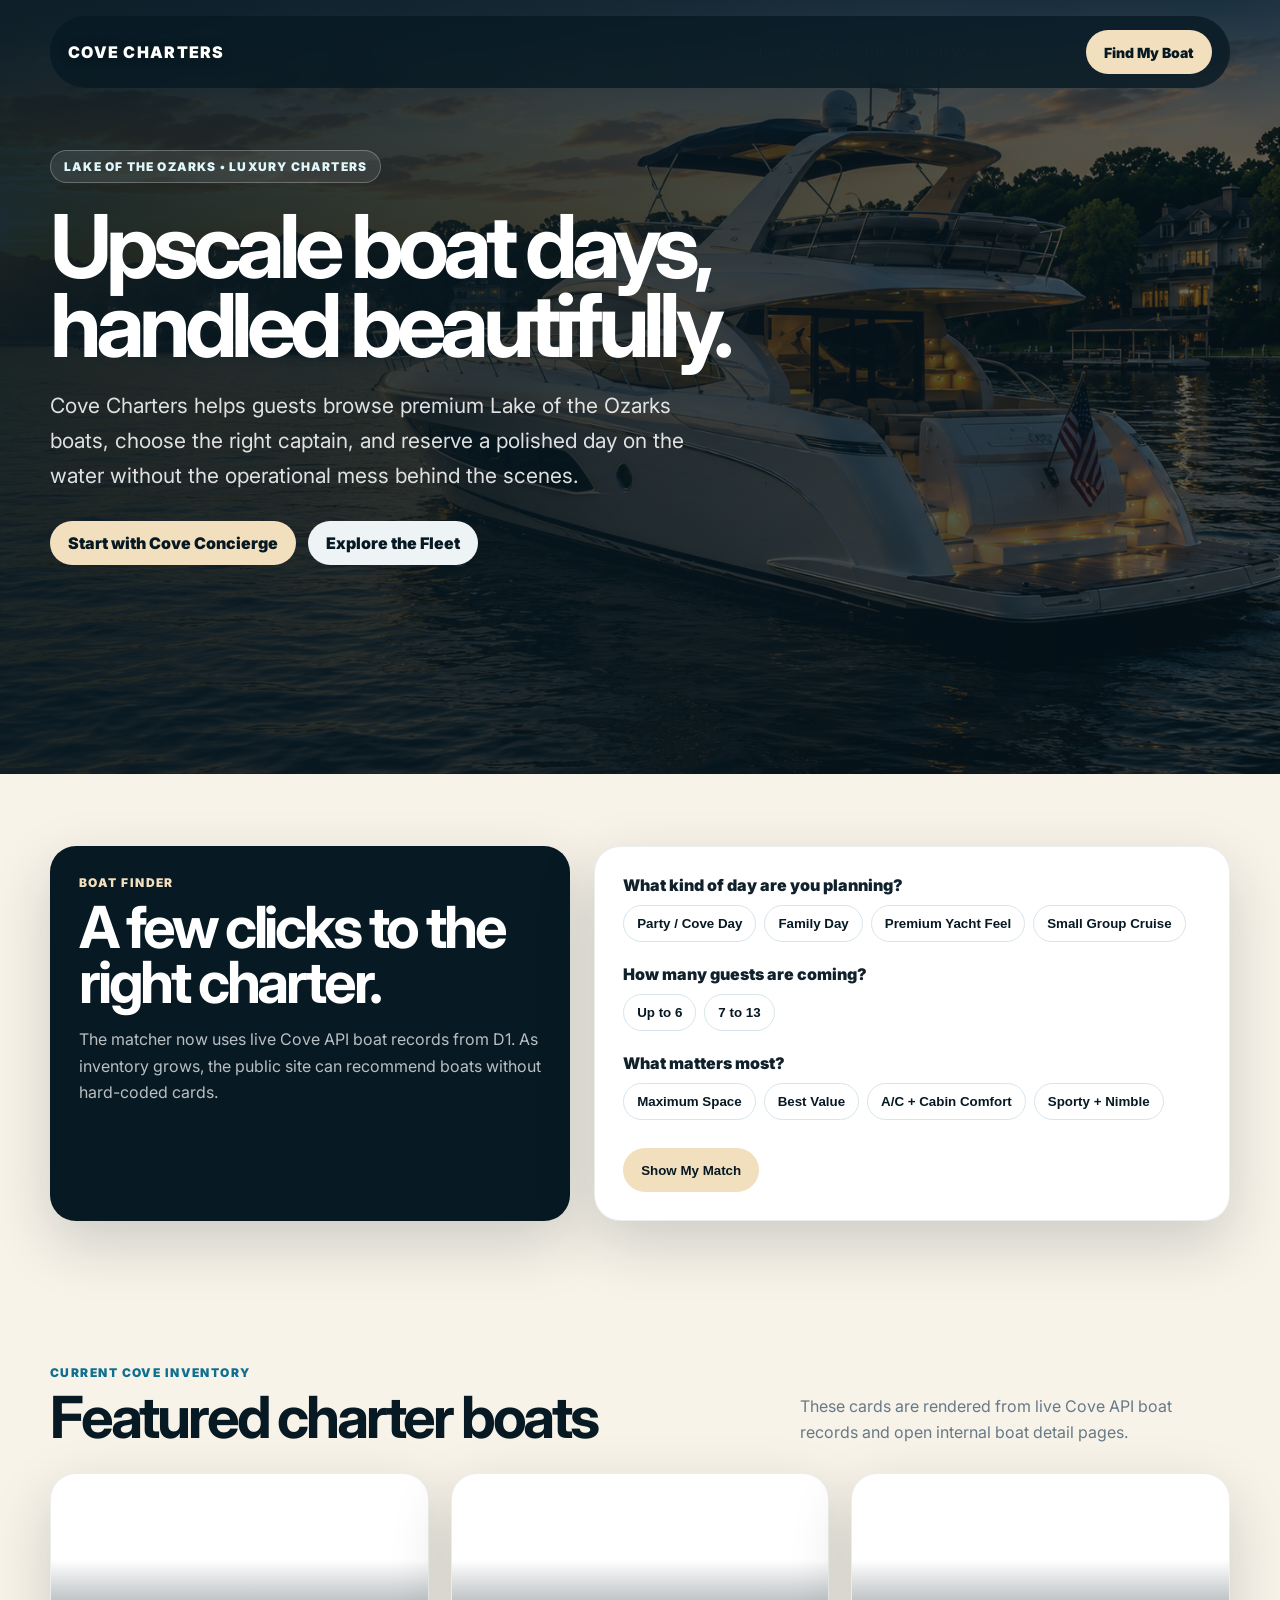
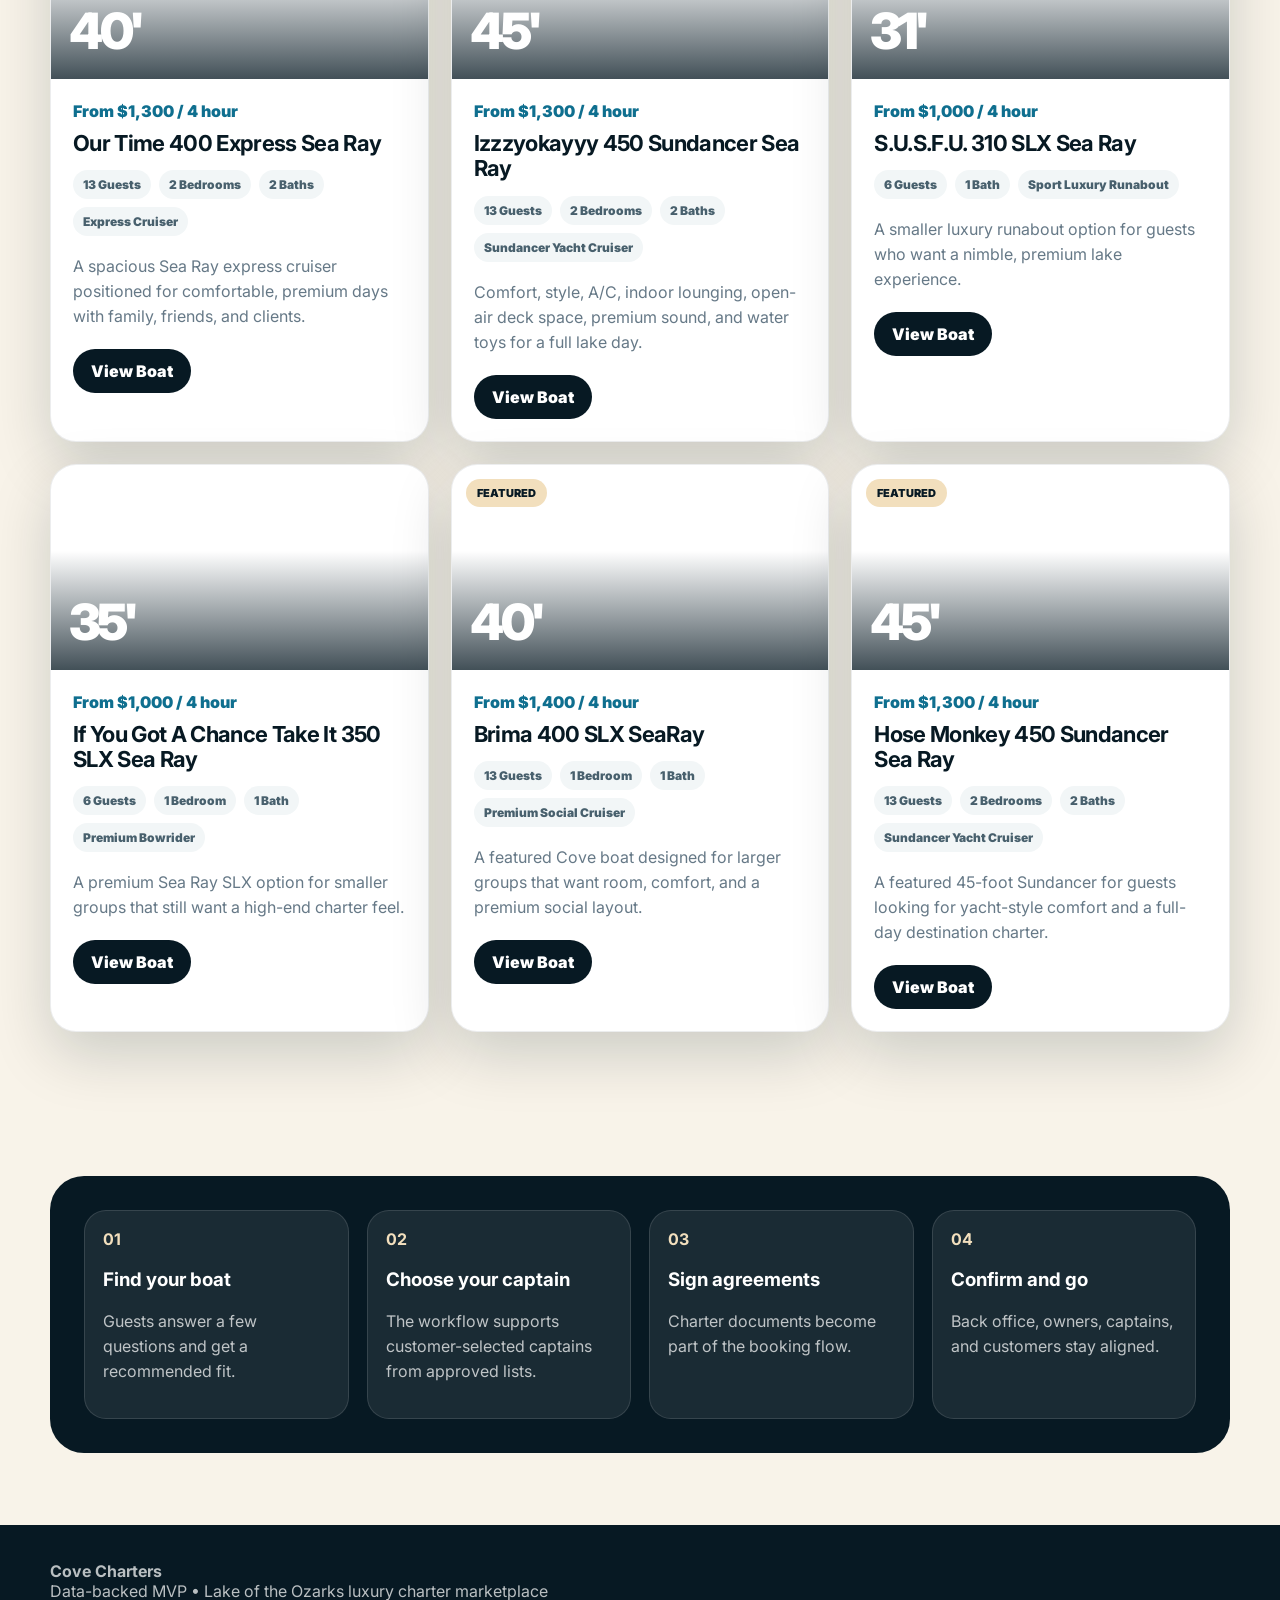
==== index.html @ 1c5d8ee3 "Remove match action from boat cards" ====
<!DOCTYPE html>
<html lang="en">
<head>
  <meta charset="UTF-8" />
  <meta name="viewport" content="width=device-width, initial-scale=1.0" />
  <title>Cove Charters | Luxury Boat Charters at Lake of the Ozarks</title>
  <meta name="description" content="Cove Charters helps guests browse premium Lake of the Ozarks boat charters, choose the right captain, and start a polished booking request." />
  <link rel="canonical" href="https://jeffrwinters.github.io/Cove-Charters/" />
  <meta property="og:type" content="website" />
  <meta property="og:title" content="Cove Charters | Luxury Boat Charters at Lake of the Ozarks" />
  <meta property="og:description" content="Browse premium Lake of the Ozarks boat charters, choose an approved captain, and request a polished day on the water." />
  <meta property="og:url" content="https://jeffrwinters.github.io/Cove-Charters/" />
  <link rel="preconnect" href="https://fonts.googleapis.com">
  <link rel="preconnect" href="https://fonts.gstatic.com" crossorigin>
  <link href="https://fonts.googleapis.com/css2?family=Inter:wght@400;600;700;800;900&display=swap" rel="stylesheet">
  <script type="application/ld+json">{"@context":"https://schema.org","@type":"LocalBusiness","name":"Cove Charters","description":"Premium Lake of the Ozarks boat charter marketplace with approved captains and back-office booking support.","url":"https://jeffrwinters.github.io/Cove-Charters/","areaServed":"Lake of the Ozarks","serviceType":"Boat charter"}</script>
  <style>
    :root{--navy:#071923;--water:#0f6f8f;--sand:#f2dfbd;--ink:#10212b;--muted:#667987;--bg:#f8f3e9;--radius:26px;--shadow:0 22px 60px rgba(7,25,35,.18)}*{box-sizing:border-box}body{margin:0;font-family:Inter,system-ui,sans-serif;color:var(--ink);background:var(--bg)}a{text-decoration:none;color:inherit}.wrap{width:min(1180px,calc(100% - 36px));margin:auto}.hero{min-height:86vh;color:white;background:linear-gradient(90deg,rgba(7,25,35,.92),rgba(7,25,35,.62)),url("assets/hero-yacht.png") center/cover no-repeat}.nav{position:fixed;z-index:10;top:16px;left:50%;transform:translateX(-50%);width:min(1180px,calc(100% - 36px));display:flex;justify-content:space-between;align-items:center;padding:14px 18px;border-radius:999px;background:rgba(7,25,35,.78);backdrop-filter:blur(14px)}.brand{font-weight:900;letter-spacing:.08em;text-transform:uppercase;color:white;text-shadow:0 1px 10px rgba(0,0,0,.35)}.links{display:flex;gap:18px;align-items:center;font-weight:800;font-size:14px}.btn{display:inline-flex;align-items:center;justify-content:center;min-height:44px;padding:0 18px;border-radius:999px;background:var(--sand);color:var(--navy);font-weight:900;border:0}.btn.dark{background:var(--navy);color:white}.btn.light{background:#eef4f5;color:var(--navy)}.hero .wrap{padding:150px 0 115px}.eyebrow{display:inline-flex;padding:8px 13px;border:1px solid rgba(255,255,255,.25);border-radius:999px;background:rgba(255,255,255,.09);font-size:12px;font-weight:900;letter-spacing:.1em;text-transform:uppercase;color:#dff7fb}h1{font-size:clamp(48px,8vw,88px);line-height:.9;letter-spacing:-.07em;max-width:760px;margin:24px 0}.hero p{font-size:clamp(17px,2vw,21px);line-height:1.65;color:rgba(255,255,255,.86);max-width:660px}.actions{display:flex;gap:12px;flex-wrap:wrap;margin-top:28px}.section{padding:72px 0}.section-head{display:flex;justify-content:space-between;gap:24px;align-items:end;margin-bottom:28px}.kicker{font-size:12px;font-weight:900;color:var(--water);letter-spacing:.12em;text-transform:uppercase;margin-bottom:10px}h2{font-size:clamp(34px,5vw,58px);line-height:.95;letter-spacing:-.055em;margin:0;color:var(--navy)}.section-head p{color:var(--muted);line-height:1.6;max-width:430px;margin:0}.finder{display:grid;grid-template-columns:.9fr 1.1fr;gap:24px}.panel,.boat-card{background:white;border:1px solid rgba(16,33,43,.08);border-radius:var(--radius);box-shadow:var(--shadow);overflow:hidden}.boat-card{cursor:pointer;transition:transform .16s ease,border-color .16s ease,box-shadow .16s ease}.boat-card:hover,.boat-card:focus-visible{transform:translateY(-2px);border-color:rgba(15,111,143,.35);box-shadow:0 24px 64px rgba(7,25,35,.22);outline:0}.panel{padding:28px}.panel.navy{background:var(--navy);color:white}.panel.navy h2{color:white}.panel.navy p{color:rgba(255,255,255,.72);line-height:1.65}.choices{display:grid;gap:22px}.choice-label{font-weight:900;margin-bottom:10px}.chips{display:flex;gap:8px;flex-wrap:wrap}.chip{border:1px solid #d7e5ea;background:white;color:var(--navy);padding:10px 13px;border-radius:999px;font-weight:800;cursor:pointer}.chip.active{background:var(--sand);border-color:var(--sand)}.match{display:none;margin-top:24px;padding:18px;border-radius:20px;background:#f3fbfc;border:1px solid rgba(15,111,143,.16)}.match.show{display:block}.match h3{font-size:25px;letter-spacing:-.04em;margin:6px 0;color:var(--navy)}.match p{color:var(--muted);line-height:1.55}.meta{display:flex;gap:8px;flex-wrap:wrap;margin:12px 0}.meta span,.specs li{padding:7px 10px;border-radius:999px;background:#f2f6f7;color:#48606d;font-size:12px;font-weight:900}.boat-grid{display:grid;grid-template-columns:repeat(3,minmax(0,1fr));gap:22px}.boat-art{min-height:205px;background:linear-gradient(135deg,#0c3950,#1496b6 55%,#f2dfbd);background-image:linear-gradient(180deg,rgba(7,25,35,.04),rgba(7,25,35,.56)),var(--cover);background-position:center;background-size:cover;position:relative;display:flex;align-items:end;padding:18px;color:white}.boat-art:after{content:"";position:absolute;inset:auto 0 0 0;height:58%;background:linear-gradient(180deg,transparent,rgba(7,25,35,.76))}.length{position:relative;z-index:1;font-size:50px;font-weight:900;letter-spacing:-.08em}.badge{position:absolute;z-index:2;top:14px;left:14px;background:var(--sand);color:var(--navy);padding:7px 11px;border-radius:999px;font-size:11px;font-weight:900;text-transform:uppercase}.boat-body{padding:22px;display:flex;flex-direction:column;min-height:290px}.price{color:var(--water);font-weight:900;margin-bottom:10px}.boat-card h3{font-size:22px;line-height:1.15;margin:0 0 14px;color:var(--navy);letter-spacing:-.03em}.specs{display:flex;flex-wrap:wrap;gap:8px;margin:0 0 18px;padding:0;list-style:none}.boat-body p{color:var(--muted);line-height:1.56;margin:0 0 20px;flex:1}.card-actions{display:flex;gap:10px;margin-top:auto}.loading{grid-column:1/-1;background:white;border-radius:22px;padding:26px;color:var(--muted);box-shadow:var(--shadow)}.process{display:grid;grid-template-columns:repeat(4,1fr);gap:18px;background:var(--navy);color:white;border-radius:34px;padding:34px}.step{padding:18px;border-radius:22px;background:rgba(255,255,255,.08);border:1px solid rgba(255,255,255,.12)}.step strong{color:var(--sand)}.step p{color:rgba(255,255,255,.72);line-height:1.55}footer{background:var(--navy);color:rgba(255,255,255,.72);padding:36px 0}@media(max-width:900px){.finder,.boat-grid{grid-template-columns:1fr 1fr}.process{grid-template-columns:1fr 1fr}.section-head{display:block}.section-head p{margin-top:12px}.links a:not(.btn){display:none}}@media(max-width:620px){.finder,.boat-grid,.process{grid-template-columns:1fr}.hero .wrap{padding-top:125px}.nav{top:10px}.actions .btn{width:100%}}
  </style>
</head>
<body>
  <nav class="nav"><a class="brand" href="#top">Cove Charters</a><div class="links"><a href="#boats">Boats</a><a href="#finder">Concierge</a><a href="#process">How It Works</a><a href="admin.html">Owners</a><a class="btn" href="#finder">Find My Boat</a></div></nav>
  <header class="hero" id="top"><div class="wrap"><span class="eyebrow">Lake of the Ozarks • Luxury Charters</span><h1>Upscale boat days, handled beautifully.</h1><p>Cove Charters helps guests browse premium Lake of the Ozarks boats, choose the right captain, and reserve a polished day on the water without the operational mess behind the scenes.</p><div class="actions"><a class="btn" href="#finder">Start with Cove Concierge</a><a class="btn light" href="#boats">Explore the Fleet</a></div></div></header>
  <main>
    <section class="section wrap" id="finder"><div class="finder"><div class="panel navy"><div class="kicker" style="color:var(--sand)">Boat Finder</div><h2>A few clicks to the right charter.</h2><p>The matcher now uses live Cove API boat records from D1. As inventory grows, the public site can recommend boats without hard-coded cards.</p></div><div class="panel"><div class="choices"><div><div class="choice-label">What kind of day are you planning?</div><div class="chips" data-question="occasion"><button class="chip" data-value="party">Party / Cove Day</button><button class="chip" data-value="family">Family Day</button><button class="chip" data-value="premium">Premium Yacht Feel</button><button class="chip" data-value="small">Small Group Cruise</button></div></div><div><div class="choice-label">How many guests are coming?</div><div class="chips" data-question="guests"><button class="chip" data-value="6">Up to 6</button><button class="chip" data-value="13">7 to 13</button></div></div><div><div class="choice-label">What matters most?</div><div class="chips" data-question="priority"><button class="chip" data-value="space">Maximum Space</button><button class="chip" data-value="value">Best Value</button><button class="chip" data-value="comfort">A/C + Cabin Comfort</button><button class="chip" data-value="sport">Sporty + Nimble</button></div></div></div><div class="match" id="matchCard"><div class="kicker">Recommended Match</div><h3 id="matchTitle">Finding your match</h3><p id="matchReason"></p><div class="meta" id="matchMeta"></div><a class="btn dark" id="matchLink" href="#boats">View This Boat</a></div><div class="actions"><button class="btn" id="matchButton" type="button">Show My Match</button></div></div></div></section>
    <section class="section wrap" id="boats"><div class="section-head"><div><div class="kicker">Current Cove Inventory</div><h2>Featured charter boats</h2></div><p>These cards are rendered from live Cove API boat records and open internal boat detail pages.</p></div><div class="boat-grid" id="boatGrid"><div class="loading">Loading active Cove fleet…</div></div></section>
    <section class="section wrap" id="process"><div class="process"><div class="step"><strong>01</strong><h3>Find your boat</h3><p>Guests answer a few questions and get a recommended fit.</p></div><div class="step"><strong>02</strong><h3>Choose your captain</h3><p>The workflow supports customer-selected captains from approved lists.</p></div><div class="step"><strong>03</strong><h3>Sign agreements</h3><p>Charter documents become part of the booking flow.</p></div><div class="step"><strong>04</strong><h3>Confirm and go</h3><p>Back office, owners, captains, and customers stay aligned.</p></div></div></section>
  </main>
  <footer><div class="wrap"><strong>Cove Charters</strong><br>Data-backed MVP • Lake of the Ozarks luxury charter marketplace</div></footer>
  <script>
    const COVE_API='https://cove-api.jeff-r-winters.workers.dev';
    const state={answers:{},boats:[]};
    const money=v=>new Intl.NumberFormat('en-US',{style:'currency',currency:'USD',maximumFractionDigits:0}).format(Number(v||0));
    const specs=b=>[`${b.capacity||'--'} Guests`,b.bedrooms?`${b.bedrooms} Bedroom${b.bedrooms===1?'':'s'}`:null,b.bathrooms?`${b.bathrooms} Bath${b.bathrooms===1?'':'s'}`:null,b.type].filter(Boolean);
    const boatUrl=b=>b.detailUrl||`boat.html?boat=${encodeURIComponent(b.slug||b.id)}`;
    const startingPrice=b=>b.startingPrice||b.baseFee||0;
    const priceUnit=b=>b.priceUnit||'charter';
    const coverPhoto=b=>b.coverPhoto||b.media?.photos?.find(m=>m.isCover)||b.media?.photos?.[0]||null;
    function esc(value){return String(value??'').replace(/[&<>"']/g,c=>({'&':'&amp;','<':'&lt;','>':'&gt;','"':'&quot;',"'":'&#39;'}[c]))}
    function normalizeBoat(b){return {...b,vibe:b.vibe||[],priorityTags:b.priorityTags||[],media:b.media||{photos:[],videos:[]},startingPrice:startingPrice(b),priceUnit:priceUnit(b),detailUrl:b.detailUrl||`boat.html?boat=${encodeURIComponent(b.slug||b.id)}`};}
    function card(b){const cover=coverPhoto(b);const style=cover?` style="--cover:url('${esc(cover.url)}')"`:'';return `<article class="boat-card" id="${esc(b.slug||b.id)}" tabindex="0" role="link" aria-label="View ${esc(b.name)}" data-boat-url="${esc(boatUrl(b))}"><div class="boat-art"${style}>${b.featured?'<span class="badge">Featured</span>':''}<span class="length">${b.lengthFt||'--'}'</span></div><div class="boat-body"><div class="price">${startingPrice(b)?`From ${money(startingPrice(b))} / ${priceUnit(b)}`:'Contact for pricing'}</div><h3>${esc(b.name)}</h3><ul class="specs">${specs(b).map(x=>`<li>${esc(x)}</li>`).join('')}</ul><p>${esc(b.shortDescription||'Premium Lake of the Ozarks charter boat.')}</p><div class="card-actions"><a class="btn dark" href="${esc(boatUrl(b))}">View Boat</a></div></div></article>`}
    function renderFleet(){const grid=document.getElementById('boatGrid');const active=state.boats.filter(b=>b.status==='active' || b.bookingEnabled);grid.innerHTML=active.map(card).join('')||'<div class="loading">No active boats found.</div>';grid.querySelectorAll('[data-boat-url]').forEach(card=>{card.onclick=e=>{if(e.target.closest('a,button'))return;location.href=card.dataset.boatUrl};card.onkeydown=e=>{if(e.key==='Enter'||e.key===' '){e.preventDefault();location.href=card.dataset.boatUrl}}})}
    function score(b){const a=state.answers;let s=0;if(a.guests==='6')s+=Number(b.capacity||0)<=6?5:-4;if(a.guests==='13')s+=Number(b.capacity||0)>=7?5:-6;if(a.occasion&&b.vibe.includes(a.occasion))s+=3;if(a.priority&&b.priorityTags.includes(a.priority))s+=4;if(a.priority==='value')s-=startingPrice(b)/1000;if(b.featured)s+=1;return s}
    function renderMatch(){const chosen=[...state.boats].filter(b=>b.status==='active' || b.bookingEnabled).sort((a,b)=>score(b)-score(a))[0];if(!chosen)return;document.getElementById('matchTitle').textContent=chosen.name;document.getElementById('matchReason').textContent=chosen.shortDescription||'This boat is a strong fit for your day on the water.';document.getElementById('matchMeta').innerHTML=[`${chosen.capacity||'--'} Guests`,`${chosen.lengthFt||'--'}'`,startingPrice(chosen)?`From ${money(startingPrice(chosen))}`:'Contact for pricing'].map(x=>`<span>${x}</span>`).join('');document.getElementById('matchLink').href=boatUrl(chosen);document.getElementById('matchCard').classList.add('show');document.getElementById('matchButton').textContent='Update My Match'}
    document.querySelectorAll('.chips').forEach(group=>group.addEventListener('click',e=>{const chip=e.target.closest('.chip');if(!chip)return;group.querySelectorAll('.chip').forEach(c=>c.classList.remove('active'));chip.classList.add('active');state.answers[group.dataset.question]=chip.dataset.value;if(state.answers.occasion&&state.answers.guests&&state.answers.priority)renderMatch()}));
    document.getElementById('matchButton').addEventListener('click',renderMatch);
    async function loadBoats(){try{const r=await fetch(`${COVE_API}/api/v1/boats`,{cache:'no-store'});const data=await r.json();if(!r.ok)throw new Error(data.error||'API failed');state.boats=data.map(normalizeBoat);renderFleet();}catch(err){console.warn('Cove API unavailable, falling back to boats.json',err);try{const r=await fetch('data/boats.json',{cache:'no-store'});const data=await r.json();state.boats=data.map(normalizeBoat);renderFleet();}catch(e){console.error(e);document.getElementById('boatGrid').innerHTML='<div class="loading">Boat data could not be loaded.</div>';}}}
    loadBoats();
  </script>
</body>
</html>
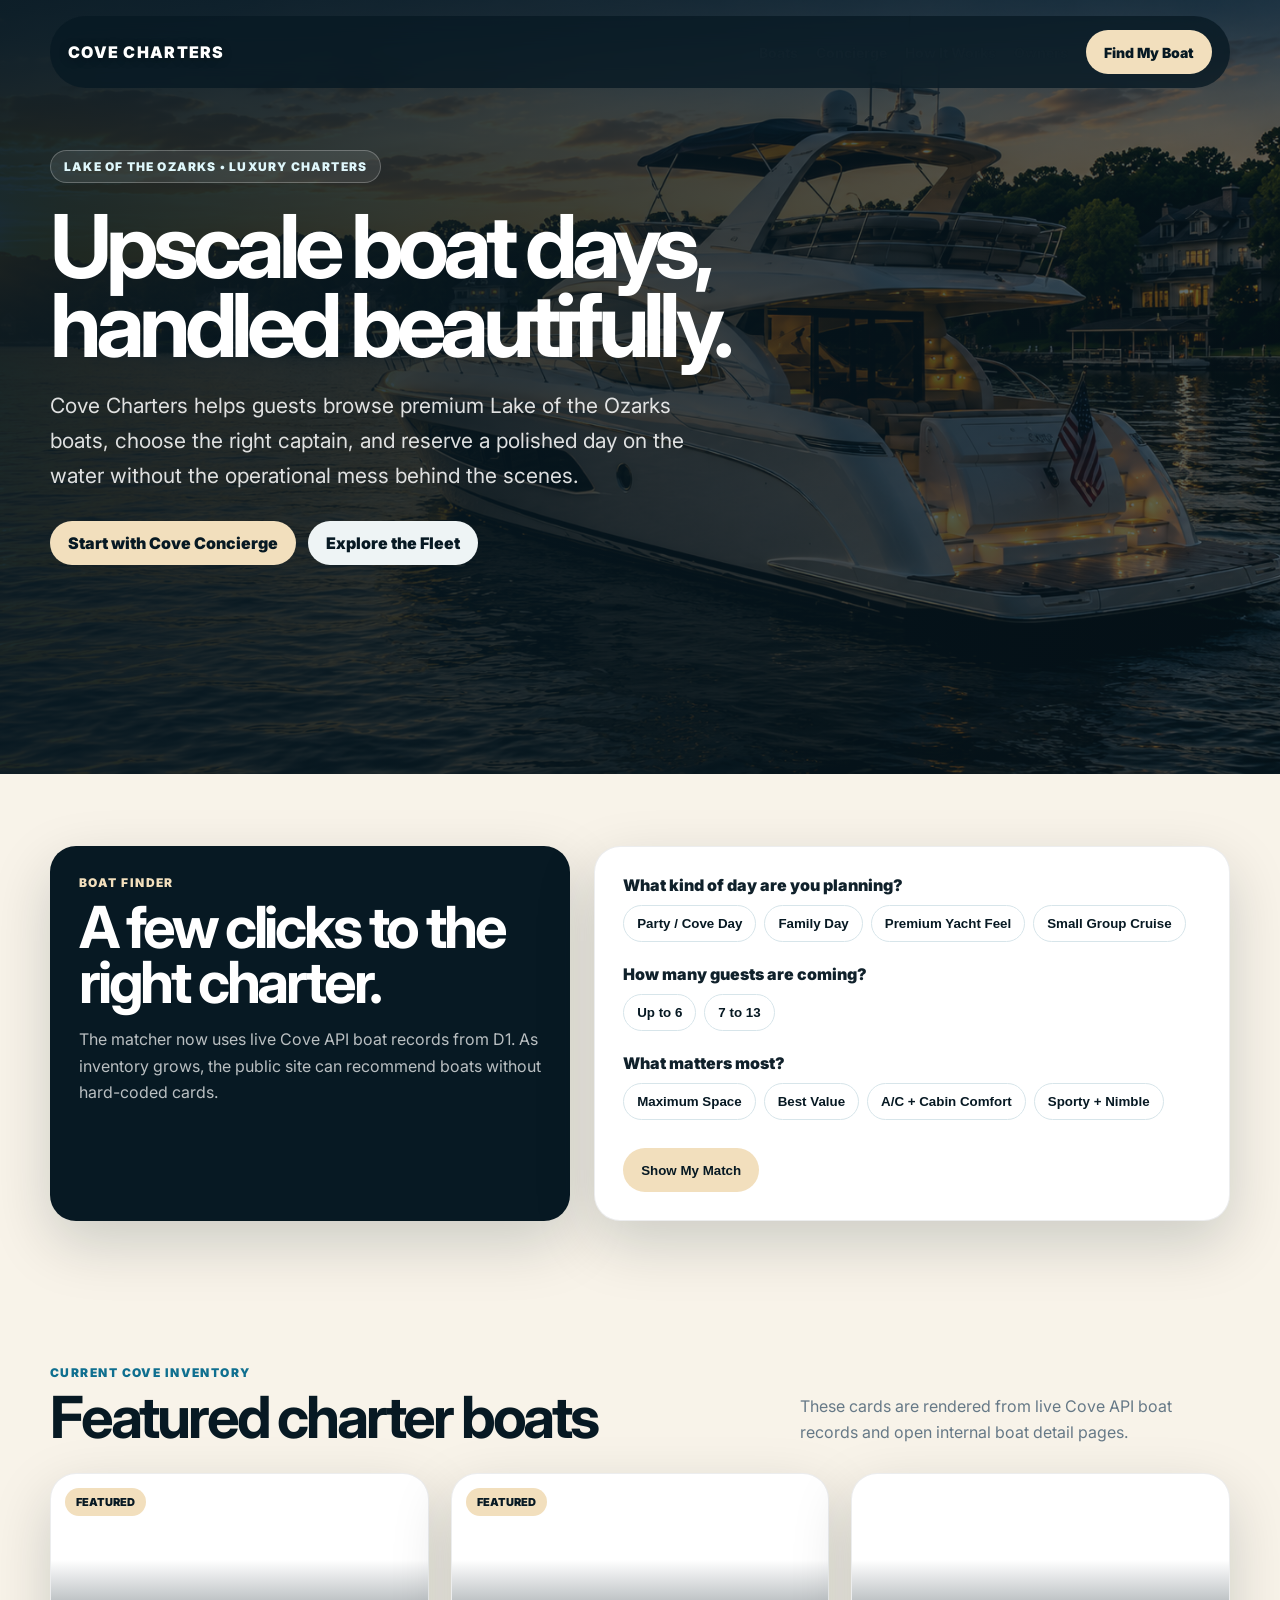
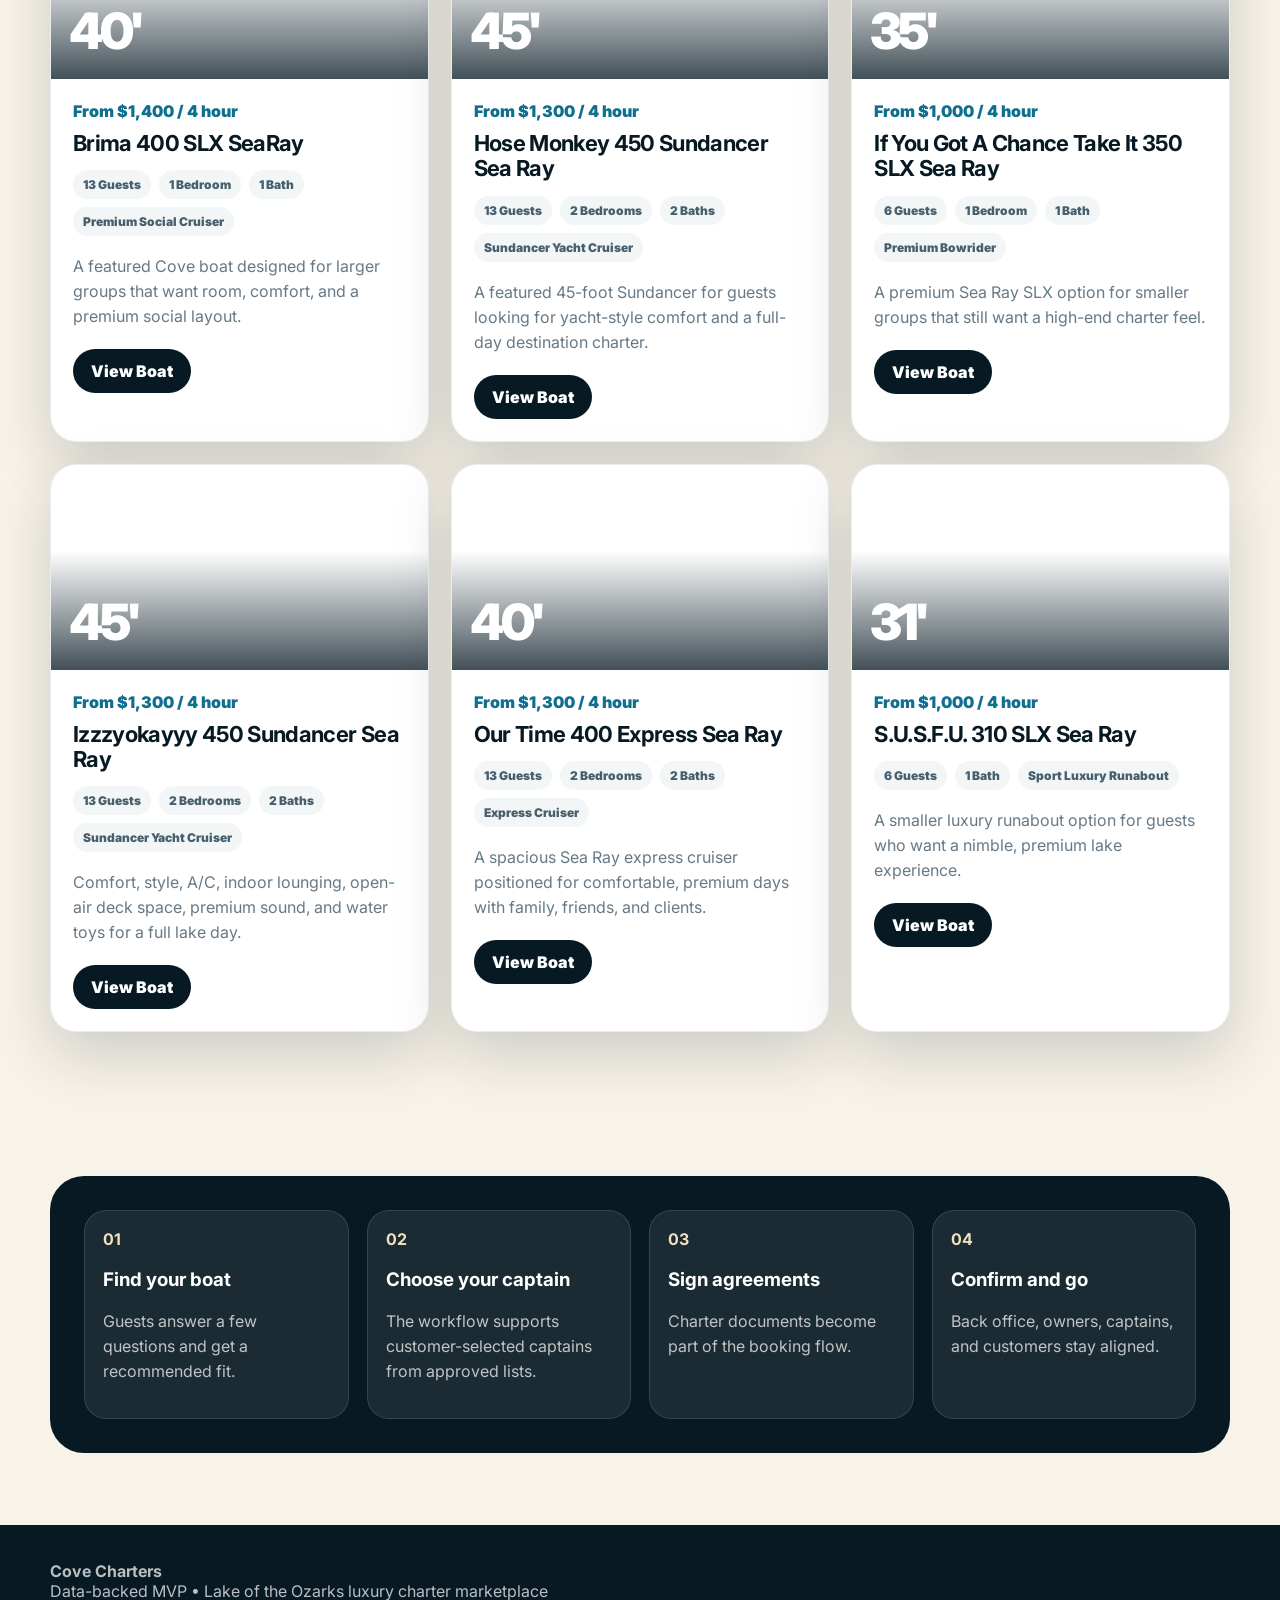
==== commit 9da4d736: "Add admin boat display ordering" ====
--- a/index.html
+++ b/index.html
@@ -37,9 +37,9 @@
     const priceUnit=b=>b.priceUnit||'charter';
     const coverPhoto=b=>b.coverPhoto||b.media?.photos?.find(m=>m.isCover)||b.media?.photos?.[0]||null;
     function esc(value){return String(value??'').replace(/[&<>"']/g,c=>({'&':'&amp;','<':'&lt;','>':'&gt;','"':'&quot;',"'":'&#39;'}[c]))}
-    function normalizeBoat(b){return {...b,vibe:b.vibe||[],priorityTags:b.priorityTags||[],media:b.media||{photos:[],videos:[]},startingPrice:startingPrice(b),priceUnit:priceUnit(b),detailUrl:b.detailUrl||`boat.html?boat=${encodeURIComponent(b.slug||b.id)}`};}
+    function normalizeBoat(b){return {...b,sortOrder:Number(b.sortOrder||0),vibe:b.vibe||[],priorityTags:b.priorityTags||[],media:b.media||{photos:[],videos:[]},startingPrice:startingPrice(b),priceUnit:priceUnit(b),detailUrl:b.detailUrl||`boat.html?boat=${encodeURIComponent(b.slug||b.id)}`};}
     function card(b){const cover=coverPhoto(b);const style=cover?` style="--cover:url('${esc(cover.url)}')"`:'';return `<article class="boat-card" id="${esc(b.slug||b.id)}" tabindex="0" role="link" aria-label="View ${esc(b.name)}" data-boat-url="${esc(boatUrl(b))}"><div class="boat-art"${style}>${b.featured?'<span class="badge">Featured</span>':''}<span class="length">${b.lengthFt||'--'}'</span></div><div class="boat-body"><div class="price">${startingPrice(b)?`From ${money(startingPrice(b))} / ${priceUnit(b)}`:'Contact for pricing'}</div><h3>${esc(b.name)}</h3><ul class="specs">${specs(b).map(x=>`<li>${esc(x)}</li>`).join('')}</ul><p>${esc(b.shortDescription||'Premium Lake of the Ozarks charter boat.')}</p><div class="card-actions"><a class="btn dark" href="${esc(boatUrl(b))}">View Boat</a></div></div></article>`}
-    function renderFleet(){const grid=document.getElementById('boatGrid');const active=state.boats.filter(b=>b.status==='active' || b.bookingEnabled);grid.innerHTML=active.map(card).join('')||'<div class="loading">No active boats found.</div>';grid.querySelectorAll('[data-boat-url]').forEach(card=>{card.onclick=e=>{if(e.target.closest('a,button'))return;location.href=card.dataset.boatUrl};card.onkeydown=e=>{if(e.key==='Enter'||e.key===' '){e.preventDefault();location.href=card.dataset.boatUrl}}})}
+    function renderFleet(){const grid=document.getElementById('boatGrid');const active=state.boats.filter(b=>b.status==='active' || b.bookingEnabled).sort((a,b)=>Number(a.sortOrder||0)-Number(b.sortOrder||0)||String(a.name||'').localeCompare(String(b.name||'')));grid.innerHTML=active.map(card).join('')||'<div class="loading">No active boats found.</div>';grid.querySelectorAll('[data-boat-url]').forEach(card=>{card.onclick=e=>{if(e.target.closest('a,button'))return;location.href=card.dataset.boatUrl};card.onkeydown=e=>{if(e.key==='Enter'||e.key===' '){e.preventDefault();location.href=card.dataset.boatUrl}}})}
     function score(b){const a=state.answers;let s=0;if(a.guests==='6')s+=Number(b.capacity||0)<=6?5:-4;if(a.guests==='13')s+=Number(b.capacity||0)>=7?5:-6;if(a.occasion&&b.vibe.includes(a.occasion))s+=3;if(a.priority&&b.priorityTags.includes(a.priority))s+=4;if(a.priority==='value')s-=startingPrice(b)/1000;if(b.featured)s+=1;return s}
     function renderMatch(){const chosen=[...state.boats].filter(b=>b.status==='active' || b.bookingEnabled).sort((a,b)=>score(b)-score(a))[0];if(!chosen)return;document.getElementById('matchTitle').textContent=chosen.name;document.getElementById('matchReason').textContent=chosen.shortDescription||'This boat is a strong fit for your day on the water.';document.getElementById('matchMeta').innerHTML=[`${chosen.capacity||'--'} Guests`,`${chosen.lengthFt||'--'}'`,startingPrice(chosen)?`From ${money(startingPrice(chosen))}`:'Contact for pricing'].map(x=>`<span>${x}</span>`).join('');document.getElementById('matchLink').href=boatUrl(chosen);document.getElementById('matchCard').classList.add('show');document.getElementById('matchButton').textContent='Update My Match'}
     document.querySelectorAll('.chips').forEach(group=>group.addEventListener('click',e=>{const chip=e.target.closest('.chip');if(!chip)return;group.querySelectorAll('.chip').forEach(c=>c.classList.remove('active'));chip.classList.add('active');state.answers[group.dataset.question]=chip.dataset.value;if(state.answers.occasion&&state.answers.guests&&state.answers.priority)renderMatch()}));
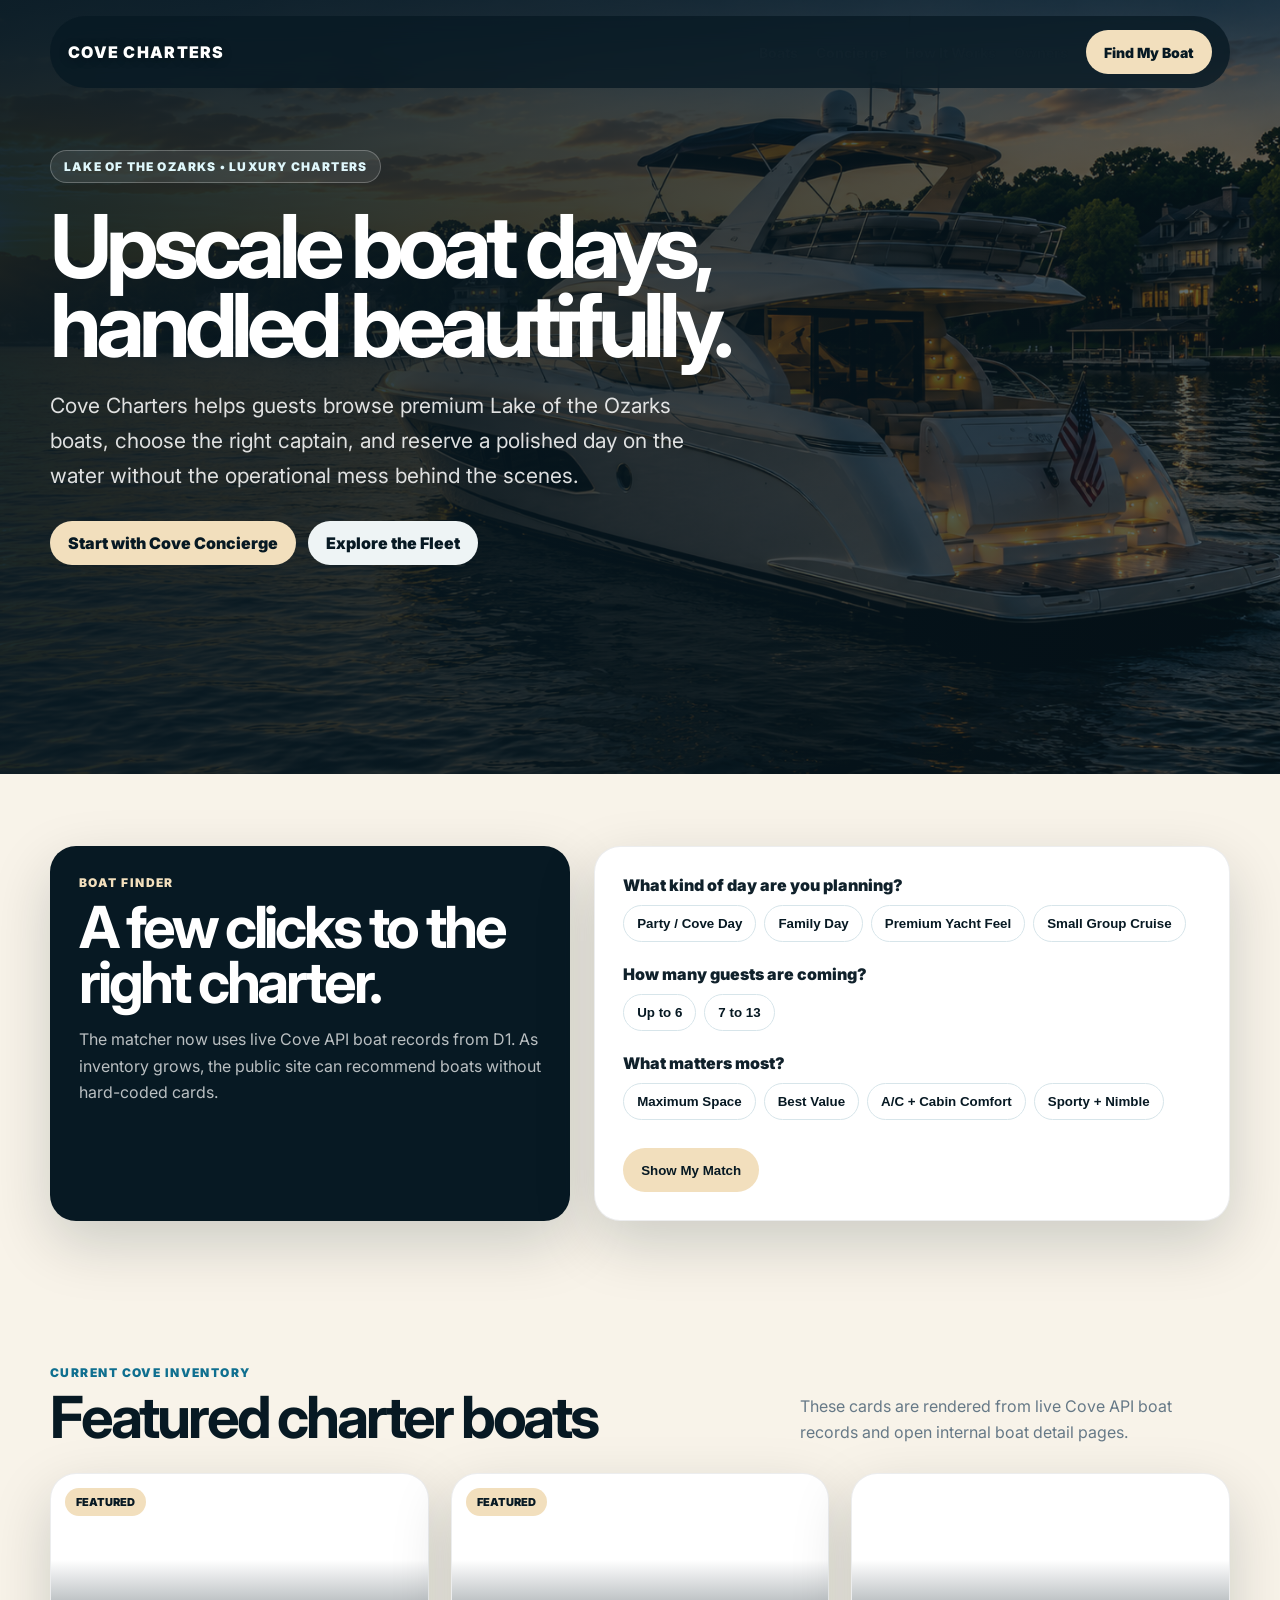
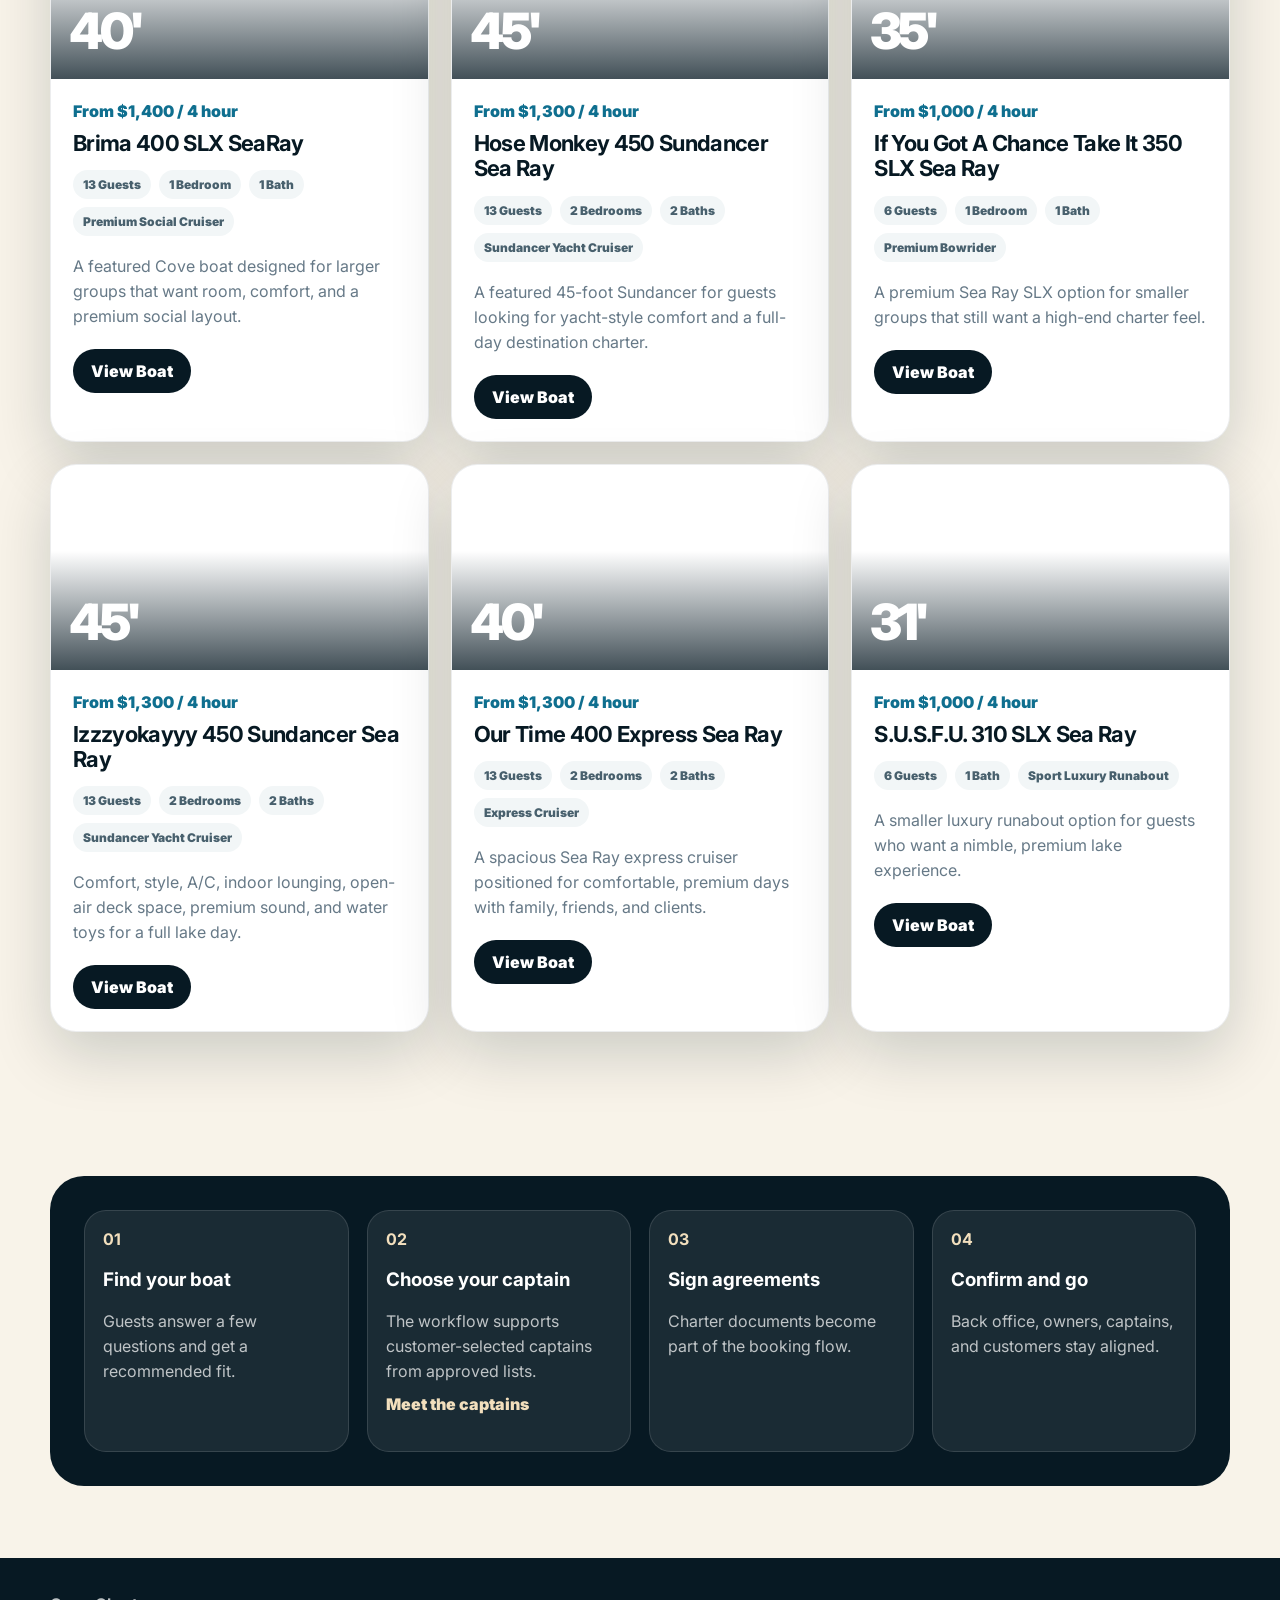
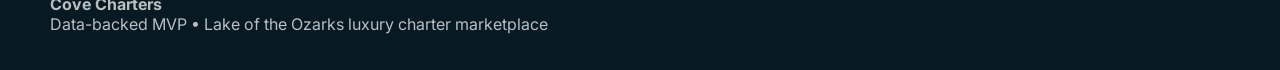
==== commit 3112792d: "Add homepage link to captains page" ====
--- a/index.html
+++ b/index.html
@@ -15,7 +15,7 @@
   <link href="https://fonts.googleapis.com/css2?family=Inter:wght@400;600;700;800;900&display=swap" rel="stylesheet">
   <script type="application/ld+json">{"@context":"https://schema.org","@type":"LocalBusiness","name":"Cove Charters","description":"Premium Lake of the Ozarks boat charter marketplace with approved captains and back-office booking support.","url":"https://jeffrwinters.github.io/Cove-Charters/","areaServed":"Lake of the Ozarks","serviceType":"Boat charter"}</script>
   <style>
-    :root{--navy:#071923;--water:#0f6f8f;--sand:#f2dfbd;--ink:#10212b;--muted:#667987;--bg:#f8f3e9;--radius:26px;--shadow:0 22px 60px rgba(7,25,35,.18)}*{box-sizing:border-box}body{margin:0;font-family:Inter,system-ui,sans-serif;color:var(--ink);background:var(--bg)}a{text-decoration:none;color:inherit}.wrap{width:min(1180px,calc(100% - 36px));margin:auto}.hero{min-height:86vh;color:white;background:linear-gradient(90deg,rgba(7,25,35,.92),rgba(7,25,35,.62)),url("assets/hero-yacht.png") center/cover no-repeat}.nav{position:fixed;z-index:10;top:16px;left:50%;transform:translateX(-50%);width:min(1180px,calc(100% - 36px));display:flex;justify-content:space-between;align-items:center;padding:14px 18px;border-radius:999px;background:rgba(7,25,35,.78);backdrop-filter:blur(14px)}.brand{font-weight:900;letter-spacing:.08em;text-transform:uppercase;color:white;text-shadow:0 1px 10px rgba(0,0,0,.35)}.links{display:flex;gap:18px;align-items:center;font-weight:800;font-size:14px}.btn{display:inline-flex;align-items:center;justify-content:center;min-height:44px;padding:0 18px;border-radius:999px;background:var(--sand);color:var(--navy);font-weight:900;border:0}.btn.dark{background:var(--navy);color:white}.btn.light{background:#eef4f5;color:var(--navy)}.hero .wrap{padding:150px 0 115px}.eyebrow{display:inline-flex;padding:8px 13px;border:1px solid rgba(255,255,255,.25);border-radius:999px;background:rgba(255,255,255,.09);font-size:12px;font-weight:900;letter-spacing:.1em;text-transform:uppercase;color:#dff7fb}h1{font-size:clamp(48px,8vw,88px);line-height:.9;letter-spacing:-.07em;max-width:760px;margin:24px 0}.hero p{font-size:clamp(17px,2vw,21px);line-height:1.65;color:rgba(255,255,255,.86);max-width:660px}.actions{display:flex;gap:12px;flex-wrap:wrap;margin-top:28px}.section{padding:72px 0}.section-head{display:flex;justify-content:space-between;gap:24px;align-items:end;margin-bottom:28px}.kicker{font-size:12px;font-weight:900;color:var(--water);letter-spacing:.12em;text-transform:uppercase;margin-bottom:10px}h2{font-size:clamp(34px,5vw,58px);line-height:.95;letter-spacing:-.055em;margin:0;color:var(--navy)}.section-head p{color:var(--muted);line-height:1.6;max-width:430px;margin:0}.finder{display:grid;grid-template-columns:.9fr 1.1fr;gap:24px}.panel,.boat-card{background:white;border:1px solid rgba(16,33,43,.08);border-radius:var(--radius);box-shadow:var(--shadow);overflow:hidden}.boat-card{cursor:pointer;transition:transform .16s ease,border-color .16s ease,box-shadow .16s ease}.boat-card:hover,.boat-card:focus-visible{transform:translateY(-2px);border-color:rgba(15,111,143,.35);box-shadow:0 24px 64px rgba(7,25,35,.22);outline:0}.panel{padding:28px}.panel.navy{background:var(--navy);color:white}.panel.navy h2{color:white}.panel.navy p{color:rgba(255,255,255,.72);line-height:1.65}.choices{display:grid;gap:22px}.choice-label{font-weight:900;margin-bottom:10px}.chips{display:flex;gap:8px;flex-wrap:wrap}.chip{border:1px solid #d7e5ea;background:white;color:var(--navy);padding:10px 13px;border-radius:999px;font-weight:800;cursor:pointer}.chip.active{background:var(--sand);border-color:var(--sand)}.match{display:none;margin-top:24px;padding:18px;border-radius:20px;background:#f3fbfc;border:1px solid rgba(15,111,143,.16)}.match.show{display:block}.match h3{font-size:25px;letter-spacing:-.04em;margin:6px 0;color:var(--navy)}.match p{color:var(--muted);line-height:1.55}.meta{display:flex;gap:8px;flex-wrap:wrap;margin:12px 0}.meta span,.specs li{padding:7px 10px;border-radius:999px;background:#f2f6f7;color:#48606d;font-size:12px;font-weight:900}.boat-grid{display:grid;grid-template-columns:repeat(3,minmax(0,1fr));gap:22px}.boat-art{min-height:205px;background:linear-gradient(135deg,#0c3950,#1496b6 55%,#f2dfbd);background-image:linear-gradient(180deg,rgba(7,25,35,.04),rgba(7,25,35,.56)),var(--cover);background-position:center;background-size:cover;position:relative;display:flex;align-items:end;padding:18px;color:white}.boat-art:after{content:"";position:absolute;inset:auto 0 0 0;height:58%;background:linear-gradient(180deg,transparent,rgba(7,25,35,.76))}.length{position:relative;z-index:1;font-size:50px;font-weight:900;letter-spacing:-.08em}.badge{position:absolute;z-index:2;top:14px;left:14px;background:var(--sand);color:var(--navy);padding:7px 11px;border-radius:999px;font-size:11px;font-weight:900;text-transform:uppercase}.boat-body{padding:22px;display:flex;flex-direction:column;min-height:290px}.price{color:var(--water);font-weight:900;margin-bottom:10px}.boat-card h3{font-size:22px;line-height:1.15;margin:0 0 14px;color:var(--navy);letter-spacing:-.03em}.specs{display:flex;flex-wrap:wrap;gap:8px;margin:0 0 18px;padding:0;list-style:none}.boat-body p{color:var(--muted);line-height:1.56;margin:0 0 20px;flex:1}.card-actions{display:flex;gap:10px;margin-top:auto}.loading{grid-column:1/-1;background:white;border-radius:22px;padding:26px;color:var(--muted);box-shadow:var(--shadow)}.process{display:grid;grid-template-columns:repeat(4,1fr);gap:18px;background:var(--navy);color:white;border-radius:34px;padding:34px}.step{padding:18px;border-radius:22px;background:rgba(255,255,255,.08);border:1px solid rgba(255,255,255,.12)}.step strong{color:var(--sand)}.step p{color:rgba(255,255,255,.72);line-height:1.55}footer{background:var(--navy);color:rgba(255,255,255,.72);padding:36px 0}@media(max-width:900px){.finder,.boat-grid{grid-template-columns:1fr 1fr}.process{grid-template-columns:1fr 1fr}.section-head{display:block}.section-head p{margin-top:12px}.links a:not(.btn){display:none}}@media(max-width:620px){.finder,.boat-grid,.process{grid-template-columns:1fr}.hero .wrap{padding-top:125px}.nav{top:10px}.actions .btn{width:100%}}
+    :root{--navy:#071923;--water:#0f6f8f;--sand:#f2dfbd;--ink:#10212b;--muted:#667987;--bg:#f8f3e9;--radius:26px;--shadow:0 22px 60px rgba(7,25,35,.18)}*{box-sizing:border-box}body{margin:0;font-family:Inter,system-ui,sans-serif;color:var(--ink);background:var(--bg)}a{text-decoration:none;color:inherit}.wrap{width:min(1180px,calc(100% - 36px));margin:auto}.hero{min-height:86vh;color:white;background:linear-gradient(90deg,rgba(7,25,35,.92),rgba(7,25,35,.62)),url("assets/hero-yacht.png") center/cover no-repeat}.nav{position:fixed;z-index:10;top:16px;left:50%;transform:translateX(-50%);width:min(1180px,calc(100% - 36px));display:flex;justify-content:space-between;align-items:center;padding:14px 18px;border-radius:999px;background:rgba(7,25,35,.78);backdrop-filter:blur(14px)}.brand{font-weight:900;letter-spacing:.08em;text-transform:uppercase;color:white;text-shadow:0 1px 10px rgba(0,0,0,.35)}.links{display:flex;gap:18px;align-items:center;font-weight:800;font-size:14px}.btn{display:inline-flex;align-items:center;justify-content:center;min-height:44px;padding:0 18px;border-radius:999px;background:var(--sand);color:var(--navy);font-weight:900;border:0}.btn.dark{background:var(--navy);color:white}.btn.light{background:#eef4f5;color:var(--navy)}.hero .wrap{padding:150px 0 115px}.eyebrow{display:inline-flex;padding:8px 13px;border:1px solid rgba(255,255,255,.25);border-radius:999px;background:rgba(255,255,255,.09);font-size:12px;font-weight:900;letter-spacing:.1em;text-transform:uppercase;color:#dff7fb}h1{font-size:clamp(48px,8vw,88px);line-height:.9;letter-spacing:-.07em;max-width:760px;margin:24px 0}.hero p{font-size:clamp(17px,2vw,21px);line-height:1.65;color:rgba(255,255,255,.86);max-width:660px}.actions{display:flex;gap:12px;flex-wrap:wrap;margin-top:28px}.section{padding:72px 0}.section-head{display:flex;justify-content:space-between;gap:24px;align-items:end;margin-bottom:28px}.kicker{font-size:12px;font-weight:900;color:var(--water);letter-spacing:.12em;text-transform:uppercase;margin-bottom:10px}h2{font-size:clamp(34px,5vw,58px);line-height:.95;letter-spacing:-.055em;margin:0;color:var(--navy)}.section-head p{color:var(--muted);line-height:1.6;max-width:430px;margin:0}.finder{display:grid;grid-template-columns:.9fr 1.1fr;gap:24px}.panel,.boat-card{background:white;border:1px solid rgba(16,33,43,.08);border-radius:var(--radius);box-shadow:var(--shadow);overflow:hidden}.boat-card{cursor:pointer;transition:transform .16s ease,border-color .16s ease,box-shadow .16s ease}.boat-card:hover,.boat-card:focus-visible{transform:translateY(-2px);border-color:rgba(15,111,143,.35);box-shadow:0 24px 64px rgba(7,25,35,.22);outline:0}.panel{padding:28px}.panel.navy{background:var(--navy);color:white}.panel.navy h2{color:white}.panel.navy p{color:rgba(255,255,255,.72);line-height:1.65}.choices{display:grid;gap:22px}.choice-label{font-weight:900;margin-bottom:10px}.chips{display:flex;gap:8px;flex-wrap:wrap}.chip{border:1px solid #d7e5ea;background:white;color:var(--navy);padding:10px 13px;border-radius:999px;font-weight:800;cursor:pointer}.chip.active{background:var(--sand);border-color:var(--sand)}.match{display:none;margin-top:24px;padding:18px;border-radius:20px;background:#f3fbfc;border:1px solid rgba(15,111,143,.16)}.match.show{display:block}.match h3{font-size:25px;letter-spacing:-.04em;margin:6px 0;color:var(--navy)}.match p{color:var(--muted);line-height:1.55}.meta{display:flex;gap:8px;flex-wrap:wrap;margin:12px 0}.meta span,.specs li{padding:7px 10px;border-radius:999px;background:#f2f6f7;color:#48606d;font-size:12px;font-weight:900}.boat-grid{display:grid;grid-template-columns:repeat(3,minmax(0,1fr));gap:22px}.boat-art{min-height:205px;background:linear-gradient(135deg,#0c3950,#1496b6 55%,#f2dfbd);background-image:linear-gradient(180deg,rgba(7,25,35,.04),rgba(7,25,35,.56)),var(--cover);background-position:center;background-size:cover;position:relative;display:flex;align-items:end;padding:18px;color:white}.boat-art:after{content:"";position:absolute;inset:auto 0 0 0;height:58%;background:linear-gradient(180deg,transparent,rgba(7,25,35,.76))}.length{position:relative;z-index:1;font-size:50px;font-weight:900;letter-spacing:-.08em}.badge{position:absolute;z-index:2;top:14px;left:14px;background:var(--sand);color:var(--navy);padding:7px 11px;border-radius:999px;font-size:11px;font-weight:900;text-transform:uppercase}.boat-body{padding:22px;display:flex;flex-direction:column;min-height:290px}.price{color:var(--water);font-weight:900;margin-bottom:10px}.boat-card h3{font-size:22px;line-height:1.15;margin:0 0 14px;color:var(--navy);letter-spacing:-.03em}.specs{display:flex;flex-wrap:wrap;gap:8px;margin:0 0 18px;padding:0;list-style:none}.boat-body p{color:var(--muted);line-height:1.56;margin:0 0 20px;flex:1}.card-actions{display:flex;gap:10px;margin-top:auto}.loading{grid-column:1/-1;background:white;border-radius:22px;padding:26px;color:var(--muted);box-shadow:var(--shadow)}.process{display:grid;grid-template-columns:repeat(4,1fr);gap:18px;background:var(--navy);color:white;border-radius:34px;padding:34px}.step{padding:18px;border-radius:22px;background:rgba(255,255,255,.08);border:1px solid rgba(255,255,255,.12)}.step strong{color:var(--sand)}.step p{color:rgba(255,255,255,.72);line-height:1.55}.step-link{display:inline-block;margin-top:8px;color:var(--sand);font-weight:900}footer{background:var(--navy);color:rgba(255,255,255,.72);padding:36px 0}@media(max-width:900px){.finder,.boat-grid{grid-template-columns:1fr 1fr}.process{grid-template-columns:1fr 1fr}.section-head{display:block}.section-head p{margin-top:12px}.links a:not(.btn){display:none}}@media(max-width:620px){.finder,.boat-grid,.process{grid-template-columns:1fr}.hero .wrap{padding-top:125px}.nav{top:10px}.actions .btn{width:100%}}
   </style>
 </head>
 <body>
@@ -24,7 +24,7 @@
   <main>
     <section class="section wrap" id="finder"><div class="finder"><div class="panel navy"><div class="kicker" style="color:var(--sand)">Boat Finder</div><h2>A few clicks to the right charter.</h2><p>The matcher now uses live Cove API boat records from D1. As inventory grows, the public site can recommend boats without hard-coded cards.</p></div><div class="panel"><div class="choices"><div><div class="choice-label">What kind of day are you planning?</div><div class="chips" data-question="occasion"><button class="chip" data-value="party">Party / Cove Day</button><button class="chip" data-value="family">Family Day</button><button class="chip" data-value="premium">Premium Yacht Feel</button><button class="chip" data-value="small">Small Group Cruise</button></div></div><div><div class="choice-label">How many guests are coming?</div><div class="chips" data-question="guests"><button class="chip" data-value="6">Up to 6</button><button class="chip" data-value="13">7 to 13</button></div></div><div><div class="choice-label">What matters most?</div><div class="chips" data-question="priority"><button class="chip" data-value="space">Maximum Space</button><button class="chip" data-value="value">Best Value</button><button class="chip" data-value="comfort">A/C + Cabin Comfort</button><button class="chip" data-value="sport">Sporty + Nimble</button></div></div></div><div class="match" id="matchCard"><div class="kicker">Recommended Match</div><h3 id="matchTitle">Finding your match</h3><p id="matchReason"></p><div class="meta" id="matchMeta"></div><a class="btn dark" id="matchLink" href="#boats">View This Boat</a></div><div class="actions"><button class="btn" id="matchButton" type="button">Show My Match</button></div></div></div></section>
     <section class="section wrap" id="boats"><div class="section-head"><div><div class="kicker">Current Cove Inventory</div><h2>Featured charter boats</h2></div><p>These cards are rendered from live Cove API boat records and open internal boat detail pages.</p></div><div class="boat-grid" id="boatGrid"><div class="loading">Loading active Cove fleet…</div></div></section>
-    <section class="section wrap" id="process"><div class="process"><div class="step"><strong>01</strong><h3>Find your boat</h3><p>Guests answer a few questions and get a recommended fit.</p></div><div class="step"><strong>02</strong><h3>Choose your captain</h3><p>The workflow supports customer-selected captains from approved lists.</p></div><div class="step"><strong>03</strong><h3>Sign agreements</h3><p>Charter documents become part of the booking flow.</p></div><div class="step"><strong>04</strong><h3>Confirm and go</h3><p>Back office, owners, captains, and customers stay aligned.</p></div></div></section>
+    <section class="section wrap" id="process"><div class="process"><div class="step"><strong>01</strong><h3>Find your boat</h3><p>Guests answer a few questions and get a recommended fit.</p></div><div class="step"><strong>02</strong><h3>Choose your captain</h3><p>The workflow supports customer-selected captains from approved lists.<br><a class="step-link" href="captains.html">Meet the captains</a></p></div><div class="step"><strong>03</strong><h3>Sign agreements</h3><p>Charter documents become part of the booking flow.</p></div><div class="step"><strong>04</strong><h3>Confirm and go</h3><p>Back office, owners, captains, and customers stay aligned.</p></div></div></section>
   </main>
   <footer><div class="wrap"><strong>Cove Charters</strong><br>Data-backed MVP • Lake of the Ozarks luxury charter marketplace</div></footer>
   <script>
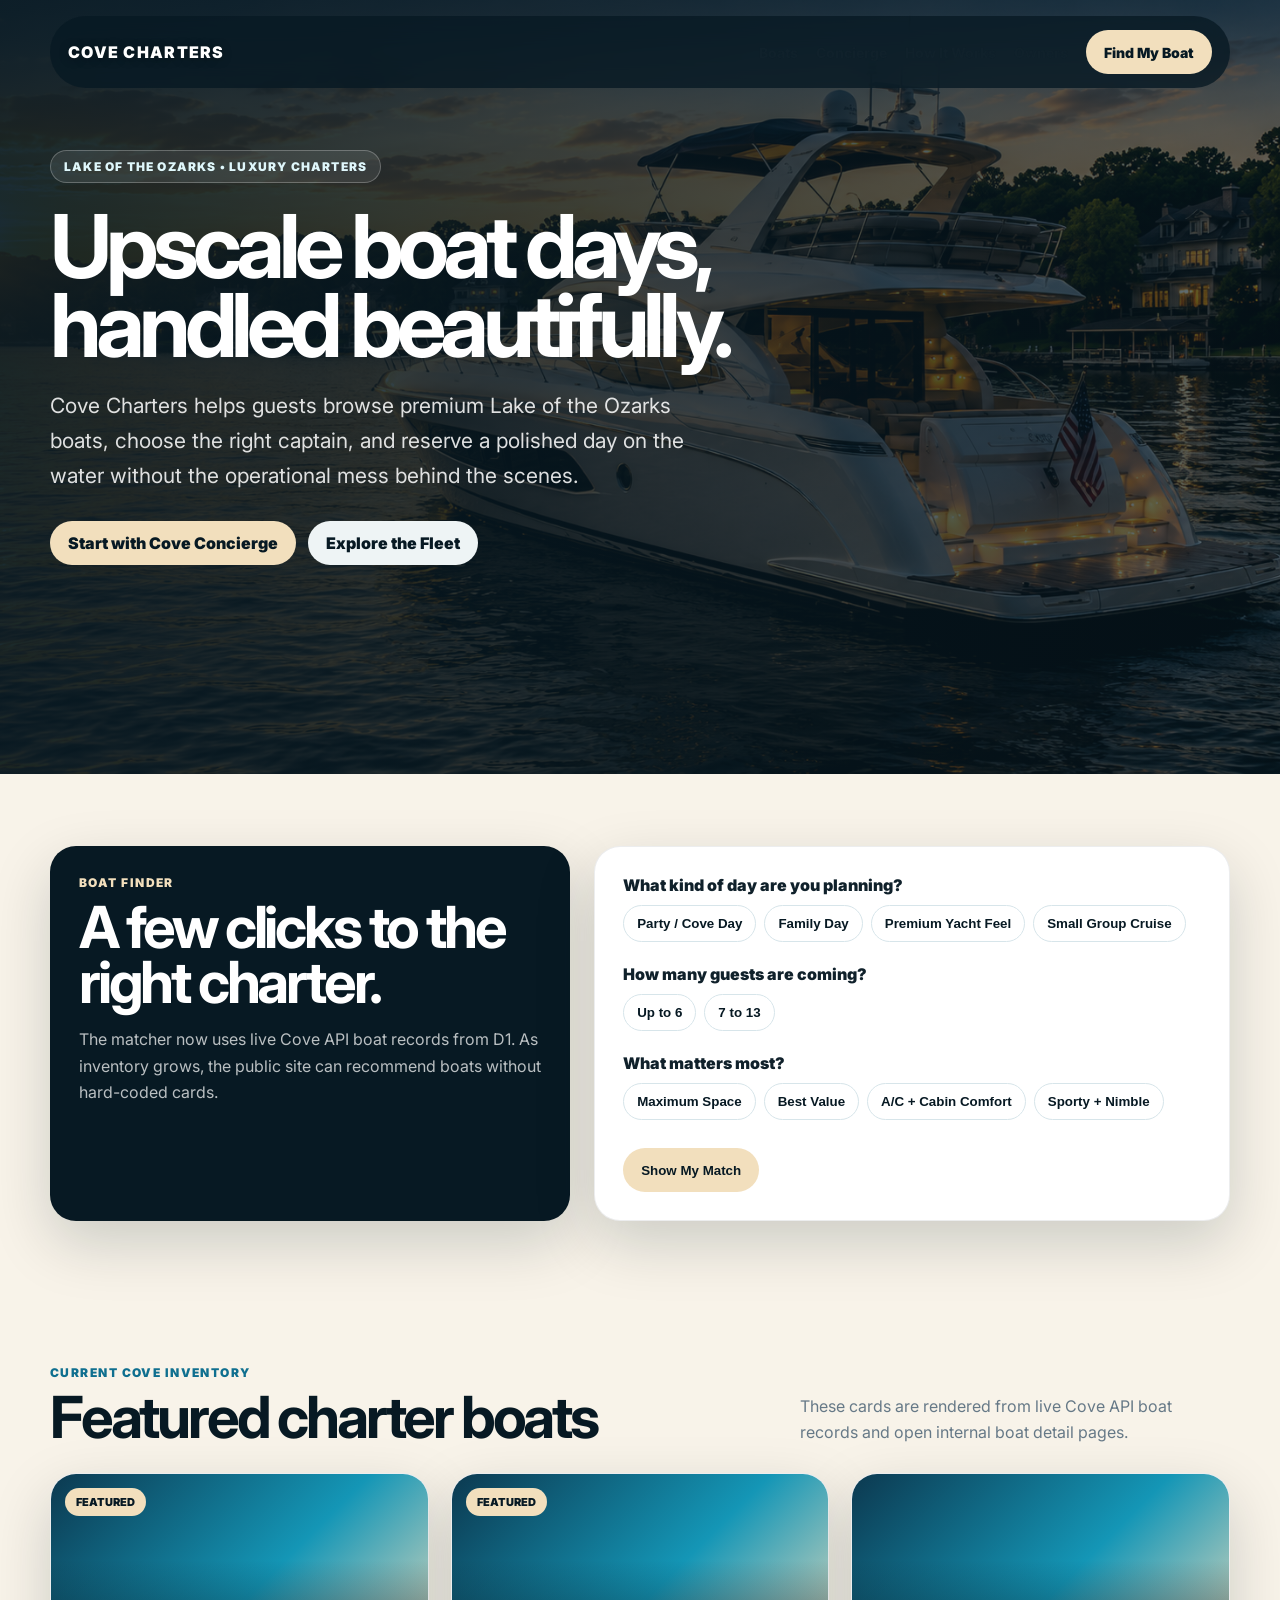
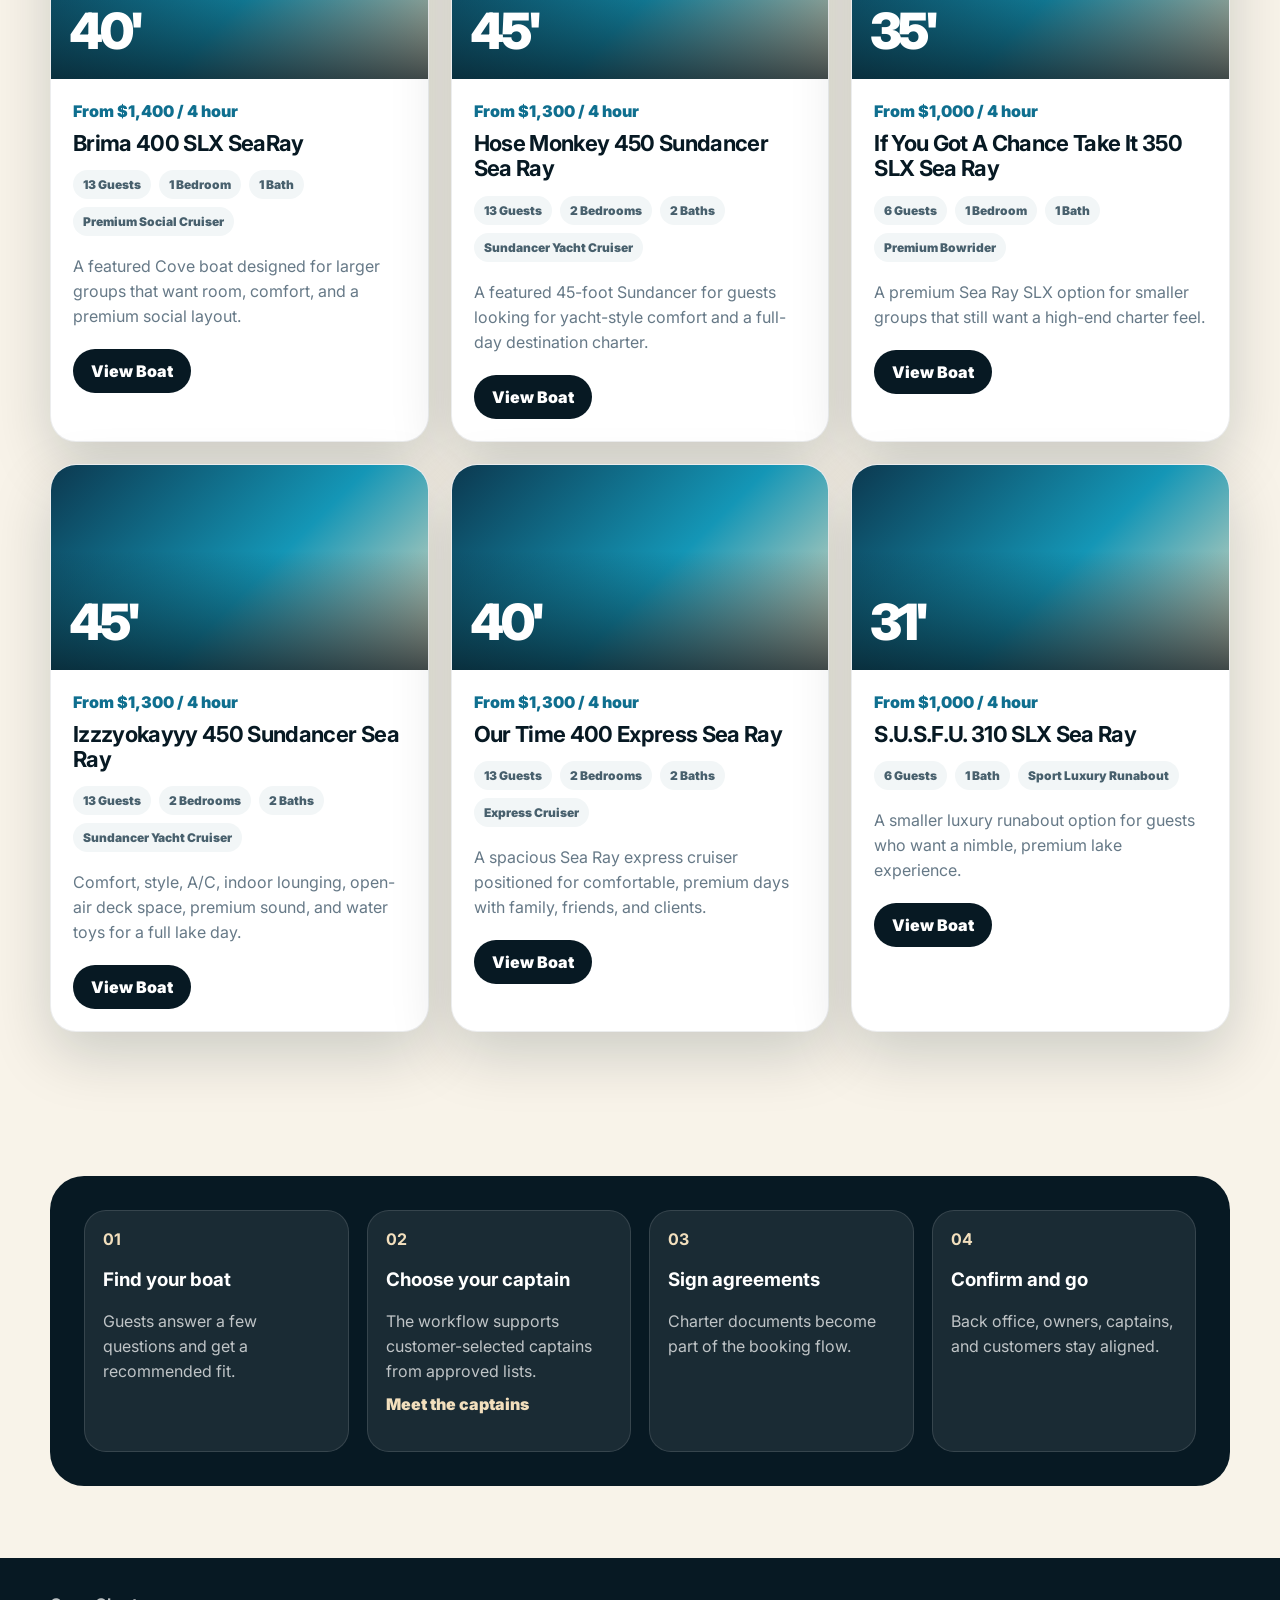
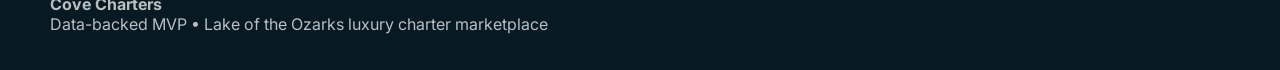
==== commit 958e27ed: "Add reusable image crop controls" ====
--- a/index.html
+++ b/index.html
@@ -15,7 +15,7 @@
   <link href="https://fonts.googleapis.com/css2?family=Inter:wght@400;600;700;800;900&display=swap" rel="stylesheet">
   <script type="application/ld+json">{"@context":"https://schema.org","@type":"LocalBusiness","name":"Cove Charters","description":"Premium Lake of the Ozarks boat charter marketplace with approved captains and back-office booking support.","url":"https://jeffrwinters.github.io/Cove-Charters/","areaServed":"Lake of the Ozarks","serviceType":"Boat charter"}</script>
   <style>
-    :root{--navy:#071923;--water:#0f6f8f;--sand:#f2dfbd;--ink:#10212b;--muted:#667987;--bg:#f8f3e9;--radius:26px;--shadow:0 22px 60px rgba(7,25,35,.18)}*{box-sizing:border-box}body{margin:0;font-family:Inter,system-ui,sans-serif;color:var(--ink);background:var(--bg)}a{text-decoration:none;color:inherit}.wrap{width:min(1180px,calc(100% - 36px));margin:auto}.hero{min-height:86vh;color:white;background:linear-gradient(90deg,rgba(7,25,35,.92),rgba(7,25,35,.62)),url("assets/hero-yacht.png") center/cover no-repeat}.nav{position:fixed;z-index:10;top:16px;left:50%;transform:translateX(-50%);width:min(1180px,calc(100% - 36px));display:flex;justify-content:space-between;align-items:center;padding:14px 18px;border-radius:999px;background:rgba(7,25,35,.78);backdrop-filter:blur(14px)}.brand{font-weight:900;letter-spacing:.08em;text-transform:uppercase;color:white;text-shadow:0 1px 10px rgba(0,0,0,.35)}.links{display:flex;gap:18px;align-items:center;font-weight:800;font-size:14px}.btn{display:inline-flex;align-items:center;justify-content:center;min-height:44px;padding:0 18px;border-radius:999px;background:var(--sand);color:var(--navy);font-weight:900;border:0}.btn.dark{background:var(--navy);color:white}.btn.light{background:#eef4f5;color:var(--navy)}.hero .wrap{padding:150px 0 115px}.eyebrow{display:inline-flex;padding:8px 13px;border:1px solid rgba(255,255,255,.25);border-radius:999px;background:rgba(255,255,255,.09);font-size:12px;font-weight:900;letter-spacing:.1em;text-transform:uppercase;color:#dff7fb}h1{font-size:clamp(48px,8vw,88px);line-height:.9;letter-spacing:-.07em;max-width:760px;margin:24px 0}.hero p{font-size:clamp(17px,2vw,21px);line-height:1.65;color:rgba(255,255,255,.86);max-width:660px}.actions{display:flex;gap:12px;flex-wrap:wrap;margin-top:28px}.section{padding:72px 0}.section-head{display:flex;justify-content:space-between;gap:24px;align-items:end;margin-bottom:28px}.kicker{font-size:12px;font-weight:900;color:var(--water);letter-spacing:.12em;text-transform:uppercase;margin-bottom:10px}h2{font-size:clamp(34px,5vw,58px);line-height:.95;letter-spacing:-.055em;margin:0;color:var(--navy)}.section-head p{color:var(--muted);line-height:1.6;max-width:430px;margin:0}.finder{display:grid;grid-template-columns:.9fr 1.1fr;gap:24px}.panel,.boat-card{background:white;border:1px solid rgba(16,33,43,.08);border-radius:var(--radius);box-shadow:var(--shadow);overflow:hidden}.boat-card{cursor:pointer;transition:transform .16s ease,border-color .16s ease,box-shadow .16s ease}.boat-card:hover,.boat-card:focus-visible{transform:translateY(-2px);border-color:rgba(15,111,143,.35);box-shadow:0 24px 64px rgba(7,25,35,.22);outline:0}.panel{padding:28px}.panel.navy{background:var(--navy);color:white}.panel.navy h2{color:white}.panel.navy p{color:rgba(255,255,255,.72);line-height:1.65}.choices{display:grid;gap:22px}.choice-label{font-weight:900;margin-bottom:10px}.chips{display:flex;gap:8px;flex-wrap:wrap}.chip{border:1px solid #d7e5ea;background:white;color:var(--navy);padding:10px 13px;border-radius:999px;font-weight:800;cursor:pointer}.chip.active{background:var(--sand);border-color:var(--sand)}.match{display:none;margin-top:24px;padding:18px;border-radius:20px;background:#f3fbfc;border:1px solid rgba(15,111,143,.16)}.match.show{display:block}.match h3{font-size:25px;letter-spacing:-.04em;margin:6px 0;color:var(--navy)}.match p{color:var(--muted);line-height:1.55}.meta{display:flex;gap:8px;flex-wrap:wrap;margin:12px 0}.meta span,.specs li{padding:7px 10px;border-radius:999px;background:#f2f6f7;color:#48606d;font-size:12px;font-weight:900}.boat-grid{display:grid;grid-template-columns:repeat(3,minmax(0,1fr));gap:22px}.boat-art{min-height:205px;background:linear-gradient(135deg,#0c3950,#1496b6 55%,#f2dfbd);background-image:linear-gradient(180deg,rgba(7,25,35,.04),rgba(7,25,35,.56)),var(--cover);background-position:center;background-size:cover;position:relative;display:flex;align-items:end;padding:18px;color:white}.boat-art:after{content:"";position:absolute;inset:auto 0 0 0;height:58%;background:linear-gradient(180deg,transparent,rgba(7,25,35,.76))}.length{position:relative;z-index:1;font-size:50px;font-weight:900;letter-spacing:-.08em}.badge{position:absolute;z-index:2;top:14px;left:14px;background:var(--sand);color:var(--navy);padding:7px 11px;border-radius:999px;font-size:11px;font-weight:900;text-transform:uppercase}.boat-body{padding:22px;display:flex;flex-direction:column;min-height:290px}.price{color:var(--water);font-weight:900;margin-bottom:10px}.boat-card h3{font-size:22px;line-height:1.15;margin:0 0 14px;color:var(--navy);letter-spacing:-.03em}.specs{display:flex;flex-wrap:wrap;gap:8px;margin:0 0 18px;padding:0;list-style:none}.boat-body p{color:var(--muted);line-height:1.56;margin:0 0 20px;flex:1}.card-actions{display:flex;gap:10px;margin-top:auto}.loading{grid-column:1/-1;background:white;border-radius:22px;padding:26px;color:var(--muted);box-shadow:var(--shadow)}.process{display:grid;grid-template-columns:repeat(4,1fr);gap:18px;background:var(--navy);color:white;border-radius:34px;padding:34px}.step{padding:18px;border-radius:22px;background:rgba(255,255,255,.08);border:1px solid rgba(255,255,255,.12)}.step strong{color:var(--sand)}.step p{color:rgba(255,255,255,.72);line-height:1.55}.step-link{display:inline-block;margin-top:8px;color:var(--sand);font-weight:900}footer{background:var(--navy);color:rgba(255,255,255,.72);padding:36px 0}@media(max-width:900px){.finder,.boat-grid{grid-template-columns:1fr 1fr}.process{grid-template-columns:1fr 1fr}.section-head{display:block}.section-head p{margin-top:12px}.links a:not(.btn){display:none}}@media(max-width:620px){.finder,.boat-grid,.process{grid-template-columns:1fr}.hero .wrap{padding-top:125px}.nav{top:10px}.actions .btn{width:100%}}
+    :root{--navy:#071923;--water:#0f6f8f;--sand:#f2dfbd;--ink:#10212b;--muted:#667987;--bg:#f8f3e9;--radius:26px;--shadow:0 22px 60px rgba(7,25,35,.18)}*{box-sizing:border-box}body{margin:0;font-family:Inter,system-ui,sans-serif;color:var(--ink);background:var(--bg)}a{text-decoration:none;color:inherit}.wrap{width:min(1180px,calc(100% - 36px));margin:auto}.hero{min-height:86vh;color:white;background:linear-gradient(90deg,rgba(7,25,35,.92),rgba(7,25,35,.62)),url("assets/hero-yacht.png") center/cover no-repeat}.nav{position:fixed;z-index:10;top:16px;left:50%;transform:translateX(-50%);width:min(1180px,calc(100% - 36px));display:flex;justify-content:space-between;align-items:center;padding:14px 18px;border-radius:999px;background:rgba(7,25,35,.78);backdrop-filter:blur(14px)}.brand{font-weight:900;letter-spacing:.08em;text-transform:uppercase;color:white;text-shadow:0 1px 10px rgba(0,0,0,.35)}.links{display:flex;gap:18px;align-items:center;font-weight:800;font-size:14px}.btn{display:inline-flex;align-items:center;justify-content:center;min-height:44px;padding:0 18px;border-radius:999px;background:var(--sand);color:var(--navy);font-weight:900;border:0}.btn.dark{background:var(--navy);color:white}.btn.light{background:#eef4f5;color:var(--navy)}.hero .wrap{padding:150px 0 115px}.eyebrow{display:inline-flex;padding:8px 13px;border:1px solid rgba(255,255,255,.25);border-radius:999px;background:rgba(255,255,255,.09);font-size:12px;font-weight:900;letter-spacing:.1em;text-transform:uppercase;color:#dff7fb}h1{font-size:clamp(48px,8vw,88px);line-height:.9;letter-spacing:-.07em;max-width:760px;margin:24px 0}.hero p{font-size:clamp(17px,2vw,21px);line-height:1.65;color:rgba(255,255,255,.86);max-width:660px}.actions{display:flex;gap:12px;flex-wrap:wrap;margin-top:28px}.section{padding:72px 0}.section-head{display:flex;justify-content:space-between;gap:24px;align-items:end;margin-bottom:28px}.kicker{font-size:12px;font-weight:900;color:var(--water);letter-spacing:.12em;text-transform:uppercase;margin-bottom:10px}h2{font-size:clamp(34px,5vw,58px);line-height:.95;letter-spacing:-.055em;margin:0;color:var(--navy)}.section-head p{color:var(--muted);line-height:1.6;max-width:430px;margin:0}.finder{display:grid;grid-template-columns:.9fr 1.1fr;gap:24px}.panel,.boat-card{background:white;border:1px solid rgba(16,33,43,.08);border-radius:var(--radius);box-shadow:var(--shadow);overflow:hidden}.boat-card{cursor:pointer;transition:transform .16s ease,border-color .16s ease,box-shadow .16s ease}.boat-card:hover,.boat-card:focus-visible{transform:translateY(-2px);border-color:rgba(15,111,143,.35);box-shadow:0 24px 64px rgba(7,25,35,.22);outline:0}.panel{padding:28px}.panel.navy{background:var(--navy);color:white}.panel.navy h2{color:white}.panel.navy p{color:rgba(255,255,255,.72);line-height:1.65}.choices{display:grid;gap:22px}.choice-label{font-weight:900;margin-bottom:10px}.chips{display:flex;gap:8px;flex-wrap:wrap}.chip{border:1px solid #d7e5ea;background:white;color:var(--navy);padding:10px 13px;border-radius:999px;font-weight:800;cursor:pointer}.chip.active{background:var(--sand);border-color:var(--sand)}.match{display:none;margin-top:24px;padding:18px;border-radius:20px;background:#f3fbfc;border:1px solid rgba(15,111,143,.16)}.match.show{display:block}.match h3{font-size:25px;letter-spacing:-.04em;margin:6px 0;color:var(--navy)}.match p{color:var(--muted);line-height:1.55}.meta{display:flex;gap:8px;flex-wrap:wrap;margin:12px 0}.meta span,.specs li{padding:7px 10px;border-radius:999px;background:#f2f6f7;color:#48606d;font-size:12px;font-weight:900}.boat-grid{display:grid;grid-template-columns:repeat(3,minmax(0,1fr));gap:22px}.boat-art{min-height:205px;background:linear-gradient(135deg,#0c3950,#1496b6 55%,#f2dfbd);position:relative;display:flex;align-items:end;padding:18px;color:white;overflow:hidden}.boat-cover-img{position:absolute;inset:0;width:100%;height:100%;object-fit:cover;object-position:var(--cover-x,50%) var(--cover-y,50%);transform:scale(var(--cover-zoom,1));transform-origin:center}.boat-art:after{content:"";position:absolute;inset:auto 0 0 0;height:58%;background:linear-gradient(180deg,transparent,rgba(7,25,35,.76))}.length{position:relative;z-index:1;font-size:50px;font-weight:900;letter-spacing:-.08em}.badge{position:absolute;z-index:2;top:14px;left:14px;background:var(--sand);color:var(--navy);padding:7px 11px;border-radius:999px;font-size:11px;font-weight:900;text-transform:uppercase}.boat-body{padding:22px;display:flex;flex-direction:column;min-height:290px}.price{color:var(--water);font-weight:900;margin-bottom:10px}.boat-card h3{font-size:22px;line-height:1.15;margin:0 0 14px;color:var(--navy);letter-spacing:-.03em}.specs{display:flex;flex-wrap:wrap;gap:8px;margin:0 0 18px;padding:0;list-style:none}.boat-body p{color:var(--muted);line-height:1.56;margin:0 0 20px;flex:1}.card-actions{display:flex;gap:10px;margin-top:auto}.loading{grid-column:1/-1;background:white;border-radius:22px;padding:26px;color:var(--muted);box-shadow:var(--shadow)}.process{display:grid;grid-template-columns:repeat(4,1fr);gap:18px;background:var(--navy);color:white;border-radius:34px;padding:34px}.step{padding:18px;border-radius:22px;background:rgba(255,255,255,.08);border:1px solid rgba(255,255,255,.12)}.step strong{color:var(--sand)}.step p{color:rgba(255,255,255,.72);line-height:1.55}.step-link{display:inline-block;margin-top:8px;color:var(--sand);font-weight:900}footer{background:var(--navy);color:rgba(255,255,255,.72);padding:36px 0}@media(max-width:900px){.finder,.boat-grid{grid-template-columns:1fr 1fr}.process{grid-template-columns:1fr 1fr}.section-head{display:block}.section-head p{margin-top:12px}.links a:not(.btn){display:none}}@media(max-width:620px){.finder,.boat-grid,.process{grid-template-columns:1fr}.hero .wrap{padding-top:125px}.nav{top:10px}.actions .btn{width:100%}}
   </style>
 </head>
 <body>
@@ -38,7 +38,7 @@
     const coverPhoto=b=>b.coverPhoto||b.media?.photos?.find(m=>m.isCover)||b.media?.photos?.[0]||null;
     function esc(value){return String(value??'').replace(/[&<>"']/g,c=>({'&':'&amp;','<':'&lt;','>':'&gt;','"':'&quot;',"'":'&#39;'}[c]))}
     function normalizeBoat(b){return {...b,sortOrder:Number(b.sortOrder||0),vibe:b.vibe||[],priorityTags:b.priorityTags||[],media:b.media||{photos:[],videos:[]},startingPrice:startingPrice(b),priceUnit:priceUnit(b),detailUrl:b.detailUrl||`boat.html?boat=${encodeURIComponent(b.slug||b.id)}`};}
-    function card(b){const cover=coverPhoto(b);const style=cover?` style="--cover:url('${esc(cover.url)}')"`:'';return `<article class="boat-card" id="${esc(b.slug||b.id)}" tabindex="0" role="link" aria-label="View ${esc(b.name)}" data-boat-url="${esc(boatUrl(b))}"><div class="boat-art"${style}>${b.featured?'<span class="badge">Featured</span>':''}<span class="length">${b.lengthFt||'--'}'</span></div><div class="boat-body"><div class="price">${startingPrice(b)?`From ${money(startingPrice(b))} / ${priceUnit(b)}`:'Contact for pricing'}</div><h3>${esc(b.name)}</h3><ul class="specs">${specs(b).map(x=>`<li>${esc(x)}</li>`).join('')}</ul><p>${esc(b.shortDescription||'Premium Lake of the Ozarks charter boat.')}</p><div class="card-actions"><a class="btn dark" href="${esc(boatUrl(b))}">View Boat</a></div></div></article>`}
+    function card(b){const cover=coverPhoto(b);const style=cover?` style="--cover-x:${Number(cover.focalX||50)}%;--cover-y:${Number(cover.focalY||50)}%;--cover-zoom:${Number(cover.zoom||1)}"`:'';return `<article class="boat-card" id="${esc(b.slug||b.id)}" tabindex="0" role="link" aria-label="View ${esc(b.name)}" data-boat-url="${esc(boatUrl(b))}"><div class="boat-art"${style}>${cover?`<img class="boat-cover-img" src="${esc(cover.url)}" alt="${esc(cover.alt||cover.title||b.name)}">`:''}${b.featured?'<span class="badge">Featured</span>':''}<span class="length">${b.lengthFt||'--'}'</span></div><div class="boat-body"><div class="price">${startingPrice(b)?`From ${money(startingPrice(b))} / ${priceUnit(b)}`:'Contact for pricing'}</div><h3>${esc(b.name)}</h3><ul class="specs">${specs(b).map(x=>`<li>${esc(x)}</li>`).join('')}</ul><p>${esc(b.shortDescription||'Premium Lake of the Ozarks charter boat.')}</p><div class="card-actions"><a class="btn dark" href="${esc(boatUrl(b))}">View Boat</a></div></div></article>`}
     function renderFleet(){const grid=document.getElementById('boatGrid');const active=state.boats.filter(b=>b.status==='active' || b.bookingEnabled).sort((a,b)=>Number(a.sortOrder||0)-Number(b.sortOrder||0)||String(a.name||'').localeCompare(String(b.name||'')));grid.innerHTML=active.map(card).join('')||'<div class="loading">No active boats found.</div>';grid.querySelectorAll('[data-boat-url]').forEach(card=>{card.onclick=e=>{if(e.target.closest('a,button'))return;location.href=card.dataset.boatUrl};card.onkeydown=e=>{if(e.key==='Enter'||e.key===' '){e.preventDefault();location.href=card.dataset.boatUrl}}})}
     function score(b){const a=state.answers;let s=0;if(a.guests==='6')s+=Number(b.capacity||0)<=6?5:-4;if(a.guests==='13')s+=Number(b.capacity||0)>=7?5:-6;if(a.occasion&&b.vibe.includes(a.occasion))s+=3;if(a.priority&&b.priorityTags.includes(a.priority))s+=4;if(a.priority==='value')s-=startingPrice(b)/1000;if(b.featured)s+=1;return s}
     function renderMatch(){const chosen=[...state.boats].filter(b=>b.status==='active' || b.bookingEnabled).sort((a,b)=>score(b)-score(a))[0];if(!chosen)return;document.getElementById('matchTitle').textContent=chosen.name;document.getElementById('matchReason').textContent=chosen.shortDescription||'This boat is a strong fit for your day on the water.';document.getElementById('matchMeta').innerHTML=[`${chosen.capacity||'--'} Guests`,`${chosen.lengthFt||'--'}'`,startingPrice(chosen)?`From ${money(startingPrice(chosen))}`:'Contact for pricing'].map(x=>`<span>${x}</span>`).join('');document.getElementById('matchLink').href=boatUrl(chosen);document.getElementById('matchCard').classList.add('show');document.getElementById('matchButton').textContent='Update My Match'}
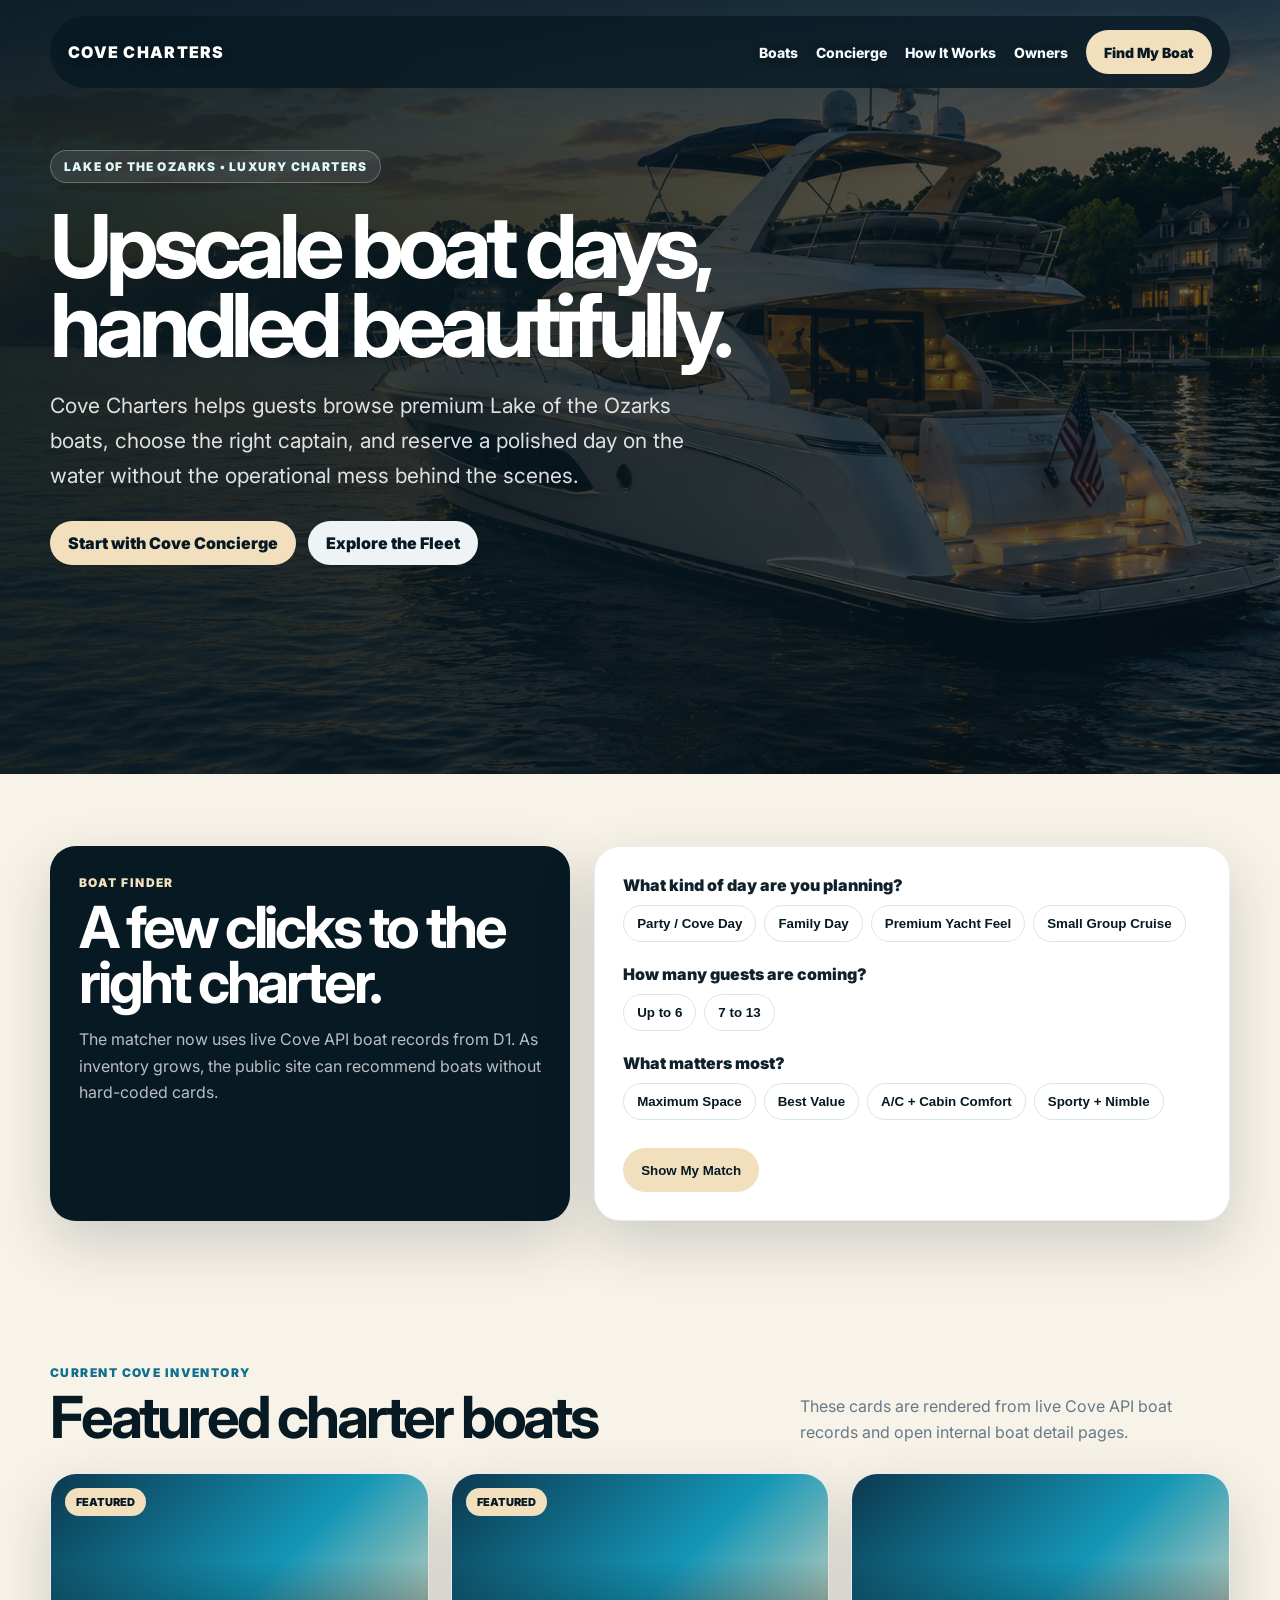
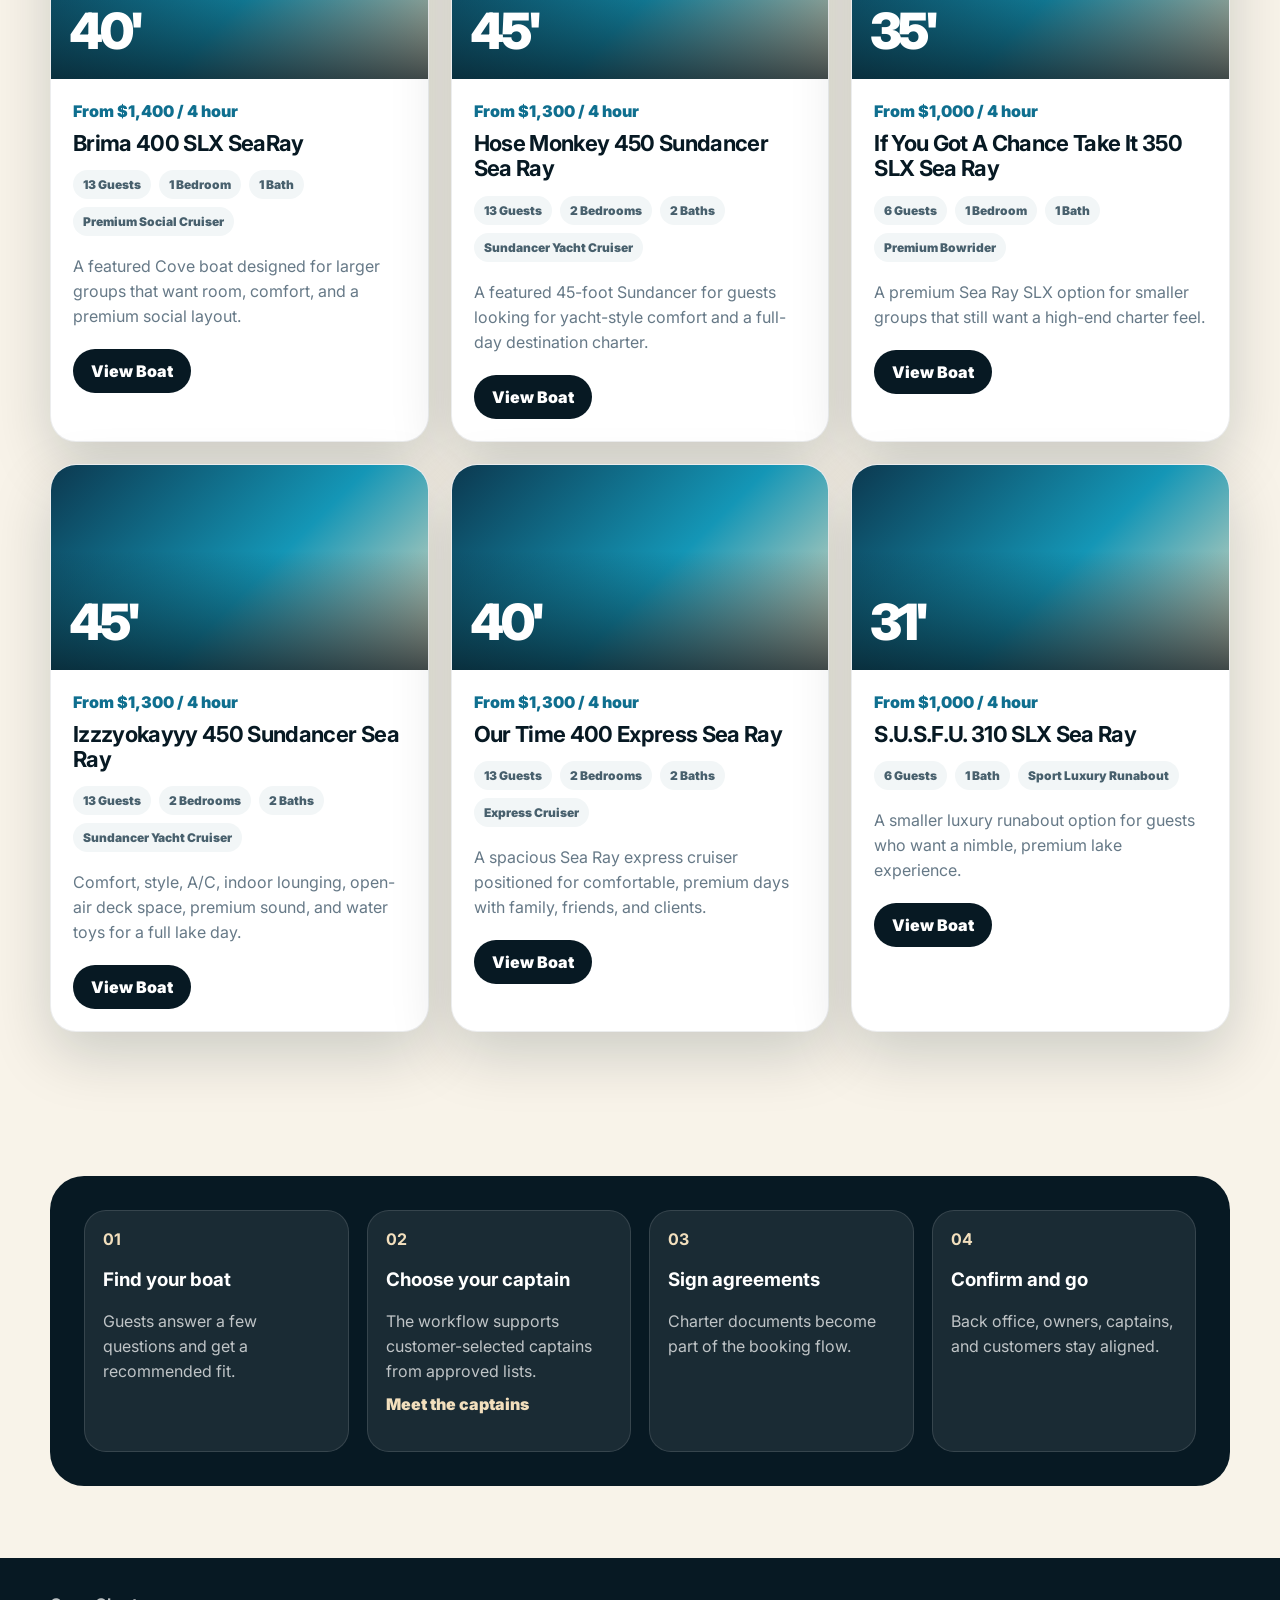
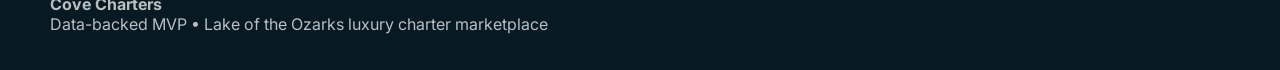
==== commit 0734a0b1: "Improve public nav contrast on mobile" ====
--- a/index.html
+++ b/index.html
@@ -15,7 +15,7 @@
   <link href="https://fonts.googleapis.com/css2?family=Inter:wght@400;600;700;800;900&display=swap" rel="stylesheet">
   <script type="application/ld+json">{"@context":"https://schema.org","@type":"LocalBusiness","name":"Cove Charters","description":"Premium Lake of the Ozarks boat charter marketplace with approved captains and back-office booking support.","url":"https://jeffrwinters.github.io/Cove-Charters/","areaServed":"Lake of the Ozarks","serviceType":"Boat charter"}</script>
   <style>
-    :root{--navy:#071923;--water:#0f6f8f;--sand:#f2dfbd;--ink:#10212b;--muted:#667987;--bg:#f8f3e9;--radius:26px;--shadow:0 22px 60px rgba(7,25,35,.18)}*{box-sizing:border-box}body{margin:0;font-family:Inter,system-ui,sans-serif;color:var(--ink);background:var(--bg)}a{text-decoration:none;color:inherit}.wrap{width:min(1180px,calc(100% - 36px));margin:auto}.hero{min-height:86vh;color:white;background:linear-gradient(90deg,rgba(7,25,35,.92),rgba(7,25,35,.62)),url("assets/hero-yacht.png") center/cover no-repeat}.nav{position:fixed;z-index:10;top:16px;left:50%;transform:translateX(-50%);width:min(1180px,calc(100% - 36px));display:flex;justify-content:space-between;align-items:center;padding:14px 18px;border-radius:999px;background:rgba(7,25,35,.78);backdrop-filter:blur(14px)}.brand{font-weight:900;letter-spacing:.08em;text-transform:uppercase;color:white;text-shadow:0 1px 10px rgba(0,0,0,.35)}.links{display:flex;gap:18px;align-items:center;font-weight:800;font-size:14px}.btn{display:inline-flex;align-items:center;justify-content:center;min-height:44px;padding:0 18px;border-radius:999px;background:var(--sand);color:var(--navy);font-weight:900;border:0}.btn.dark{background:var(--navy);color:white}.btn.light{background:#eef4f5;color:var(--navy)}.hero .wrap{padding:150px 0 115px}.eyebrow{display:inline-flex;padding:8px 13px;border:1px solid rgba(255,255,255,.25);border-radius:999px;background:rgba(255,255,255,.09);font-size:12px;font-weight:900;letter-spacing:.1em;text-transform:uppercase;color:#dff7fb}h1{font-size:clamp(48px,8vw,88px);line-height:.9;letter-spacing:-.07em;max-width:760px;margin:24px 0}.hero p{font-size:clamp(17px,2vw,21px);line-height:1.65;color:rgba(255,255,255,.86);max-width:660px}.actions{display:flex;gap:12px;flex-wrap:wrap;margin-top:28px}.section{padding:72px 0}.section-head{display:flex;justify-content:space-between;gap:24px;align-items:end;margin-bottom:28px}.kicker{font-size:12px;font-weight:900;color:var(--water);letter-spacing:.12em;text-transform:uppercase;margin-bottom:10px}h2{font-size:clamp(34px,5vw,58px);line-height:.95;letter-spacing:-.055em;margin:0;color:var(--navy)}.section-head p{color:var(--muted);line-height:1.6;max-width:430px;margin:0}.finder{display:grid;grid-template-columns:.9fr 1.1fr;gap:24px}.panel,.boat-card{background:white;border:1px solid rgba(16,33,43,.08);border-radius:var(--radius);box-shadow:var(--shadow);overflow:hidden}.boat-card{cursor:pointer;transition:transform .16s ease,border-color .16s ease,box-shadow .16s ease}.boat-card:hover,.boat-card:focus-visible{transform:translateY(-2px);border-color:rgba(15,111,143,.35);box-shadow:0 24px 64px rgba(7,25,35,.22);outline:0}.panel{padding:28px}.panel.navy{background:var(--navy);color:white}.panel.navy h2{color:white}.panel.navy p{color:rgba(255,255,255,.72);line-height:1.65}.choices{display:grid;gap:22px}.choice-label{font-weight:900;margin-bottom:10px}.chips{display:flex;gap:8px;flex-wrap:wrap}.chip{border:1px solid #d7e5ea;background:white;color:var(--navy);padding:10px 13px;border-radius:999px;font-weight:800;cursor:pointer}.chip.active{background:var(--sand);border-color:var(--sand)}.match{display:none;margin-top:24px;padding:18px;border-radius:20px;background:#f3fbfc;border:1px solid rgba(15,111,143,.16)}.match.show{display:block}.match h3{font-size:25px;letter-spacing:-.04em;margin:6px 0;color:var(--navy)}.match p{color:var(--muted);line-height:1.55}.meta{display:flex;gap:8px;flex-wrap:wrap;margin:12px 0}.meta span,.specs li{padding:7px 10px;border-radius:999px;background:#f2f6f7;color:#48606d;font-size:12px;font-weight:900}.boat-grid{display:grid;grid-template-columns:repeat(3,minmax(0,1fr));gap:22px}.boat-art{min-height:205px;background:linear-gradient(135deg,#0c3950,#1496b6 55%,#f2dfbd);position:relative;display:flex;align-items:end;padding:18px;color:white;overflow:hidden}.boat-cover-img{position:absolute;inset:0;width:100%;height:100%;object-fit:cover;object-position:var(--cover-x,50%) var(--cover-y,50%);transform:scale(var(--cover-zoom,1));transform-origin:center}.boat-art:after{content:"";position:absolute;inset:auto 0 0 0;height:58%;background:linear-gradient(180deg,transparent,rgba(7,25,35,.76))}.length{position:relative;z-index:1;font-size:50px;font-weight:900;letter-spacing:-.08em}.badge{position:absolute;z-index:2;top:14px;left:14px;background:var(--sand);color:var(--navy);padding:7px 11px;border-radius:999px;font-size:11px;font-weight:900;text-transform:uppercase}.boat-body{padding:22px;display:flex;flex-direction:column;min-height:290px}.price{color:var(--water);font-weight:900;margin-bottom:10px}.boat-card h3{font-size:22px;line-height:1.15;margin:0 0 14px;color:var(--navy);letter-spacing:-.03em}.specs{display:flex;flex-wrap:wrap;gap:8px;margin:0 0 18px;padding:0;list-style:none}.boat-body p{color:var(--muted);line-height:1.56;margin:0 0 20px;flex:1}.card-actions{display:flex;gap:10px;margin-top:auto}.loading{grid-column:1/-1;background:white;border-radius:22px;padding:26px;color:var(--muted);box-shadow:var(--shadow)}.process{display:grid;grid-template-columns:repeat(4,1fr);gap:18px;background:var(--navy);color:white;border-radius:34px;padding:34px}.step{padding:18px;border-radius:22px;background:rgba(255,255,255,.08);border:1px solid rgba(255,255,255,.12)}.step strong{color:var(--sand)}.step p{color:rgba(255,255,255,.72);line-height:1.55}.step-link{display:inline-block;margin-top:8px;color:var(--sand);font-weight:900}footer{background:var(--navy);color:rgba(255,255,255,.72);padding:36px 0}@media(max-width:900px){.finder,.boat-grid{grid-template-columns:1fr 1fr}.process{grid-template-columns:1fr 1fr}.section-head{display:block}.section-head p{margin-top:12px}.links a:not(.btn){display:none}}@media(max-width:620px){.finder,.boat-grid,.process{grid-template-columns:1fr}.hero .wrap{padding-top:125px}.nav{top:10px}.actions .btn{width:100%}}
+    :root{--navy:#071923;--water:#0f6f8f;--sand:#f2dfbd;--ink:#10212b;--muted:#667987;--bg:#f8f3e9;--radius:26px;--shadow:0 22px 60px rgba(7,25,35,.18)}*{box-sizing:border-box}body{margin:0;font-family:Inter,system-ui,sans-serif;color:var(--ink);background:var(--bg)}a{text-decoration:none;color:inherit}.wrap{width:min(1180px,calc(100% - 36px));margin:auto}.hero{min-height:86vh;color:white;background:linear-gradient(90deg,rgba(7,25,35,.92),rgba(7,25,35,.62)),url("assets/hero-yacht.png") center/cover no-repeat}.nav{position:fixed;z-index:10;top:16px;left:50%;transform:translateX(-50%);width:min(1180px,calc(100% - 36px));display:flex;justify-content:space-between;align-items:center;padding:14px 18px;border-radius:999px;background:rgba(7,25,35,.78);backdrop-filter:blur(14px)}.brand{font-weight:900;letter-spacing:.08em;text-transform:uppercase;color:white;text-shadow:0 1px 10px rgba(0,0,0,.35)}.links{display:flex;gap:18px;align-items:center;font-weight:800;font-size:14px}.links a:not(.btn){color:#f5fbfd;text-shadow:0 1px 8px rgba(0,0,0,.35)}.links a:not(.btn):hover,.links a:not(.btn):focus-visible{color:white;background:rgba(255,255,255,.1)}.btn{display:inline-flex;align-items:center;justify-content:center;min-height:44px;padding:0 18px;border-radius:999px;background:var(--sand);color:var(--navy);font-weight:900;border:0}.btn.dark{background:var(--navy);color:white}.btn.light{background:#eef4f5;color:var(--navy)}.hero .wrap{padding:150px 0 115px}.eyebrow{display:inline-flex;padding:8px 13px;border:1px solid rgba(255,255,255,.25);border-radius:999px;background:rgba(255,255,255,.09);font-size:12px;font-weight:900;letter-spacing:.1em;text-transform:uppercase;color:#dff7fb}h1{font-size:clamp(48px,8vw,88px);line-height:.9;letter-spacing:-.07em;max-width:760px;margin:24px 0}.hero p{font-size:clamp(17px,2vw,21px);line-height:1.65;color:rgba(255,255,255,.86);max-width:660px}.actions{display:flex;gap:12px;flex-wrap:wrap;margin-top:28px}.section{padding:72px 0}.section-head{display:flex;justify-content:space-between;gap:24px;align-items:end;margin-bottom:28px}.kicker{font-size:12px;font-weight:900;color:var(--water);letter-spacing:.12em;text-transform:uppercase;margin-bottom:10px}h2{font-size:clamp(34px,5vw,58px);line-height:.95;letter-spacing:-.055em;margin:0;color:var(--navy)}.section-head p{color:var(--muted);line-height:1.6;max-width:430px;margin:0}.finder{display:grid;grid-template-columns:.9fr 1.1fr;gap:24px}.panel,.boat-card{background:white;border:1px solid rgba(16,33,43,.08);border-radius:var(--radius);box-shadow:var(--shadow);overflow:hidden}.boat-card{cursor:pointer;transition:transform .16s ease,border-color .16s ease,box-shadow .16s ease}.boat-card:hover,.boat-card:focus-visible{transform:translateY(-2px);border-color:rgba(15,111,143,.35);box-shadow:0 24px 64px rgba(7,25,35,.22);outline:0}.panel{padding:28px}.panel.navy{background:var(--navy);color:white}.panel.navy h2{color:white}.panel.navy p{color:rgba(255,255,255,.72);line-height:1.65}.choices{display:grid;gap:22px}.choice-label{font-weight:900;margin-bottom:10px}.chips{display:flex;gap:8px;flex-wrap:wrap}.chip{border:1px solid #d7e5ea;background:white;color:var(--navy);padding:10px 13px;border-radius:999px;font-weight:800;cursor:pointer}.chip.active{background:var(--sand);border-color:var(--sand)}.match{display:none;margin-top:24px;padding:18px;border-radius:20px;background:#f3fbfc;border:1px solid rgba(15,111,143,.16)}.match.show{display:block}.match h3{font-size:25px;letter-spacing:-.04em;margin:6px 0;color:var(--navy)}.match p{color:var(--muted);line-height:1.55}.meta{display:flex;gap:8px;flex-wrap:wrap;margin:12px 0}.meta span,.specs li{padding:7px 10px;border-radius:999px;background:#f2f6f7;color:#48606d;font-size:12px;font-weight:900}.boat-grid{display:grid;grid-template-columns:repeat(3,minmax(0,1fr));gap:22px}.boat-art{min-height:205px;background:linear-gradient(135deg,#0c3950,#1496b6 55%,#f2dfbd);position:relative;display:flex;align-items:end;padding:18px;color:white;overflow:hidden}.boat-cover-img{position:absolute;inset:0;width:100%;height:100%;object-fit:cover;object-position:var(--cover-x,50%) var(--cover-y,50%);transform:scale(var(--cover-zoom,1));transform-origin:center}.boat-art:after{content:"";position:absolute;inset:auto 0 0 0;height:58%;background:linear-gradient(180deg,transparent,rgba(7,25,35,.76))}.length{position:relative;z-index:1;font-size:50px;font-weight:900;letter-spacing:-.08em}.badge{position:absolute;z-index:2;top:14px;left:14px;background:var(--sand);color:var(--navy);padding:7px 11px;border-radius:999px;font-size:11px;font-weight:900;text-transform:uppercase}.boat-body{padding:22px;display:flex;flex-direction:column;min-height:290px}.price{color:var(--water);font-weight:900;margin-bottom:10px}.boat-card h3{font-size:22px;line-height:1.15;margin:0 0 14px;color:var(--navy);letter-spacing:-.03em}.specs{display:flex;flex-wrap:wrap;gap:8px;margin:0 0 18px;padding:0;list-style:none}.boat-body p{color:var(--muted);line-height:1.56;margin:0 0 20px;flex:1}.card-actions{display:flex;gap:10px;margin-top:auto}.loading{grid-column:1/-1;background:white;border-radius:22px;padding:26px;color:var(--muted);box-shadow:var(--shadow)}.process{display:grid;grid-template-columns:repeat(4,1fr);gap:18px;background:var(--navy);color:white;border-radius:34px;padding:34px}.step{padding:18px;border-radius:22px;background:rgba(255,255,255,.08);border:1px solid rgba(255,255,255,.12)}.step strong{color:var(--sand)}.step p{color:rgba(255,255,255,.72);line-height:1.55}.step-link{display:inline-block;margin-top:8px;color:var(--sand);font-weight:900}footer{background:var(--navy);color:rgba(255,255,255,.72);padding:36px 0}@media(max-width:900px){.finder,.boat-grid{grid-template-columns:1fr 1fr}.process{grid-template-columns:1fr 1fr}.section-head{display:block}.section-head p{margin-top:12px}.nav{align-items:flex-start;border-radius:24px;flex-wrap:wrap;gap:10px}.links{width:100%;gap:8px;overflow-x:auto;padding-bottom:2px;scrollbar-width:none}.links::-webkit-scrollbar{display:none}.links a:not(.btn){display:inline-flex;align-items:center;min-height:38px;padding:0 10px;border-radius:999px;background:rgba(255,255,255,.1);white-space:nowrap}.links .btn{min-height:38px;white-space:nowrap}}@media(max-width:620px){.finder,.boat-grid,.process{grid-template-columns:1fr}.hero .wrap{padding-top:145px}.nav{top:10px}.actions .btn{width:100%}}
   </style>
 </head>
 <body>
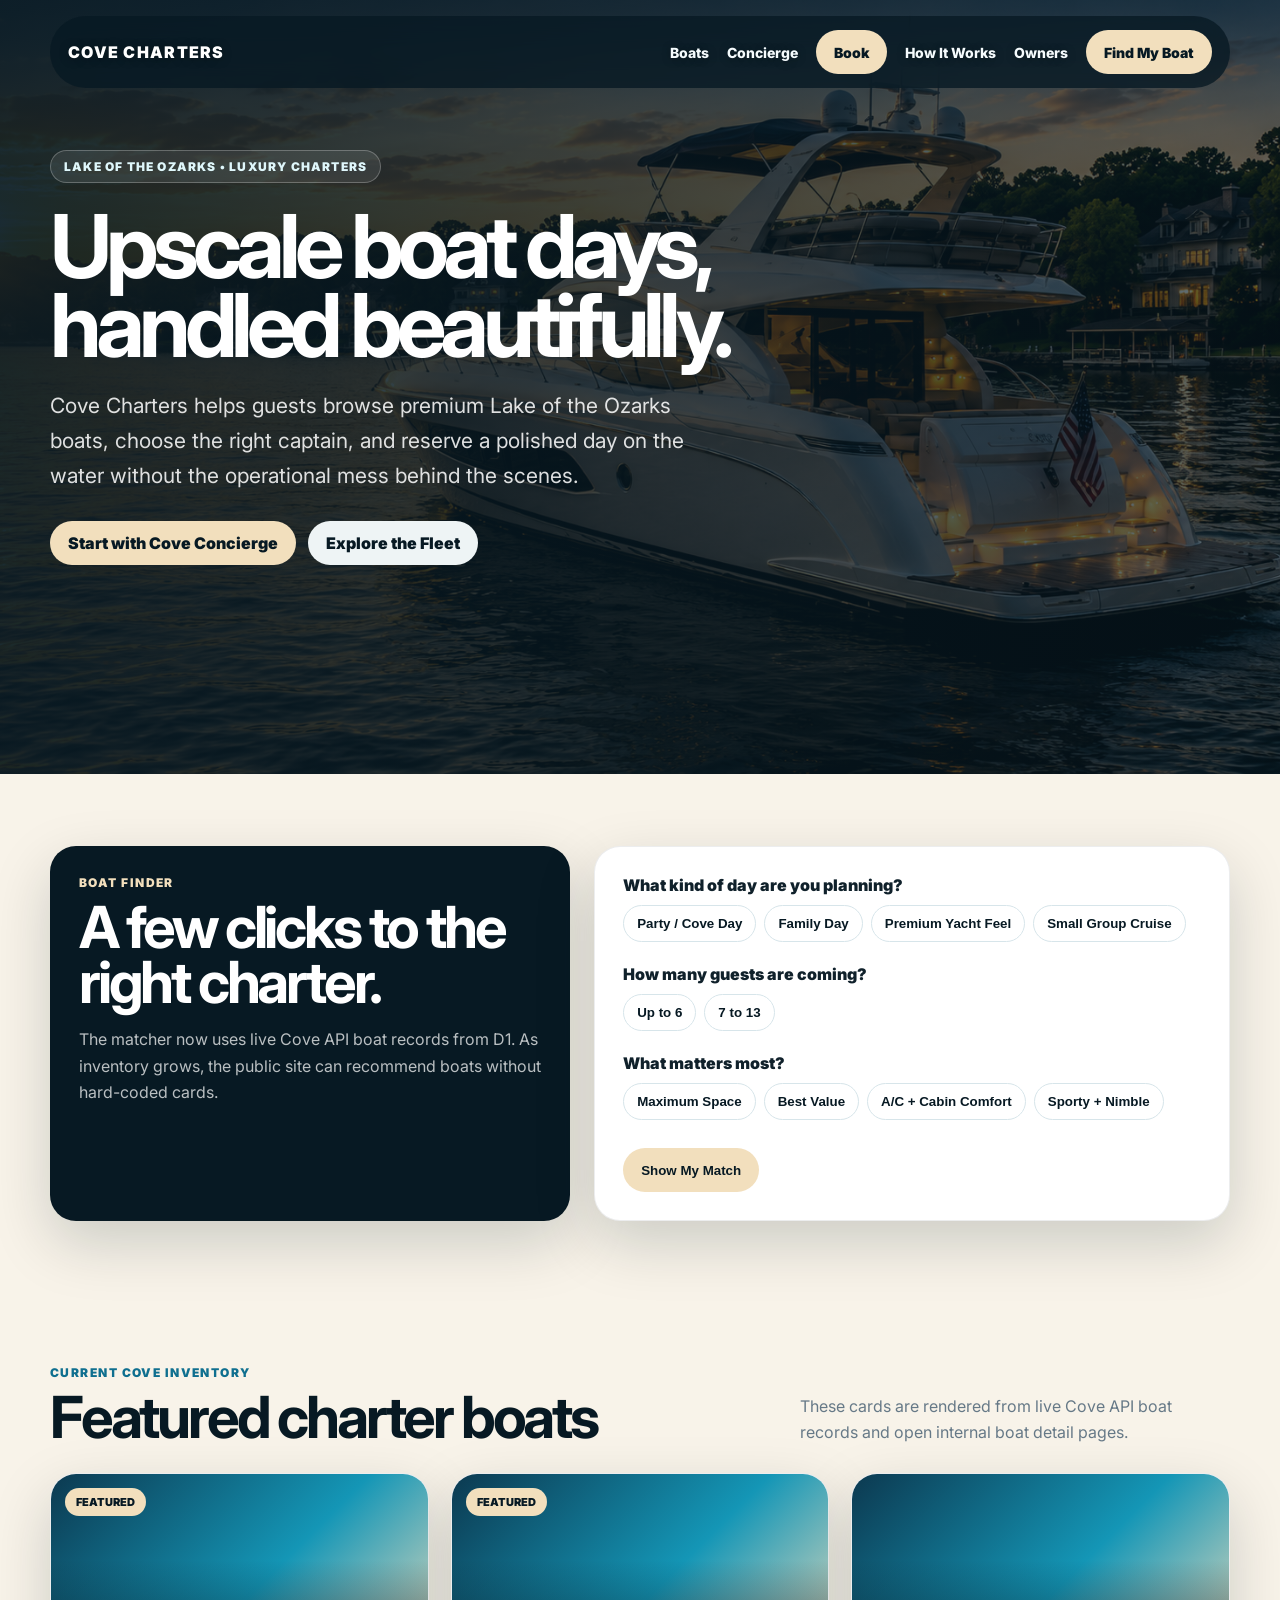
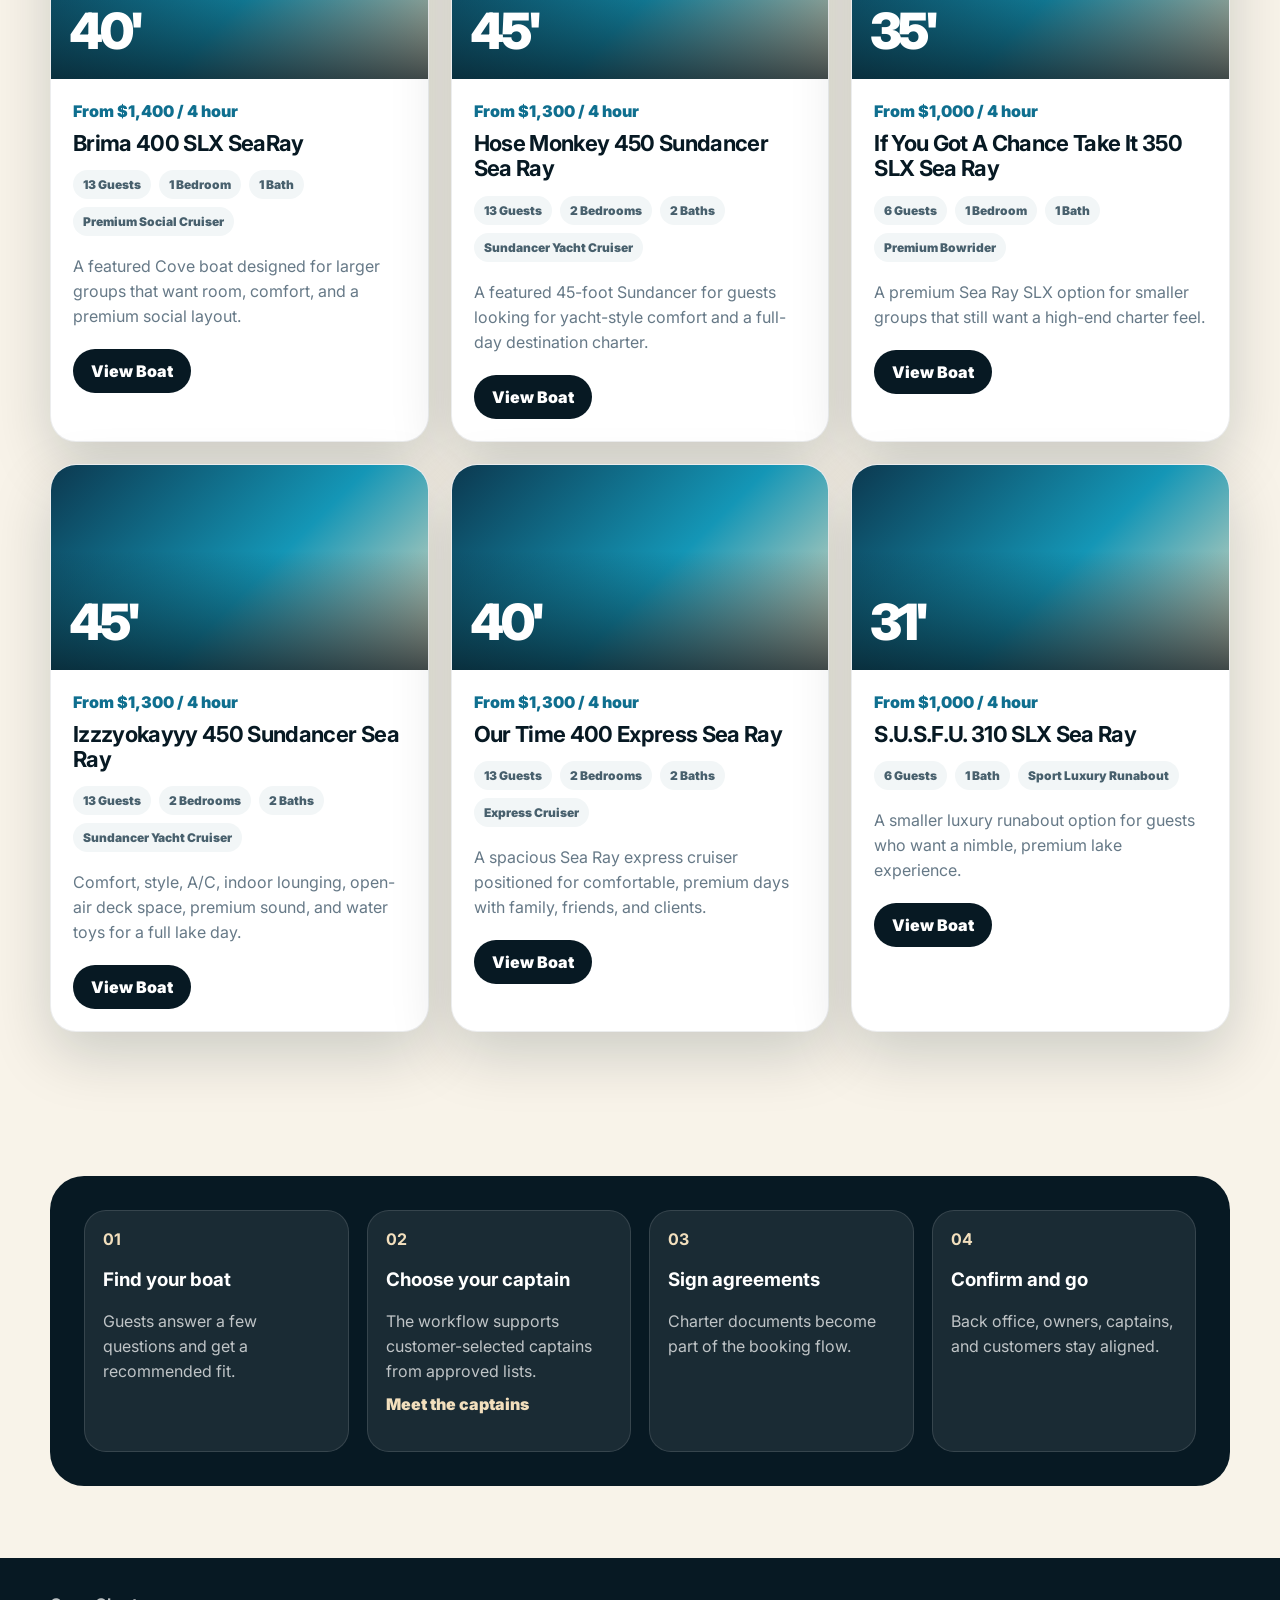
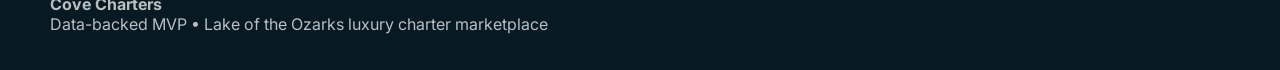
==== commit b1894c8f: "Simplify mobile public navigation" ====
--- a/index.html
+++ b/index.html
@@ -15,11 +15,11 @@
   <link href="https://fonts.googleapis.com/css2?family=Inter:wght@400;600;700;800;900&display=swap" rel="stylesheet">
   <script type="application/ld+json">{"@context":"https://schema.org","@type":"LocalBusiness","name":"Cove Charters","description":"Premium Lake of the Ozarks boat charter marketplace with approved captains and back-office booking support.","url":"https://jeffrwinters.github.io/Cove-Charters/","areaServed":"Lake of the Ozarks","serviceType":"Boat charter"}</script>
   <style>
-    :root{--navy:#071923;--water:#0f6f8f;--sand:#f2dfbd;--ink:#10212b;--muted:#667987;--bg:#f8f3e9;--radius:26px;--shadow:0 22px 60px rgba(7,25,35,.18)}*{box-sizing:border-box}body{margin:0;font-family:Inter,system-ui,sans-serif;color:var(--ink);background:var(--bg)}a{text-decoration:none;color:inherit}.wrap{width:min(1180px,calc(100% - 36px));margin:auto}.hero{min-height:86vh;color:white;background:linear-gradient(90deg,rgba(7,25,35,.92),rgba(7,25,35,.62)),url("assets/hero-yacht.png") center/cover no-repeat}.nav{position:fixed;z-index:10;top:16px;left:50%;transform:translateX(-50%);width:min(1180px,calc(100% - 36px));display:flex;justify-content:space-between;align-items:center;padding:14px 18px;border-radius:999px;background:rgba(7,25,35,.78);backdrop-filter:blur(14px)}.brand{font-weight:900;letter-spacing:.08em;text-transform:uppercase;color:white;text-shadow:0 1px 10px rgba(0,0,0,.35)}.links{display:flex;gap:18px;align-items:center;font-weight:800;font-size:14px}.links a:not(.btn){color:#f5fbfd;text-shadow:0 1px 8px rgba(0,0,0,.35)}.links a:not(.btn):hover,.links a:not(.btn):focus-visible{color:white;background:rgba(255,255,255,.1)}.btn{display:inline-flex;align-items:center;justify-content:center;min-height:44px;padding:0 18px;border-radius:999px;background:var(--sand);color:var(--navy);font-weight:900;border:0}.btn.dark{background:var(--navy);color:white}.btn.light{background:#eef4f5;color:var(--navy)}.hero .wrap{padding:150px 0 115px}.eyebrow{display:inline-flex;padding:8px 13px;border:1px solid rgba(255,255,255,.25);border-radius:999px;background:rgba(255,255,255,.09);font-size:12px;font-weight:900;letter-spacing:.1em;text-transform:uppercase;color:#dff7fb}h1{font-size:clamp(48px,8vw,88px);line-height:.9;letter-spacing:-.07em;max-width:760px;margin:24px 0}.hero p{font-size:clamp(17px,2vw,21px);line-height:1.65;color:rgba(255,255,255,.86);max-width:660px}.actions{display:flex;gap:12px;flex-wrap:wrap;margin-top:28px}.section{padding:72px 0}.section-head{display:flex;justify-content:space-between;gap:24px;align-items:end;margin-bottom:28px}.kicker{font-size:12px;font-weight:900;color:var(--water);letter-spacing:.12em;text-transform:uppercase;margin-bottom:10px}h2{font-size:clamp(34px,5vw,58px);line-height:.95;letter-spacing:-.055em;margin:0;color:var(--navy)}.section-head p{color:var(--muted);line-height:1.6;max-width:430px;margin:0}.finder{display:grid;grid-template-columns:.9fr 1.1fr;gap:24px}.panel,.boat-card{background:white;border:1px solid rgba(16,33,43,.08);border-radius:var(--radius);box-shadow:var(--shadow);overflow:hidden}.boat-card{cursor:pointer;transition:transform .16s ease,border-color .16s ease,box-shadow .16s ease}.boat-card:hover,.boat-card:focus-visible{transform:translateY(-2px);border-color:rgba(15,111,143,.35);box-shadow:0 24px 64px rgba(7,25,35,.22);outline:0}.panel{padding:28px}.panel.navy{background:var(--navy);color:white}.panel.navy h2{color:white}.panel.navy p{color:rgba(255,255,255,.72);line-height:1.65}.choices{display:grid;gap:22px}.choice-label{font-weight:900;margin-bottom:10px}.chips{display:flex;gap:8px;flex-wrap:wrap}.chip{border:1px solid #d7e5ea;background:white;color:var(--navy);padding:10px 13px;border-radius:999px;font-weight:800;cursor:pointer}.chip.active{background:var(--sand);border-color:var(--sand)}.match{display:none;margin-top:24px;padding:18px;border-radius:20px;background:#f3fbfc;border:1px solid rgba(15,111,143,.16)}.match.show{display:block}.match h3{font-size:25px;letter-spacing:-.04em;margin:6px 0;color:var(--navy)}.match p{color:var(--muted);line-height:1.55}.meta{display:flex;gap:8px;flex-wrap:wrap;margin:12px 0}.meta span,.specs li{padding:7px 10px;border-radius:999px;background:#f2f6f7;color:#48606d;font-size:12px;font-weight:900}.boat-grid{display:grid;grid-template-columns:repeat(3,minmax(0,1fr));gap:22px}.boat-art{min-height:205px;background:linear-gradient(135deg,#0c3950,#1496b6 55%,#f2dfbd);position:relative;display:flex;align-items:end;padding:18px;color:white;overflow:hidden}.boat-cover-img{position:absolute;inset:0;width:100%;height:100%;object-fit:cover;object-position:var(--cover-x,50%) var(--cover-y,50%);transform:scale(var(--cover-zoom,1));transform-origin:center}.boat-art:after{content:"";position:absolute;inset:auto 0 0 0;height:58%;background:linear-gradient(180deg,transparent,rgba(7,25,35,.76))}.length{position:relative;z-index:1;font-size:50px;font-weight:900;letter-spacing:-.08em}.badge{position:absolute;z-index:2;top:14px;left:14px;background:var(--sand);color:var(--navy);padding:7px 11px;border-radius:999px;font-size:11px;font-weight:900;text-transform:uppercase}.boat-body{padding:22px;display:flex;flex-direction:column;min-height:290px}.price{color:var(--water);font-weight:900;margin-bottom:10px}.boat-card h3{font-size:22px;line-height:1.15;margin:0 0 14px;color:var(--navy);letter-spacing:-.03em}.specs{display:flex;flex-wrap:wrap;gap:8px;margin:0 0 18px;padding:0;list-style:none}.boat-body p{color:var(--muted);line-height:1.56;margin:0 0 20px;flex:1}.card-actions{display:flex;gap:10px;margin-top:auto}.loading{grid-column:1/-1;background:white;border-radius:22px;padding:26px;color:var(--muted);box-shadow:var(--shadow)}.process{display:grid;grid-template-columns:repeat(4,1fr);gap:18px;background:var(--navy);color:white;border-radius:34px;padding:34px}.step{padding:18px;border-radius:22px;background:rgba(255,255,255,.08);border:1px solid rgba(255,255,255,.12)}.step strong{color:var(--sand)}.step p{color:rgba(255,255,255,.72);line-height:1.55}.step-link{display:inline-block;margin-top:8px;color:var(--sand);font-weight:900}footer{background:var(--navy);color:rgba(255,255,255,.72);padding:36px 0}@media(max-width:900px){.finder,.boat-grid{grid-template-columns:1fr 1fr}.process{grid-template-columns:1fr 1fr}.section-head{display:block}.section-head p{margin-top:12px}.nav{align-items:flex-start;border-radius:24px;flex-wrap:wrap;gap:10px}.links{width:100%;gap:8px;overflow-x:auto;padding-bottom:2px;scrollbar-width:none}.links::-webkit-scrollbar{display:none}.links a:not(.btn){display:inline-flex;align-items:center;min-height:38px;padding:0 10px;border-radius:999px;background:rgba(255,255,255,.1);white-space:nowrap}.links .btn{min-height:38px;white-space:nowrap}}@media(max-width:620px){.finder,.boat-grid,.process{grid-template-columns:1fr}.hero .wrap{padding-top:145px}.nav{top:10px}.actions .btn{width:100%}}
+    :root{--navy:#071923;--water:#0f6f8f;--sand:#f2dfbd;--ink:#10212b;--muted:#667987;--bg:#f8f3e9;--radius:26px;--shadow:0 22px 60px rgba(7,25,35,.18)}*{box-sizing:border-box}body{margin:0;font-family:Inter,system-ui,sans-serif;color:var(--ink);background:var(--bg)}a{text-decoration:none;color:inherit}.wrap{width:min(1180px,calc(100% - 36px));margin:auto}.hero{min-height:86vh;color:white;background:linear-gradient(90deg,rgba(7,25,35,.92),rgba(7,25,35,.62)),url("assets/hero-yacht.png") center/cover no-repeat}.nav{position:fixed;z-index:10;top:16px;left:50%;transform:translateX(-50%);width:min(1180px,calc(100% - 36px));display:flex;justify-content:space-between;align-items:center;padding:14px 18px;border-radius:999px;background:rgba(7,25,35,.78);backdrop-filter:blur(14px)}.brand{font-weight:900;letter-spacing:.08em;text-transform:uppercase;color:white;text-shadow:0 1px 10px rgba(0,0,0,.35)}.links{display:flex;gap:18px;align-items:center;font-weight:800;font-size:14px}.links a:not(.btn){color:#f5fbfd;text-shadow:0 1px 8px rgba(0,0,0,.35)}.links a:not(.btn):hover,.links a:not(.btn):focus-visible{color:white;background:rgba(255,255,255,.1)}.mobile-book,.more-menu{display:none}.btn{display:inline-flex;align-items:center;justify-content:center;min-height:44px;padding:0 18px;border-radius:999px;background:var(--sand);color:var(--navy);font-weight:900;border:0}.btn.dark{background:var(--navy);color:white}.btn.light{background:#eef4f5;color:var(--navy)}.hero .wrap{padding:150px 0 115px}.eyebrow{display:inline-flex;padding:8px 13px;border:1px solid rgba(255,255,255,.25);border-radius:999px;background:rgba(255,255,255,.09);font-size:12px;font-weight:900;letter-spacing:.1em;text-transform:uppercase;color:#dff7fb}h1{font-size:clamp(48px,8vw,88px);line-height:.9;letter-spacing:-.07em;max-width:760px;margin:24px 0}.hero p{font-size:clamp(17px,2vw,21px);line-height:1.65;color:rgba(255,255,255,.86);max-width:660px}.actions{display:flex;gap:12px;flex-wrap:wrap;margin-top:28px}.section{padding:72px 0}.section-head{display:flex;justify-content:space-between;gap:24px;align-items:end;margin-bottom:28px}.kicker{font-size:12px;font-weight:900;color:var(--water);letter-spacing:.12em;text-transform:uppercase;margin-bottom:10px}h2{font-size:clamp(34px,5vw,58px);line-height:.95;letter-spacing:-.055em;margin:0;color:var(--navy)}.section-head p{color:var(--muted);line-height:1.6;max-width:430px;margin:0}.finder{display:grid;grid-template-columns:.9fr 1.1fr;gap:24px}.panel,.boat-card{background:white;border:1px solid rgba(16,33,43,.08);border-radius:var(--radius);box-shadow:var(--shadow);overflow:hidden}.boat-card{cursor:pointer;transition:transform .16s ease,border-color .16s ease,box-shadow .16s ease}.boat-card:hover,.boat-card:focus-visible{transform:translateY(-2px);border-color:rgba(15,111,143,.35);box-shadow:0 24px 64px rgba(7,25,35,.22);outline:0}.panel{padding:28px}.panel.navy{background:var(--navy);color:white}.panel.navy h2{color:white}.panel.navy p{color:rgba(255,255,255,.72);line-height:1.65}.choices{display:grid;gap:22px}.choice-label{font-weight:900;margin-bottom:10px}.chips{display:flex;gap:8px;flex-wrap:wrap}.chip{border:1px solid #d7e5ea;background:white;color:var(--navy);padding:10px 13px;border-radius:999px;font-weight:800;cursor:pointer}.chip.active{background:var(--sand);border-color:var(--sand)}.match{display:none;margin-top:24px;padding:18px;border-radius:20px;background:#f3fbfc;border:1px solid rgba(15,111,143,.16)}.match.show{display:block}.match h3{font-size:25px;letter-spacing:-.04em;margin:6px 0;color:var(--navy)}.match p{color:var(--muted);line-height:1.55}.meta{display:flex;gap:8px;flex-wrap:wrap;margin:12px 0}.meta span,.specs li{padding:7px 10px;border-radius:999px;background:#f2f6f7;color:#48606d;font-size:12px;font-weight:900}.boat-grid{display:grid;grid-template-columns:repeat(3,minmax(0,1fr));gap:22px}.boat-art{min-height:205px;background:linear-gradient(135deg,#0c3950,#1496b6 55%,#f2dfbd);position:relative;display:flex;align-items:end;padding:18px;color:white;overflow:hidden}.boat-cover-img{position:absolute;inset:0;width:100%;height:100%;object-fit:cover;object-position:var(--cover-x,50%) var(--cover-y,50%);transform:scale(var(--cover-zoom,1));transform-origin:center}.boat-art:after{content:"";position:absolute;inset:auto 0 0 0;height:58%;background:linear-gradient(180deg,transparent,rgba(7,25,35,.76))}.length{position:relative;z-index:1;font-size:50px;font-weight:900;letter-spacing:-.08em}.badge{position:absolute;z-index:2;top:14px;left:14px;background:var(--sand);color:var(--navy);padding:7px 11px;border-radius:999px;font-size:11px;font-weight:900;text-transform:uppercase}.boat-body{padding:22px;display:flex;flex-direction:column;min-height:290px}.price{color:var(--water);font-weight:900;margin-bottom:10px}.boat-card h3{font-size:22px;line-height:1.15;margin:0 0 14px;color:var(--navy);letter-spacing:-.03em}.specs{display:flex;flex-wrap:wrap;gap:8px;margin:0 0 18px;padding:0;list-style:none}.boat-body p{color:var(--muted);line-height:1.56;margin:0 0 20px;flex:1}.card-actions{display:flex;gap:10px;margin-top:auto}.loading{grid-column:1/-1;background:white;border-radius:22px;padding:26px;color:var(--muted);box-shadow:var(--shadow)}.process{display:grid;grid-template-columns:repeat(4,1fr);gap:18px;background:var(--navy);color:white;border-radius:34px;padding:34px}.step{padding:18px;border-radius:22px;background:rgba(255,255,255,.08);border:1px solid rgba(255,255,255,.12)}.step strong{color:var(--sand)}.step p{color:rgba(255,255,255,.72);line-height:1.55}.step-link{display:inline-block;margin-top:8px;color:var(--sand);font-weight:900}footer{background:var(--navy);color:rgba(255,255,255,.72);padding:36px 0}@media(max-width:900px){.finder,.boat-grid{grid-template-columns:1fr 1fr}.process{grid-template-columns:1fr 1fr}.section-head{display:block}.section-head p{margin-top:12px}.nav{align-items:flex-start;border-radius:24px;flex-wrap:wrap;gap:10px}.links{width:100%;gap:8px;overflow:visible;padding-bottom:0}.links a:not(.btn),.more-menu summary{display:inline-flex;align-items:center;min-height:38px;padding:0 10px;border-radius:999px;background:rgba(255,255,255,.1);color:#f5fbfd;white-space:nowrap}.links .btn{min-height:38px;white-space:nowrap}.desktop-link,.desktop-cta{display:none!important}.mobile-book,.more-menu{display:inline-flex}.more-menu{position:relative}.more-menu summary{list-style:none;cursor:pointer;font-weight:900}.more-menu summary::-webkit-details-marker{display:none}.more-menu[open] summary{background:rgba(255,255,255,.18);color:white}.more-menu-panel{position:absolute;right:0;top:calc(100% + 8px);display:grid;gap:6px;min-width:170px;padding:8px;border-radius:18px;background:rgba(7,25,35,.96);border:1px solid rgba(255,255,255,.14);box-shadow:0 18px 42px rgba(7,25,35,.28)}.more-menu-panel a{padding:10px 12px;border-radius:12px;color:white!important;background:transparent!important;text-shadow:none!important}.more-menu-panel a:hover,.more-menu-panel a:focus-visible{background:rgba(255,255,255,.1)!important}}@media(max-width:620px){.finder,.boat-grid,.process{grid-template-columns:1fr}.hero .wrap{padding-top:145px}.nav{top:10px}.actions .btn{width:100%}}
   </style>
 </head>
 <body>
-  <nav class="nav"><a class="brand" href="#top">Cove Charters</a><div class="links"><a href="#boats">Boats</a><a href="#finder">Concierge</a><a href="#process">How It Works</a><a href="admin.html">Owners</a><a class="btn" href="#finder">Find My Boat</a></div></nav>
+  <nav class="nav"><a class="brand" href="#top">Cove Charters</a><div class="links"><a href="#boats">Boats</a><a href="#finder">Concierge</a><a class="btn mobile-book" href="#finder">Book</a><a class="desktop-link" href="#process">How It Works</a><a class="desktop-link" href="admin.html">Owners</a><a class="btn desktop-cta" href="#finder">Find My Boat</a><details class="more-menu"><summary>Menu</summary><div class="more-menu-panel"><a href="#process">How It Works</a><a href="captains.html">Captains</a><a href="admin.html">Owners</a></div></details></div></nav>
   <header class="hero" id="top"><div class="wrap"><span class="eyebrow">Lake of the Ozarks • Luxury Charters</span><h1>Upscale boat days, handled beautifully.</h1><p>Cove Charters helps guests browse premium Lake of the Ozarks boats, choose the right captain, and reserve a polished day on the water without the operational mess behind the scenes.</p><div class="actions"><a class="btn" href="#finder">Start with Cove Concierge</a><a class="btn light" href="#boats">Explore the Fleet</a></div></div></header>
   <main>
     <section class="section wrap" id="finder"><div class="finder"><div class="panel navy"><div class="kicker" style="color:var(--sand)">Boat Finder</div><h2>A few clicks to the right charter.</h2><p>The matcher now uses live Cove API boat records from D1. As inventory grows, the public site can recommend boats without hard-coded cards.</p></div><div class="panel"><div class="choices"><div><div class="choice-label">What kind of day are you planning?</div><div class="chips" data-question="occasion"><button class="chip" data-value="party">Party / Cove Day</button><button class="chip" data-value="family">Family Day</button><button class="chip" data-value="premium">Premium Yacht Feel</button><button class="chip" data-value="small">Small Group Cruise</button></div></div><div><div class="choice-label">How many guests are coming?</div><div class="chips" data-question="guests"><button class="chip" data-value="6">Up to 6</button><button class="chip" data-value="13">7 to 13</button></div></div><div><div class="choice-label">What matters most?</div><div class="chips" data-question="priority"><button class="chip" data-value="space">Maximum Space</button><button class="chip" data-value="value">Best Value</button><button class="chip" data-value="comfort">A/C + Cabin Comfort</button><button class="chip" data-value="sport">Sporty + Nimble</button></div></div></div><div class="match" id="matchCard"><div class="kicker">Recommended Match</div><h3 id="matchTitle">Finding your match</h3><p id="matchReason"></p><div class="meta" id="matchMeta"></div><a class="btn dark" id="matchLink" href="#boats">View This Boat</a></div><div class="actions"><button class="btn" id="matchButton" type="button">Show My Match</button></div></div></div></section>
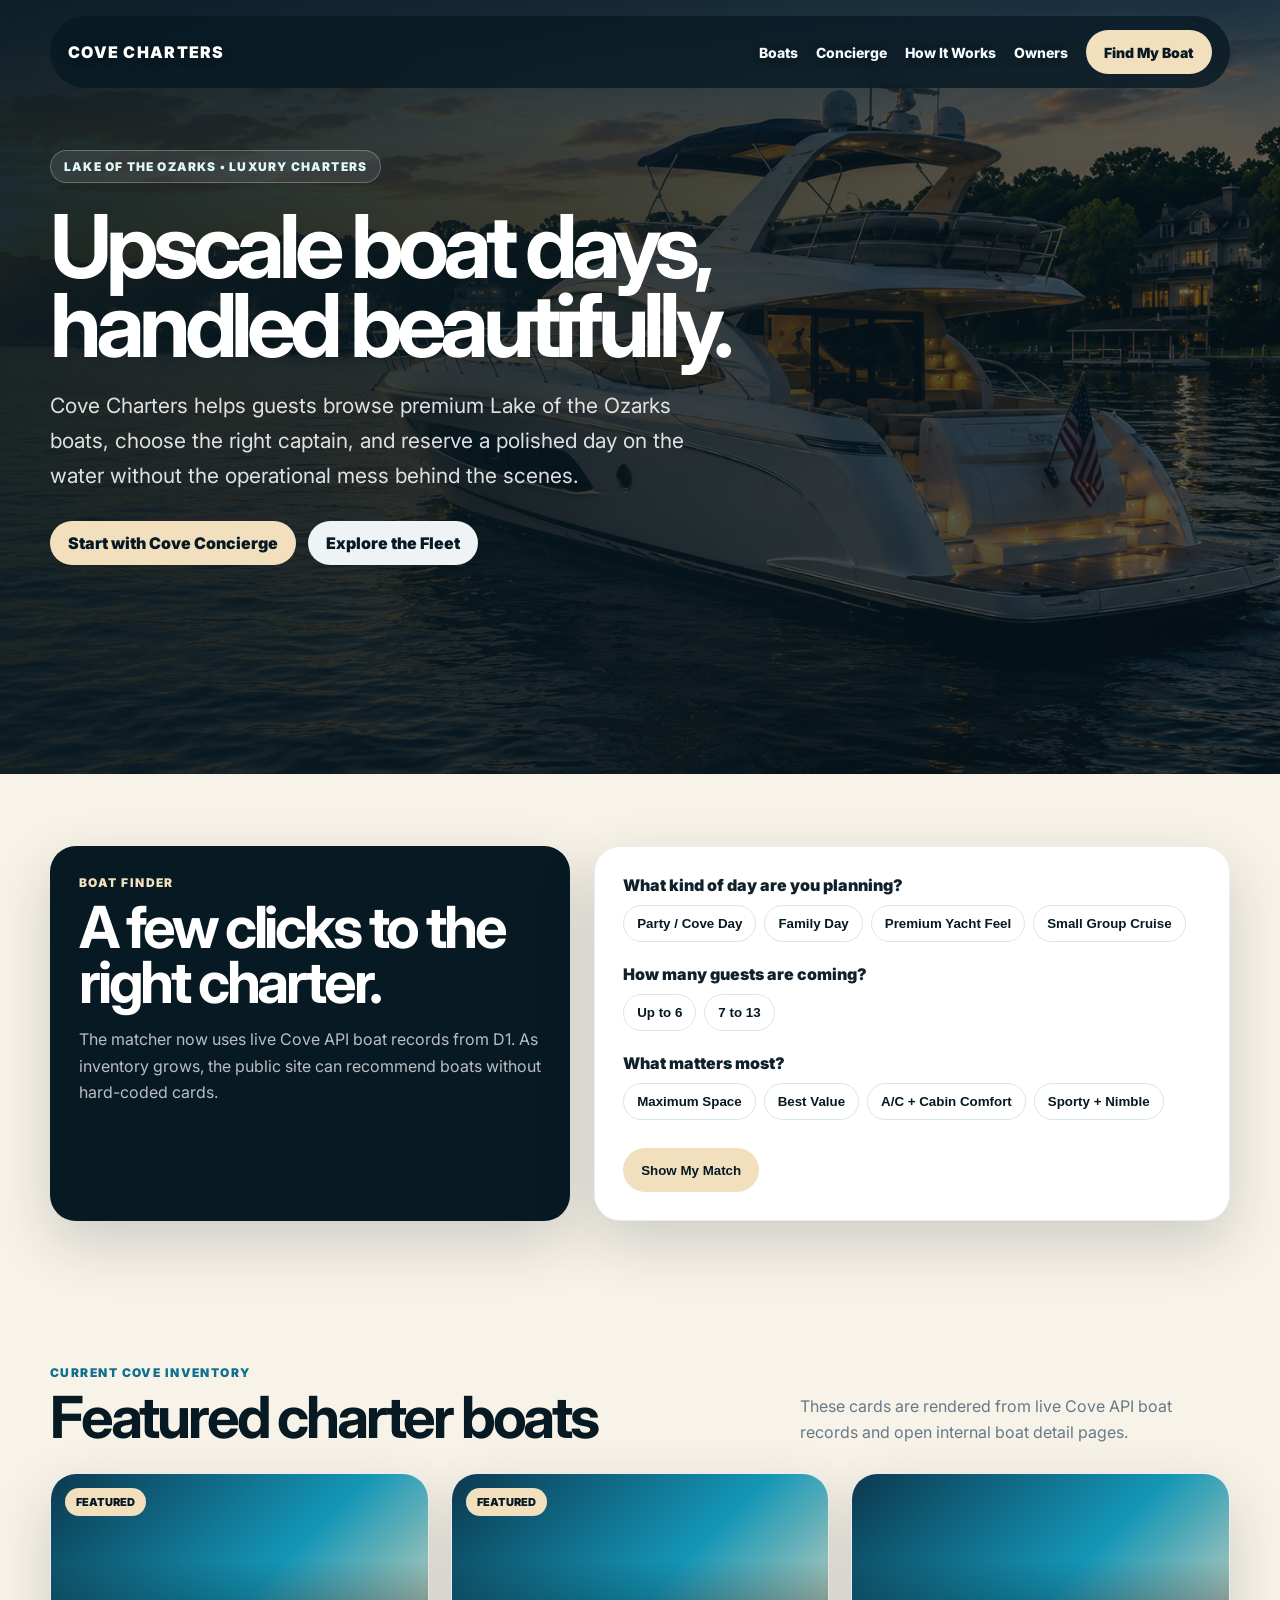
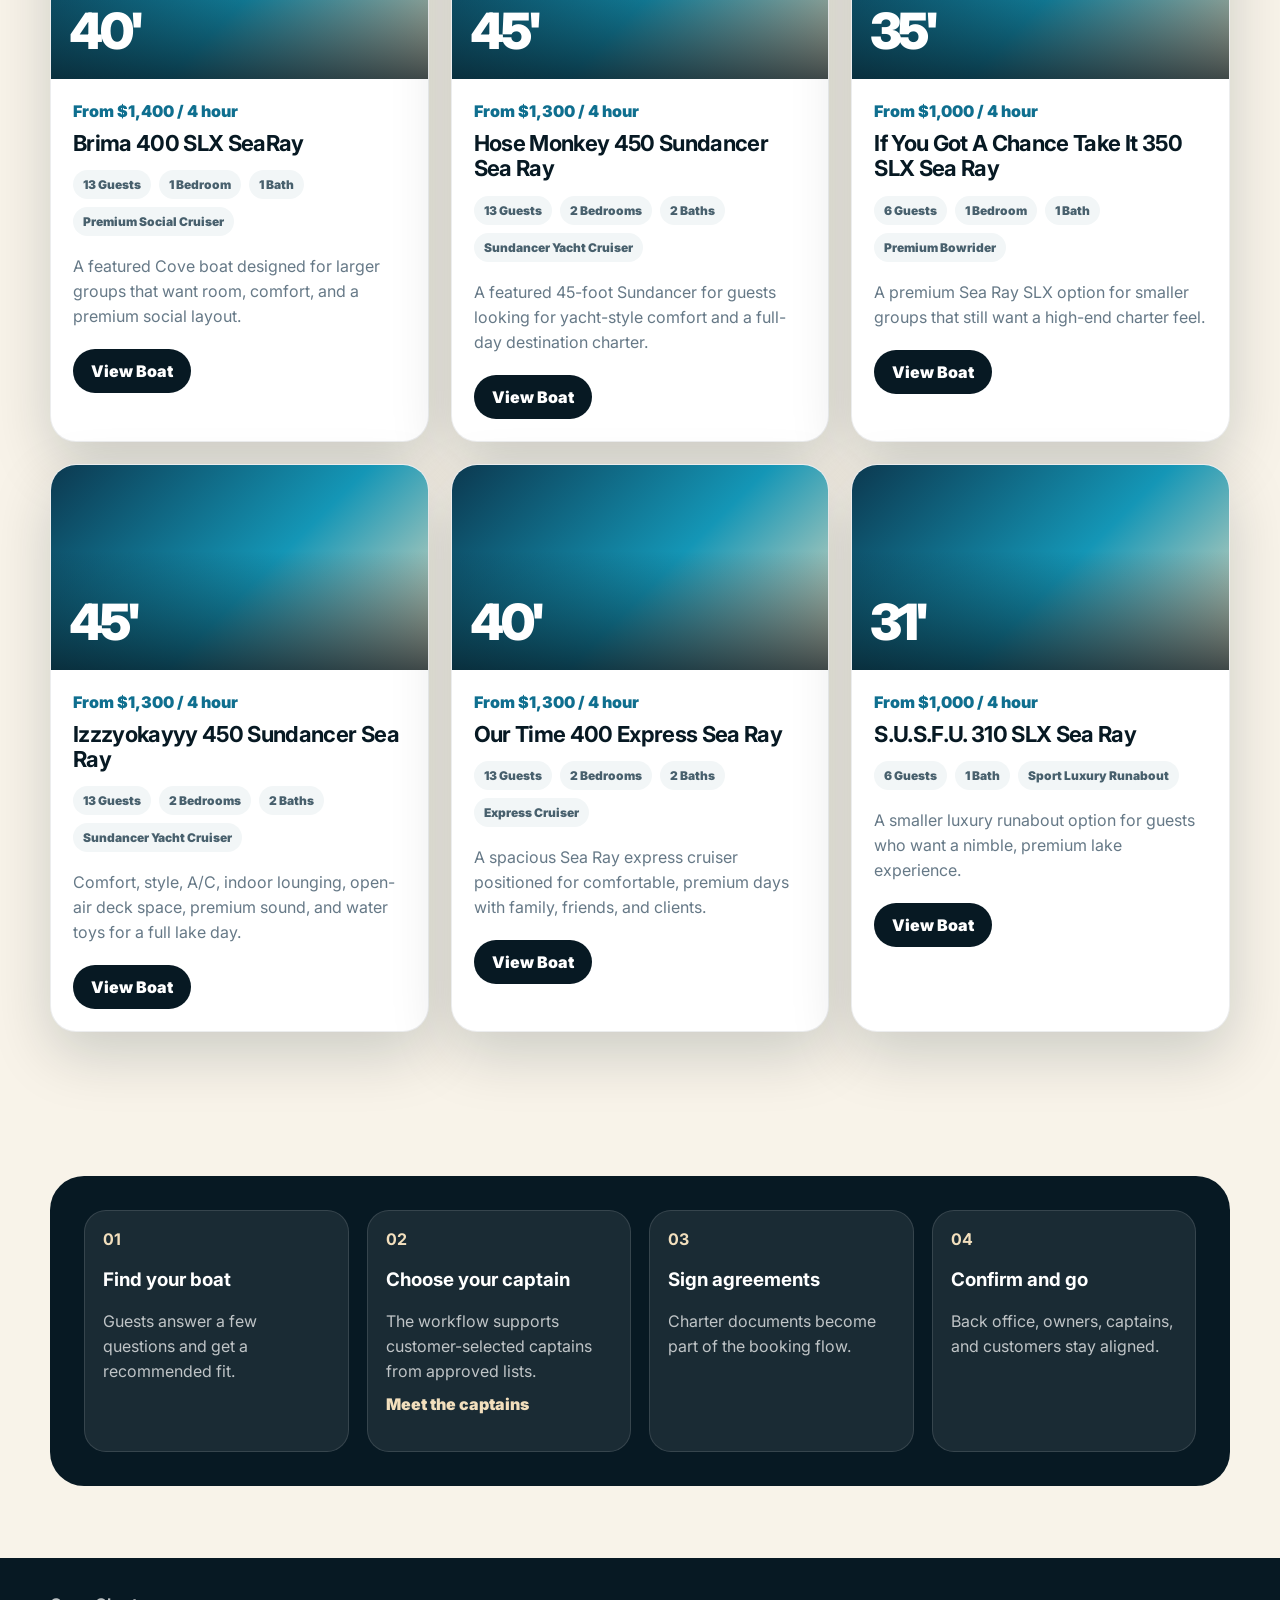
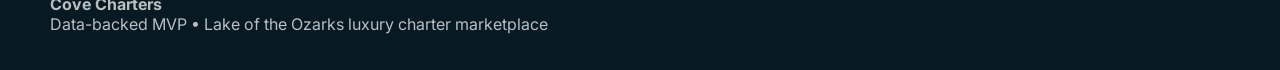
==== commit f74a97a5: "Fix customer mobile menu coverage" ====
--- a/index.html
+++ b/index.html
@@ -15,7 +15,7 @@
   <link href="https://fonts.googleapis.com/css2?family=Inter:wght@400;600;700;800;900&display=swap" rel="stylesheet">
   <script type="application/ld+json">{"@context":"https://schema.org","@type":"LocalBusiness","name":"Cove Charters","description":"Premium Lake of the Ozarks boat charter marketplace with approved captains and back-office booking support.","url":"https://jeffrwinters.github.io/Cove-Charters/","areaServed":"Lake of the Ozarks","serviceType":"Boat charter"}</script>
   <style>
-    :root{--navy:#071923;--water:#0f6f8f;--sand:#f2dfbd;--ink:#10212b;--muted:#667987;--bg:#f8f3e9;--radius:26px;--shadow:0 22px 60px rgba(7,25,35,.18)}*{box-sizing:border-box}body{margin:0;font-family:Inter,system-ui,sans-serif;color:var(--ink);background:var(--bg)}a{text-decoration:none;color:inherit}.wrap{width:min(1180px,calc(100% - 36px));margin:auto}.hero{min-height:86vh;color:white;background:linear-gradient(90deg,rgba(7,25,35,.92),rgba(7,25,35,.62)),url("assets/hero-yacht.png") center/cover no-repeat}.nav{position:fixed;z-index:10;top:16px;left:50%;transform:translateX(-50%);width:min(1180px,calc(100% - 36px));display:flex;justify-content:space-between;align-items:center;padding:14px 18px;border-radius:999px;background:rgba(7,25,35,.78);backdrop-filter:blur(14px)}.brand{font-weight:900;letter-spacing:.08em;text-transform:uppercase;color:white;text-shadow:0 1px 10px rgba(0,0,0,.35)}.links{display:flex;gap:18px;align-items:center;font-weight:800;font-size:14px}.links a:not(.btn){color:#f5fbfd;text-shadow:0 1px 8px rgba(0,0,0,.35)}.links a:not(.btn):hover,.links a:not(.btn):focus-visible{color:white;background:rgba(255,255,255,.1)}.mobile-book,.more-menu{display:none}.btn{display:inline-flex;align-items:center;justify-content:center;min-height:44px;padding:0 18px;border-radius:999px;background:var(--sand);color:var(--navy);font-weight:900;border:0}.btn.dark{background:var(--navy);color:white}.btn.light{background:#eef4f5;color:var(--navy)}.hero .wrap{padding:150px 0 115px}.eyebrow{display:inline-flex;padding:8px 13px;border:1px solid rgba(255,255,255,.25);border-radius:999px;background:rgba(255,255,255,.09);font-size:12px;font-weight:900;letter-spacing:.1em;text-transform:uppercase;color:#dff7fb}h1{font-size:clamp(48px,8vw,88px);line-height:.9;letter-spacing:-.07em;max-width:760px;margin:24px 0}.hero p{font-size:clamp(17px,2vw,21px);line-height:1.65;color:rgba(255,255,255,.86);max-width:660px}.actions{display:flex;gap:12px;flex-wrap:wrap;margin-top:28px}.section{padding:72px 0}.section-head{display:flex;justify-content:space-between;gap:24px;align-items:end;margin-bottom:28px}.kicker{font-size:12px;font-weight:900;color:var(--water);letter-spacing:.12em;text-transform:uppercase;margin-bottom:10px}h2{font-size:clamp(34px,5vw,58px);line-height:.95;letter-spacing:-.055em;margin:0;color:var(--navy)}.section-head p{color:var(--muted);line-height:1.6;max-width:430px;margin:0}.finder{display:grid;grid-template-columns:.9fr 1.1fr;gap:24px}.panel,.boat-card{background:white;border:1px solid rgba(16,33,43,.08);border-radius:var(--radius);box-shadow:var(--shadow);overflow:hidden}.boat-card{cursor:pointer;transition:transform .16s ease,border-color .16s ease,box-shadow .16s ease}.boat-card:hover,.boat-card:focus-visible{transform:translateY(-2px);border-color:rgba(15,111,143,.35);box-shadow:0 24px 64px rgba(7,25,35,.22);outline:0}.panel{padding:28px}.panel.navy{background:var(--navy);color:white}.panel.navy h2{color:white}.panel.navy p{color:rgba(255,255,255,.72);line-height:1.65}.choices{display:grid;gap:22px}.choice-label{font-weight:900;margin-bottom:10px}.chips{display:flex;gap:8px;flex-wrap:wrap}.chip{border:1px solid #d7e5ea;background:white;color:var(--navy);padding:10px 13px;border-radius:999px;font-weight:800;cursor:pointer}.chip.active{background:var(--sand);border-color:var(--sand)}.match{display:none;margin-top:24px;padding:18px;border-radius:20px;background:#f3fbfc;border:1px solid rgba(15,111,143,.16)}.match.show{display:block}.match h3{font-size:25px;letter-spacing:-.04em;margin:6px 0;color:var(--navy)}.match p{color:var(--muted);line-height:1.55}.meta{display:flex;gap:8px;flex-wrap:wrap;margin:12px 0}.meta span,.specs li{padding:7px 10px;border-radius:999px;background:#f2f6f7;color:#48606d;font-size:12px;font-weight:900}.boat-grid{display:grid;grid-template-columns:repeat(3,minmax(0,1fr));gap:22px}.boat-art{min-height:205px;background:linear-gradient(135deg,#0c3950,#1496b6 55%,#f2dfbd);position:relative;display:flex;align-items:end;padding:18px;color:white;overflow:hidden}.boat-cover-img{position:absolute;inset:0;width:100%;height:100%;object-fit:cover;object-position:var(--cover-x,50%) var(--cover-y,50%);transform:scale(var(--cover-zoom,1));transform-origin:center}.boat-art:after{content:"";position:absolute;inset:auto 0 0 0;height:58%;background:linear-gradient(180deg,transparent,rgba(7,25,35,.76))}.length{position:relative;z-index:1;font-size:50px;font-weight:900;letter-spacing:-.08em}.badge{position:absolute;z-index:2;top:14px;left:14px;background:var(--sand);color:var(--navy);padding:7px 11px;border-radius:999px;font-size:11px;font-weight:900;text-transform:uppercase}.boat-body{padding:22px;display:flex;flex-direction:column;min-height:290px}.price{color:var(--water);font-weight:900;margin-bottom:10px}.boat-card h3{font-size:22px;line-height:1.15;margin:0 0 14px;color:var(--navy);letter-spacing:-.03em}.specs{display:flex;flex-wrap:wrap;gap:8px;margin:0 0 18px;padding:0;list-style:none}.boat-body p{color:var(--muted);line-height:1.56;margin:0 0 20px;flex:1}.card-actions{display:flex;gap:10px;margin-top:auto}.loading{grid-column:1/-1;background:white;border-radius:22px;padding:26px;color:var(--muted);box-shadow:var(--shadow)}.process{display:grid;grid-template-columns:repeat(4,1fr);gap:18px;background:var(--navy);color:white;border-radius:34px;padding:34px}.step{padding:18px;border-radius:22px;background:rgba(255,255,255,.08);border:1px solid rgba(255,255,255,.12)}.step strong{color:var(--sand)}.step p{color:rgba(255,255,255,.72);line-height:1.55}.step-link{display:inline-block;margin-top:8px;color:var(--sand);font-weight:900}footer{background:var(--navy);color:rgba(255,255,255,.72);padding:36px 0}@media(max-width:900px){.finder,.boat-grid{grid-template-columns:1fr 1fr}.process{grid-template-columns:1fr 1fr}.section-head{display:block}.section-head p{margin-top:12px}.nav{align-items:flex-start;border-radius:24px;flex-wrap:wrap;gap:10px}.links{width:100%;gap:8px;overflow:visible;padding-bottom:0}.links a:not(.btn),.more-menu summary{display:inline-flex;align-items:center;min-height:38px;padding:0 10px;border-radius:999px;background:rgba(255,255,255,.1);color:#f5fbfd;white-space:nowrap}.links .btn{min-height:38px;white-space:nowrap}.desktop-link,.desktop-cta{display:none!important}.mobile-book,.more-menu{display:inline-flex}.more-menu{position:relative}.more-menu summary{list-style:none;cursor:pointer;font-weight:900}.more-menu summary::-webkit-details-marker{display:none}.more-menu[open] summary{background:rgba(255,255,255,.18);color:white}.more-menu-panel{position:absolute;right:0;top:calc(100% + 8px);display:grid;gap:6px;min-width:170px;padding:8px;border-radius:18px;background:rgba(7,25,35,.96);border:1px solid rgba(255,255,255,.14);box-shadow:0 18px 42px rgba(7,25,35,.28)}.more-menu-panel a{padding:10px 12px;border-radius:12px;color:white!important;background:transparent!important;text-shadow:none!important}.more-menu-panel a:hover,.more-menu-panel a:focus-visible{background:rgba(255,255,255,.1)!important}}@media(max-width:620px){.finder,.boat-grid,.process{grid-template-columns:1fr}.hero .wrap{padding-top:145px}.nav{top:10px}.actions .btn{width:100%}}
+    :root{--navy:#071923;--water:#0f6f8f;--sand:#f2dfbd;--ink:#10212b;--muted:#667987;--bg:#f8f3e9;--radius:26px;--shadow:0 22px 60px rgba(7,25,35,.18)}*{box-sizing:border-box}body{margin:0;font-family:Inter,system-ui,sans-serif;color:var(--ink);background:var(--bg)}a{text-decoration:none;color:inherit}.wrap{width:min(1180px,calc(100% - 36px));margin:auto}.hero{min-height:86vh;color:white;background:linear-gradient(90deg,rgba(7,25,35,.92),rgba(7,25,35,.62)),url("assets/hero-yacht.png") center/cover no-repeat}.nav{position:fixed;z-index:10;top:16px;left:50%;transform:translateX(-50%);width:min(1180px,calc(100% - 36px));display:flex;justify-content:space-between;align-items:center;padding:14px 18px;border-radius:999px;background:rgba(7,25,35,.78);backdrop-filter:blur(14px)}.brand{font-weight:900;letter-spacing:.08em;text-transform:uppercase;color:white;text-shadow:0 1px 10px rgba(0,0,0,.35)}.links{display:flex;gap:18px;align-items:center;font-weight:800;font-size:14px}.links a:not(.btn){color:#f5fbfd;text-shadow:0 1px 8px rgba(0,0,0,.35)}.links a:not(.btn):hover,.links a:not(.btn):focus-visible{color:white;background:rgba(255,255,255,.1)}.mobile-book,.more-menu{display:none!important}.btn{display:inline-flex;align-items:center;justify-content:center;min-height:44px;padding:0 18px;border-radius:999px;background:var(--sand);color:var(--navy);font-weight:900;border:0}.btn.dark{background:var(--navy);color:white}.btn.light{background:#eef4f5;color:var(--navy)}.hero .wrap{padding:150px 0 115px}.eyebrow{display:inline-flex;padding:8px 13px;border:1px solid rgba(255,255,255,.25);border-radius:999px;background:rgba(255,255,255,.09);font-size:12px;font-weight:900;letter-spacing:.1em;text-transform:uppercase;color:#dff7fb}h1{font-size:clamp(48px,8vw,88px);line-height:.9;letter-spacing:-.07em;max-width:760px;margin:24px 0}.hero p{font-size:clamp(17px,2vw,21px);line-height:1.65;color:rgba(255,255,255,.86);max-width:660px}.actions{display:flex;gap:12px;flex-wrap:wrap;margin-top:28px}.section{padding:72px 0}.section-head{display:flex;justify-content:space-between;gap:24px;align-items:end;margin-bottom:28px}.kicker{font-size:12px;font-weight:900;color:var(--water);letter-spacing:.12em;text-transform:uppercase;margin-bottom:10px}h2{font-size:clamp(34px,5vw,58px);line-height:.95;letter-spacing:-.055em;margin:0;color:var(--navy)}.section-head p{color:var(--muted);line-height:1.6;max-width:430px;margin:0}.finder{display:grid;grid-template-columns:.9fr 1.1fr;gap:24px}.panel,.boat-card{background:white;border:1px solid rgba(16,33,43,.08);border-radius:var(--radius);box-shadow:var(--shadow);overflow:hidden}.boat-card{cursor:pointer;transition:transform .16s ease,border-color .16s ease,box-shadow .16s ease}.boat-card:hover,.boat-card:focus-visible{transform:translateY(-2px);border-color:rgba(15,111,143,.35);box-shadow:0 24px 64px rgba(7,25,35,.22);outline:0}.panel{padding:28px}.panel.navy{background:var(--navy);color:white}.panel.navy h2{color:white}.panel.navy p{color:rgba(255,255,255,.72);line-height:1.65}.choices{display:grid;gap:22px}.choice-label{font-weight:900;margin-bottom:10px}.chips{display:flex;gap:8px;flex-wrap:wrap}.chip{border:1px solid #d7e5ea;background:white;color:var(--navy);padding:10px 13px;border-radius:999px;font-weight:800;cursor:pointer}.chip.active{background:var(--sand);border-color:var(--sand)}.match{display:none;margin-top:24px;padding:18px;border-radius:20px;background:#f3fbfc;border:1px solid rgba(15,111,143,.16)}.match.show{display:block}.match h3{font-size:25px;letter-spacing:-.04em;margin:6px 0;color:var(--navy)}.match p{color:var(--muted);line-height:1.55}.meta{display:flex;gap:8px;flex-wrap:wrap;margin:12px 0}.meta span,.specs li{padding:7px 10px;border-radius:999px;background:#f2f6f7;color:#48606d;font-size:12px;font-weight:900}.boat-grid{display:grid;grid-template-columns:repeat(3,minmax(0,1fr));gap:22px}.boat-art{min-height:205px;background:linear-gradient(135deg,#0c3950,#1496b6 55%,#f2dfbd);position:relative;display:flex;align-items:end;padding:18px;color:white;overflow:hidden}.boat-cover-img{position:absolute;inset:0;width:100%;height:100%;object-fit:cover;object-position:var(--cover-x,50%) var(--cover-y,50%);transform:scale(var(--cover-zoom,1));transform-origin:center}.boat-art:after{content:"";position:absolute;inset:auto 0 0 0;height:58%;background:linear-gradient(180deg,transparent,rgba(7,25,35,.76))}.length{position:relative;z-index:1;font-size:50px;font-weight:900;letter-spacing:-.08em}.badge{position:absolute;z-index:2;top:14px;left:14px;background:var(--sand);color:var(--navy);padding:7px 11px;border-radius:999px;font-size:11px;font-weight:900;text-transform:uppercase}.boat-body{padding:22px;display:flex;flex-direction:column;min-height:290px}.price{color:var(--water);font-weight:900;margin-bottom:10px}.boat-card h3{font-size:22px;line-height:1.15;margin:0 0 14px;color:var(--navy);letter-spacing:-.03em}.specs{display:flex;flex-wrap:wrap;gap:8px;margin:0 0 18px;padding:0;list-style:none}.boat-body p{color:var(--muted);line-height:1.56;margin:0 0 20px;flex:1}.card-actions{display:flex;gap:10px;margin-top:auto}.loading{grid-column:1/-1;background:white;border-radius:22px;padding:26px;color:var(--muted);box-shadow:var(--shadow)}.process{display:grid;grid-template-columns:repeat(4,1fr);gap:18px;background:var(--navy);color:white;border-radius:34px;padding:34px}.step{padding:18px;border-radius:22px;background:rgba(255,255,255,.08);border:1px solid rgba(255,255,255,.12)}.step strong{color:var(--sand)}.step p{color:rgba(255,255,255,.72);line-height:1.55}.step-link{display:inline-block;margin-top:8px;color:var(--sand);font-weight:900}footer{background:var(--navy);color:rgba(255,255,255,.72);padding:36px 0}@media(max-width:900px){.finder,.boat-grid{grid-template-columns:1fr 1fr}.process{grid-template-columns:1fr 1fr}.section-head{display:block}.section-head p{margin-top:12px}.nav{align-items:flex-start;border-radius:24px;flex-wrap:wrap;gap:10px}.links{width:100%;gap:8px;overflow:visible;padding-bottom:0}.links a:not(.btn),.more-menu summary{display:inline-flex;align-items:center;min-height:38px;padding:0 10px;border-radius:999px;background:rgba(255,255,255,.1);color:#f5fbfd;white-space:nowrap}.links .btn{min-height:38px;white-space:nowrap}.desktop-link,.desktop-cta{display:none!important}.mobile-book,.more-menu{display:inline-flex!important}.more-menu{position:relative}.more-menu summary{list-style:none;cursor:pointer;font-weight:900}.more-menu summary::-webkit-details-marker{display:none}.more-menu[open] summary{background:rgba(255,255,255,.18);color:white}.more-menu-panel{position:absolute;right:0;top:calc(100% + 8px);display:grid;gap:6px;min-width:170px;padding:8px;border-radius:18px;background:rgba(7,25,35,.96);border:1px solid rgba(255,255,255,.14);box-shadow:0 18px 42px rgba(7,25,35,.28)}.more-menu-panel a{padding:10px 12px;border-radius:12px;color:white!important;background:transparent!important;text-shadow:none!important}.more-menu-panel a:hover,.more-menu-panel a:focus-visible{background:rgba(255,255,255,.1)!important}}@media(max-width:620px){.finder,.boat-grid,.process{grid-template-columns:1fr}.hero .wrap{padding-top:145px}.nav{top:10px}.actions .btn{width:100%}}
   </style>
 </head>
 <body>
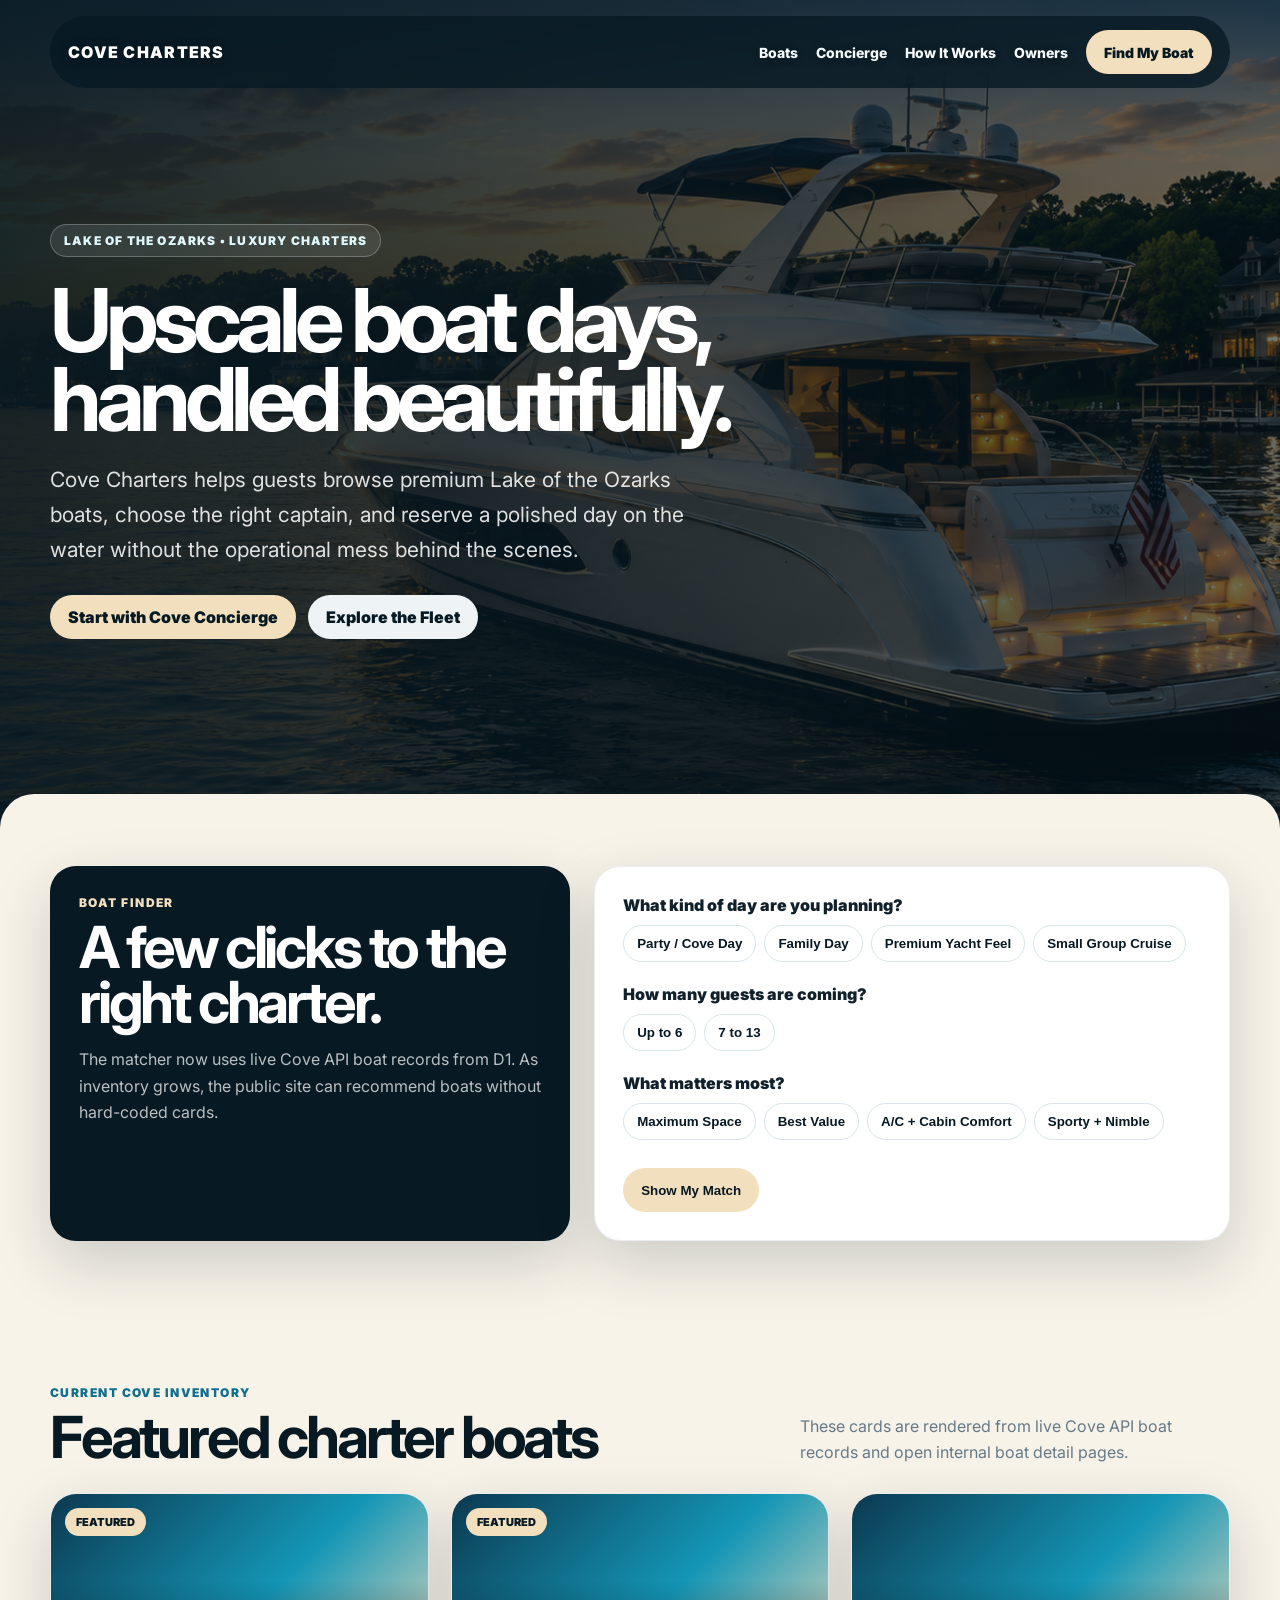
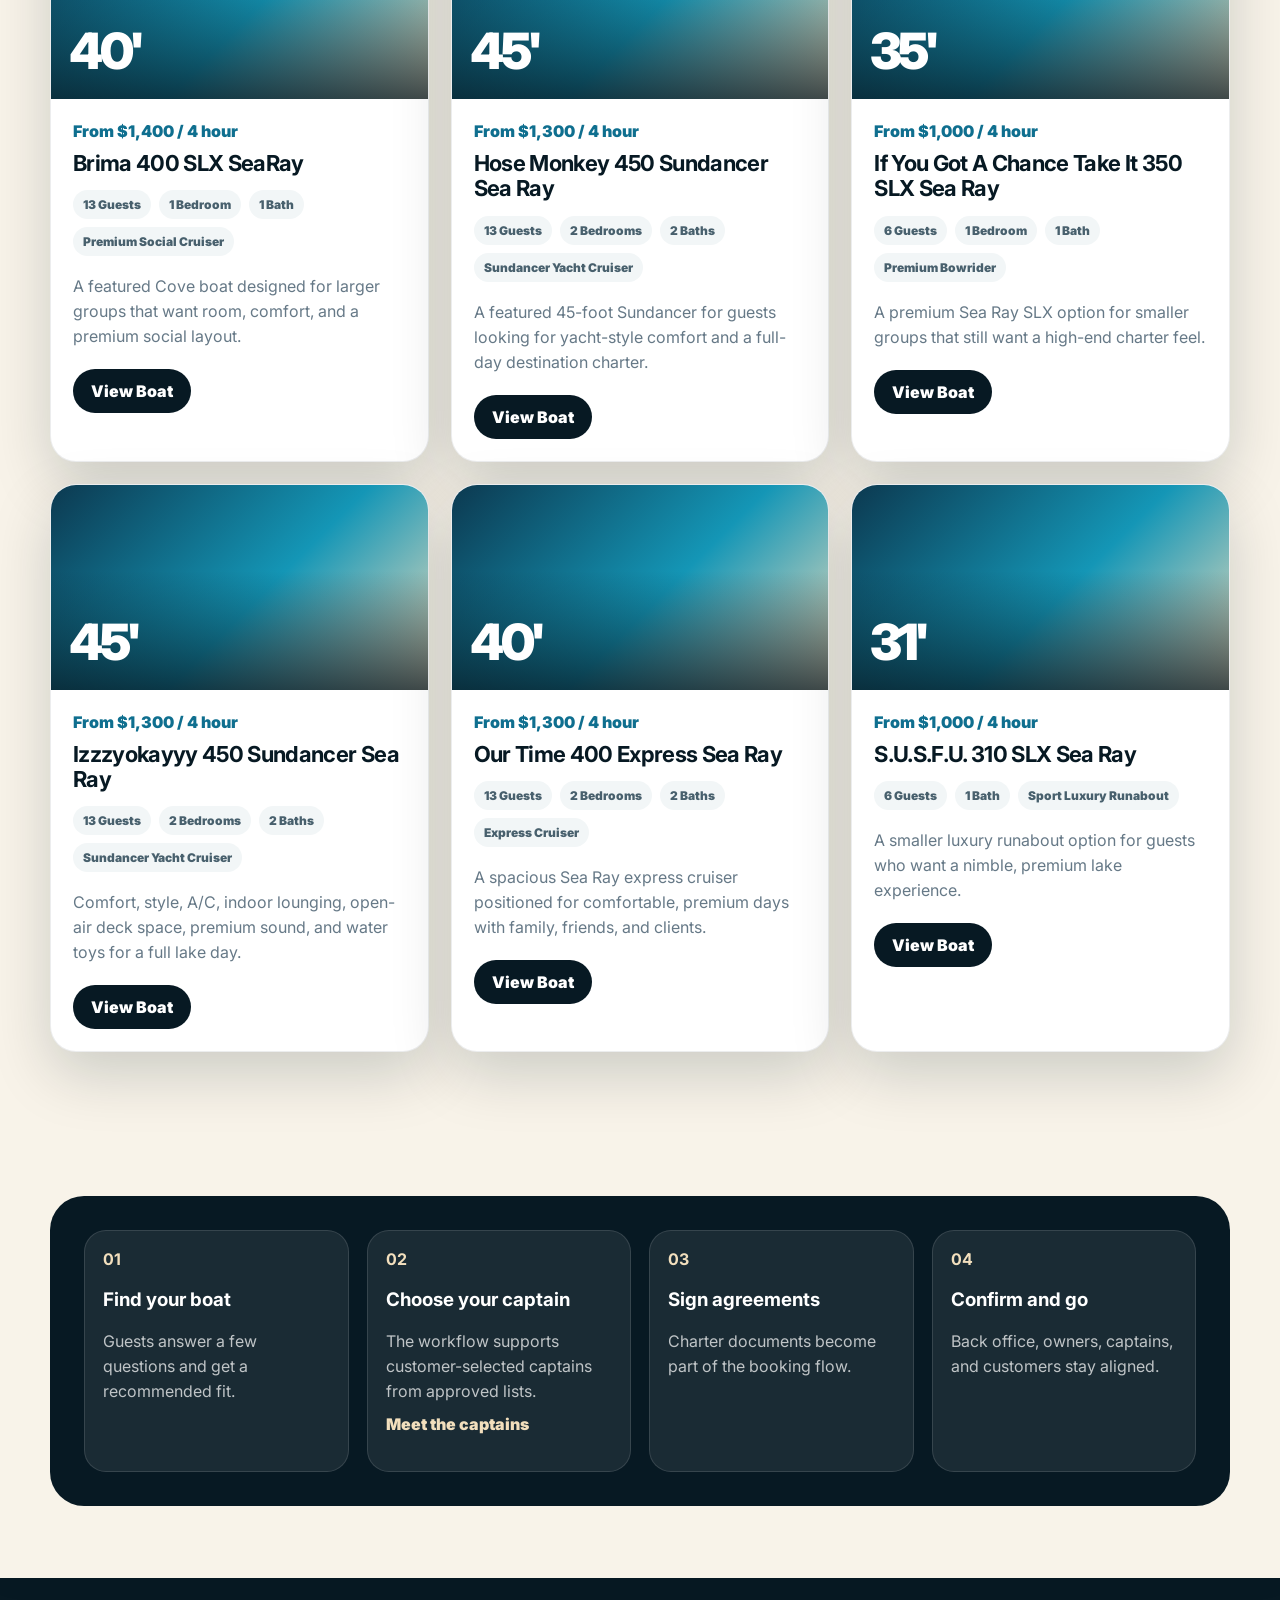
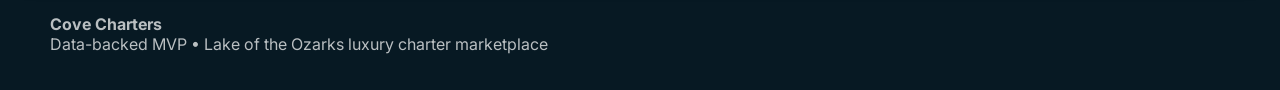
==== commit 77bba6aa: "Add boat model year and tax reporting polish" ====
--- a/index.html
+++ b/index.html
@@ -17,6 +17,11 @@
   <style>
     :root{--navy:#071923;--water:#0f6f8f;--sand:#f2dfbd;--ink:#10212b;--muted:#667987;--bg:#f8f3e9;--radius:26px;--shadow:0 22px 60px rgba(7,25,35,.18)}*{box-sizing:border-box}body{margin:0;font-family:Inter,system-ui,sans-serif;color:var(--ink);background:var(--bg)}a{text-decoration:none;color:inherit}.wrap{width:min(1180px,calc(100% - 36px));margin:auto}.hero{min-height:86vh;color:white;background:linear-gradient(90deg,rgba(7,25,35,.92),rgba(7,25,35,.62)),url("assets/hero-yacht.png") center/cover no-repeat}.nav{position:fixed;z-index:10;top:16px;left:50%;transform:translateX(-50%);width:min(1180px,calc(100% - 36px));display:flex;justify-content:space-between;align-items:center;padding:14px 18px;border-radius:999px;background:rgba(7,25,35,.78);backdrop-filter:blur(14px)}.brand{font-weight:900;letter-spacing:.08em;text-transform:uppercase;color:white;text-shadow:0 1px 10px rgba(0,0,0,.35)}.links{display:flex;gap:18px;align-items:center;font-weight:800;font-size:14px}.links a:not(.btn){color:#f5fbfd;text-shadow:0 1px 8px rgba(0,0,0,.35)}.links a:not(.btn):hover,.links a:not(.btn):focus-visible{color:white;background:rgba(255,255,255,.1)}.mobile-book,.more-menu{display:none!important}.btn{display:inline-flex;align-items:center;justify-content:center;min-height:44px;padding:0 18px;border-radius:999px;background:var(--sand);color:var(--navy);font-weight:900;border:0}.btn.dark{background:var(--navy);color:white}.btn.light{background:#eef4f5;color:var(--navy)}.hero .wrap{padding:150px 0 115px}.eyebrow{display:inline-flex;padding:8px 13px;border:1px solid rgba(255,255,255,.25);border-radius:999px;background:rgba(255,255,255,.09);font-size:12px;font-weight:900;letter-spacing:.1em;text-transform:uppercase;color:#dff7fb}h1{font-size:clamp(48px,8vw,88px);line-height:.9;letter-spacing:-.07em;max-width:760px;margin:24px 0}.hero p{font-size:clamp(17px,2vw,21px);line-height:1.65;color:rgba(255,255,255,.86);max-width:660px}.actions{display:flex;gap:12px;flex-wrap:wrap;margin-top:28px}.section{padding:72px 0}.section-head{display:flex;justify-content:space-between;gap:24px;align-items:end;margin-bottom:28px}.kicker{font-size:12px;font-weight:900;color:var(--water);letter-spacing:.12em;text-transform:uppercase;margin-bottom:10px}h2{font-size:clamp(34px,5vw,58px);line-height:.95;letter-spacing:-.055em;margin:0;color:var(--navy)}.section-head p{color:var(--muted);line-height:1.6;max-width:430px;margin:0}.finder{display:grid;grid-template-columns:.9fr 1.1fr;gap:24px}.panel,.boat-card{background:white;border:1px solid rgba(16,33,43,.08);border-radius:var(--radius);box-shadow:var(--shadow);overflow:hidden}.boat-card{cursor:pointer;transition:transform .16s ease,border-color .16s ease,box-shadow .16s ease}.boat-card:hover,.boat-card:focus-visible{transform:translateY(-2px);border-color:rgba(15,111,143,.35);box-shadow:0 24px 64px rgba(7,25,35,.22);outline:0}.panel{padding:28px}.panel.navy{background:var(--navy);color:white}.panel.navy h2{color:white}.panel.navy p{color:rgba(255,255,255,.72);line-height:1.65}.choices{display:grid;gap:22px}.choice-label{font-weight:900;margin-bottom:10px}.chips{display:flex;gap:8px;flex-wrap:wrap}.chip{border:1px solid #d7e5ea;background:white;color:var(--navy);padding:10px 13px;border-radius:999px;font-weight:800;cursor:pointer}.chip.active{background:var(--sand);border-color:var(--sand)}.match{display:none;margin-top:24px;padding:18px;border-radius:20px;background:#f3fbfc;border:1px solid rgba(15,111,143,.16)}.match.show{display:block}.match h3{font-size:25px;letter-spacing:-.04em;margin:6px 0;color:var(--navy)}.match p{color:var(--muted);line-height:1.55}.meta{display:flex;gap:8px;flex-wrap:wrap;margin:12px 0}.meta span,.specs li{padding:7px 10px;border-radius:999px;background:#f2f6f7;color:#48606d;font-size:12px;font-weight:900}.boat-grid{display:grid;grid-template-columns:repeat(3,minmax(0,1fr));gap:22px}.boat-art{min-height:205px;background:linear-gradient(135deg,#0c3950,#1496b6 55%,#f2dfbd);position:relative;display:flex;align-items:end;padding:18px;color:white;overflow:hidden}.boat-cover-img{position:absolute;inset:0;width:100%;height:100%;object-fit:cover;object-position:var(--cover-x,50%) var(--cover-y,50%);transform:scale(var(--cover-zoom,1));transform-origin:center}.boat-art:after{content:"";position:absolute;inset:auto 0 0 0;height:58%;background:linear-gradient(180deg,transparent,rgba(7,25,35,.76))}.length{position:relative;z-index:1;font-size:50px;font-weight:900;letter-spacing:-.08em}.badge{position:absolute;z-index:2;top:14px;left:14px;background:var(--sand);color:var(--navy);padding:7px 11px;border-radius:999px;font-size:11px;font-weight:900;text-transform:uppercase}.boat-body{padding:22px;display:flex;flex-direction:column;min-height:290px}.price{color:var(--water);font-weight:900;margin-bottom:10px}.boat-card h3{font-size:22px;line-height:1.15;margin:0 0 14px;color:var(--navy);letter-spacing:-.03em}.specs{display:flex;flex-wrap:wrap;gap:8px;margin:0 0 18px;padding:0;list-style:none}.boat-body p{color:var(--muted);line-height:1.56;margin:0 0 20px;flex:1}.card-actions{display:flex;gap:10px;margin-top:auto}.loading{grid-column:1/-1;background:white;border-radius:22px;padding:26px;color:var(--muted);box-shadow:var(--shadow)}.process{display:grid;grid-template-columns:repeat(4,1fr);gap:18px;background:var(--navy);color:white;border-radius:34px;padding:34px}.step{padding:18px;border-radius:22px;background:rgba(255,255,255,.08);border:1px solid rgba(255,255,255,.12)}.step strong{color:var(--sand)}.step p{color:rgba(255,255,255,.72);line-height:1.55}.step-link{display:inline-block;margin-top:8px;color:var(--sand);font-weight:900}footer{background:var(--navy);color:rgba(255,255,255,.72);padding:36px 0}@media(max-width:900px){.finder,.boat-grid{grid-template-columns:1fr 1fr}.process{grid-template-columns:1fr 1fr}.section-head{display:block}.section-head p{margin-top:12px}.nav{align-items:flex-start;border-radius:24px;flex-wrap:wrap;gap:10px}.links{width:100%;gap:8px;overflow:visible;padding-bottom:0}.links a:not(.btn),.more-menu summary{display:inline-flex;align-items:center;min-height:38px;padding:0 10px;border-radius:999px;background:rgba(255,255,255,.1);color:#f5fbfd;white-space:nowrap}.links .btn{min-height:38px;white-space:nowrap}.desktop-link,.desktop-cta{display:none!important}.mobile-book,.more-menu{display:inline-flex!important}.more-menu{position:relative}.more-menu summary{list-style:none;cursor:pointer;font-weight:900}.more-menu summary::-webkit-details-marker{display:none}.more-menu[open] summary{background:rgba(255,255,255,.18);color:white}.more-menu-panel{position:absolute;right:0;top:calc(100% + 8px);display:grid;gap:6px;min-width:170px;padding:8px;border-radius:18px;background:rgba(7,25,35,.96);border:1px solid rgba(255,255,255,.14);box-shadow:0 18px 42px rgba(7,25,35,.28)}.more-menu-panel a{padding:10px 12px;border-radius:12px;color:white!important;background:transparent!important;text-shadow:none!important}.more-menu-panel a:hover,.more-menu-panel a:focus-visible{background:rgba(255,255,255,.1)!important}}@media(max-width:620px){.finder,.boat-grid,.process{grid-template-columns:1fr}.hero .wrap{padding-top:145px}.nav{top:10px}.actions .btn{width:100%}}
   </style>
+  <style>
+    .hero{min-height:92vh;background:linear-gradient(90deg,rgba(7,25,35,.92),rgba(7,25,35,.58)),url("assets/hero-yacht.png") center/cover fixed no-repeat;position:relative;display:flex;align-items:end}
+    main{position:relative;z-index:1;background:var(--bg);margin-top:-34px;border-radius:34px 34px 0 0;box-shadow:0 -20px 50px rgba(7,25,35,.12)}
+    @media(max-width:900px){.hero{background-attachment:scroll}main{margin-top:-24px;border-radius:26px 26px 0 0}}
+  </style>
 </head>
 <body>
   <nav class="nav"><a class="brand" href="#top">Cove Charters</a><div class="links"><a href="#boats">Boats</a><a href="#finder">Concierge</a><a class="btn mobile-book" href="#finder">Book</a><a class="desktop-link" href="#process">How It Works</a><a class="desktop-link" href="admin.html">Owners</a><a class="btn desktop-cta" href="#finder">Find My Boat</a><details class="more-menu"><summary>Menu</summary><div class="more-menu-panel"><a href="#process">How It Works</a><a href="captains.html">Captains</a><a href="admin.html">Owners</a></div></details></div></nav>
@@ -31,7 +36,7 @@
     const COVE_API='https://cove-api.jeff-r-winters.workers.dev';
     const state={answers:{},boats:[]};
     const money=v=>new Intl.NumberFormat('en-US',{style:'currency',currency:'USD',maximumFractionDigits:0}).format(Number(v||0));
-    const specs=b=>[`${b.capacity||'--'} Guests`,b.bedrooms?`${b.bedrooms} Bedroom${b.bedrooms===1?'':'s'}`:null,b.bathrooms?`${b.bathrooms} Bath${b.bathrooms===1?'':'s'}`:null,b.type].filter(Boolean);
+    const specs=b=>[b.modelYear?`${b.modelYear} Model`:null,`${b.capacity||'--'} Guests`,b.bedrooms?`${b.bedrooms} Bedroom${b.bedrooms===1?'':'s'}`:null,b.bathrooms?`${b.bathrooms} Bath${b.bathrooms===1?'':'s'}`:null,b.type].filter(Boolean);
     const boatUrl=b=>b.detailUrl||`boat.html?boat=${encodeURIComponent(b.slug||b.id)}`;
     const startingPrice=b=>b.startingPrice||b.baseFee||0;
     const priceUnit=b=>b.priceUnit||'charter';
